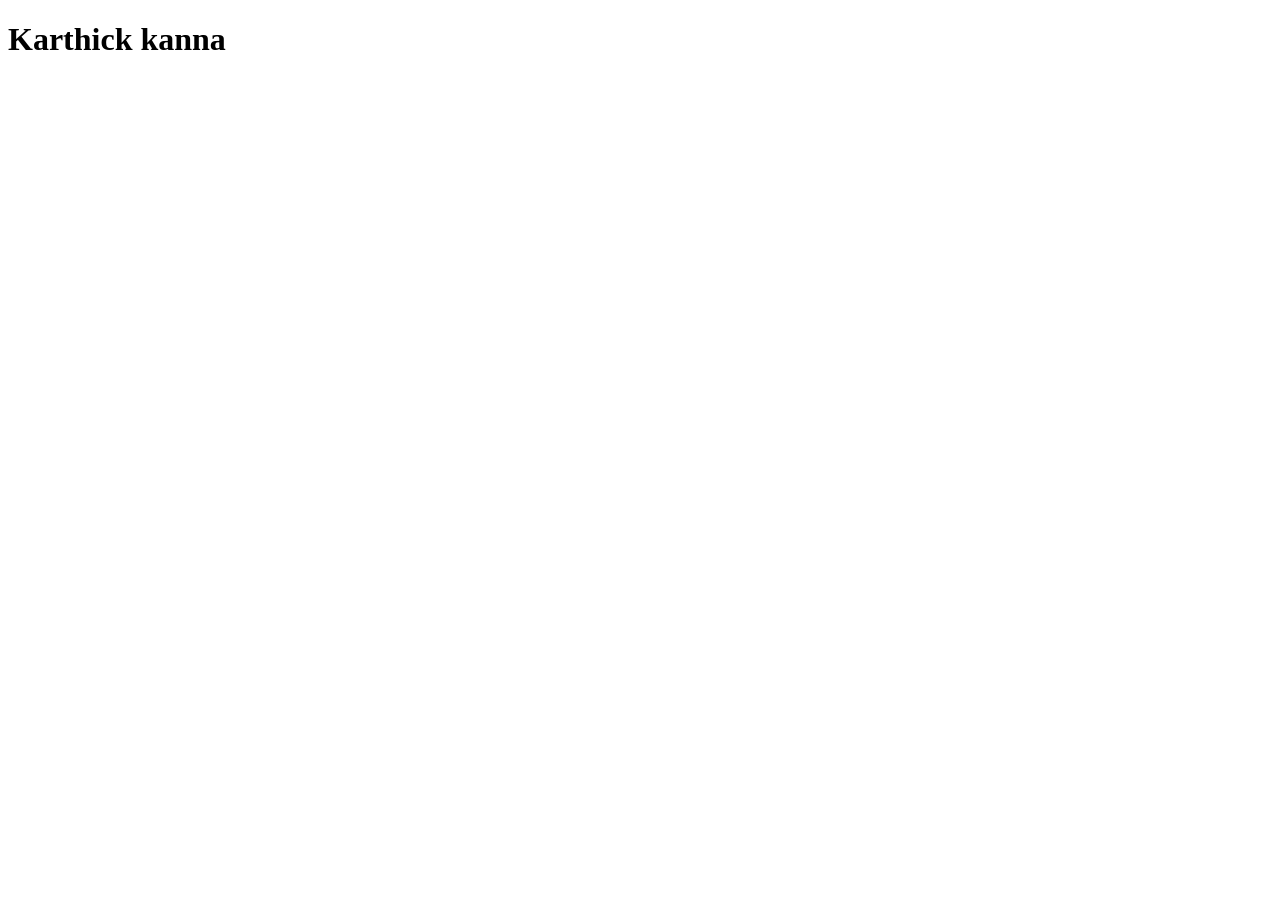
==== index.html @ 0079df0c "feat:I have created a draft for my portfolio" ====
<!DOCTYPE html>
<html lang="en">
<head>
    <meta charset="UTF-8">
    <meta name="viewport" content="width=device-width, initial-scale=1.0">
    <title>karthi portfolio</title>
</head>
<body>
    <h1>Karthick kanna</h1>
</body>
</html>
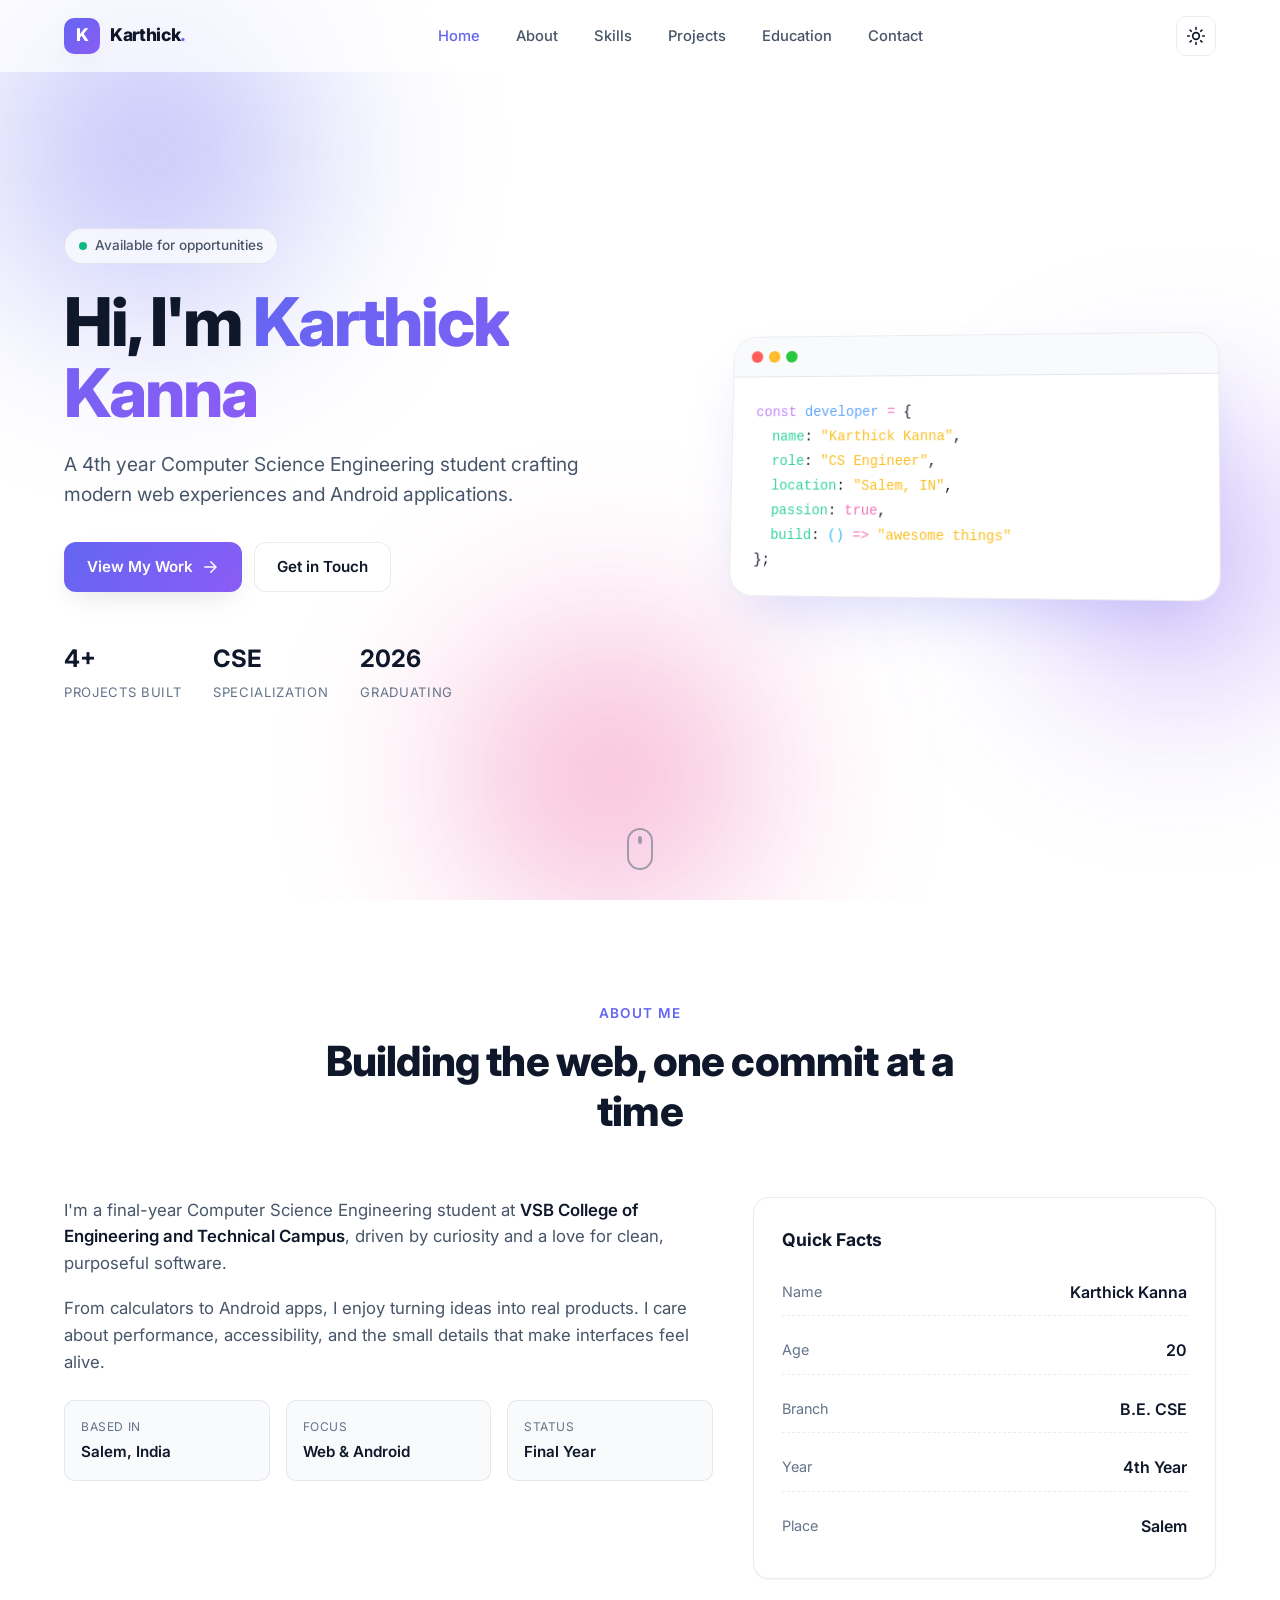
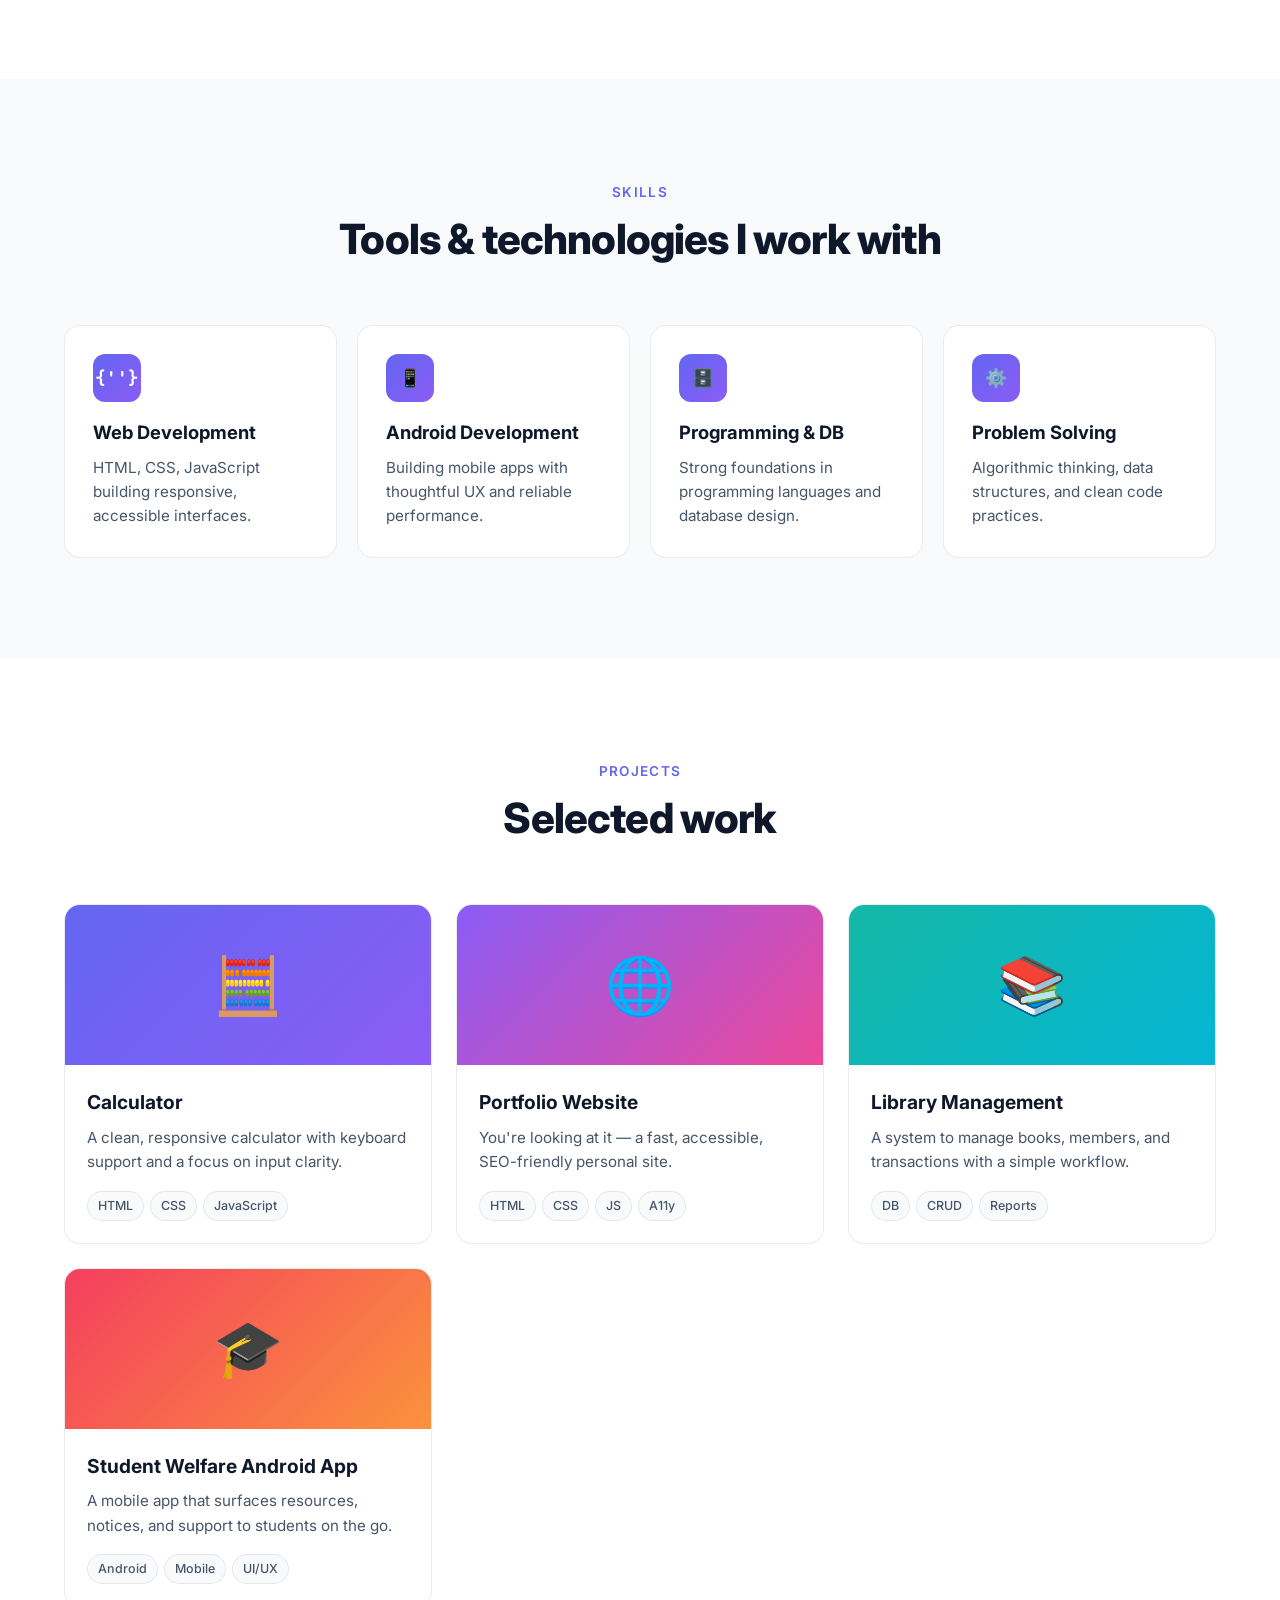
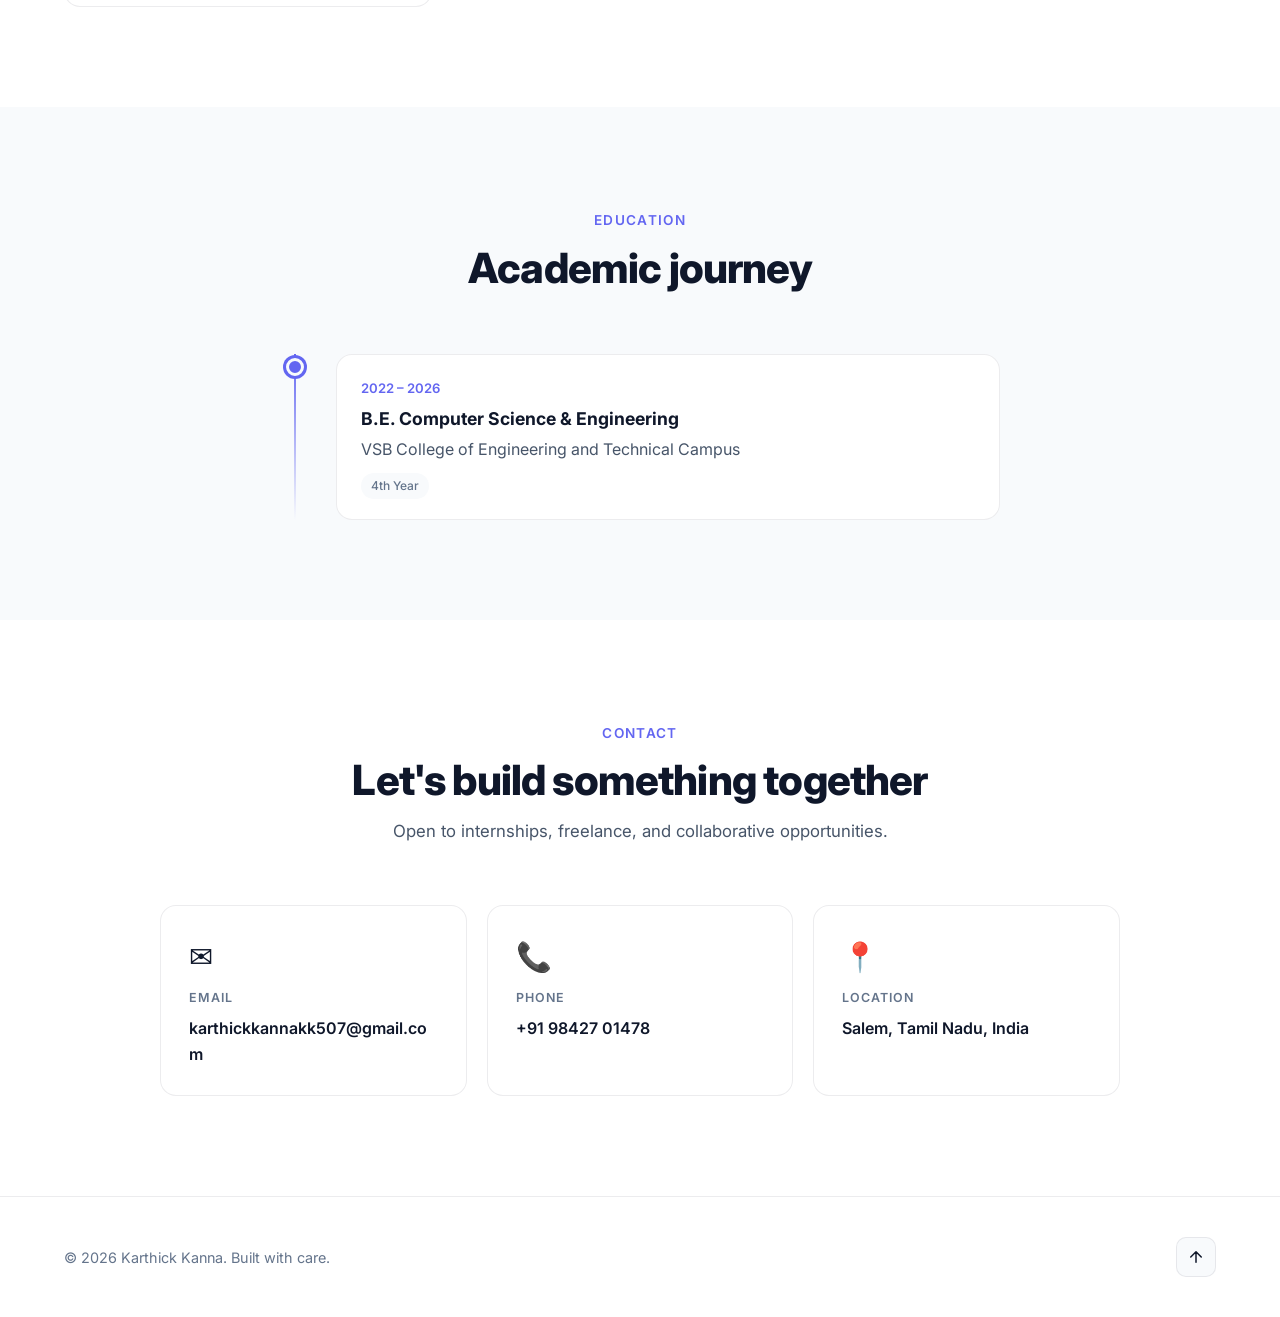
==== commit 7c9c7e68: "Add initial project files including styles, scripts, sitemap, and robots.txt - Create robots.txt to " ====
--- a/index.html
+++ b/index.html
@@ -2,10 +2,326 @@
 <html lang="en">
 <head>
     <meta charset="UTF-8">
-    <meta name="viewport" content="width=device-width, initial-scale=1.0">
-    <title>karthi portfolio</title>
+    <meta name="viewport" content="width=device-width, initial-scale=1.0, viewport-fit=cover">
+    <meta name="theme-color" content="#0f172a" media="(prefers-color-scheme: dark)">
+    <meta name="theme-color" content="#ffffff" media="(prefers-color-scheme: light)">
+    <meta http-equiv="X-Content-Type-Options" content="nosniff">
+    <meta http-equiv="Referrer-Policy" content="strict-origin-when-cross-origin">
+    <meta http-equiv="Permissions-Policy" content="geolocation=(), microphone=(), camera=()">
+
+    <title>Karthick Kanna | Computer Science Engineer Portfolio</title>
+    <meta name="description" content="Portfolio of Karthick Kanna, a 4th year Computer Science Engineering student at VSB College. Showcasing projects in web development and Android app development.">
+    <meta name="keywords" content="Karthick Kanna, portfolio, computer science, software engineer, web developer, Android developer, VSB College, Salem">
+    <meta name="author" content="Karthick Kanna">
+    <meta name="robots" content="index, follow">
+    <link rel="canonical" href="/">
+
+    <meta property="og:type" content="website">
+    <meta property="og:title" content="Karthick Kanna | CS Engineer Portfolio">
+    <meta property="og:description" content="Computer Science Engineering student passionate about building web and mobile experiences.">
+    <meta property="og:url" content="/">
+    <meta property="og:site_name" content="Karthick Kanna Portfolio">
+    <meta property="og:locale" content="en_US">
+
+    <meta name="twitter:card" content="summary_large_image">
+    <meta name="twitter:title" content="Karthick Kanna | CS Engineer Portfolio">
+    <meta name="twitter:description" content="Computer Science Engineering student passionate about building web and mobile experiences.">
+
+    <link rel="icon" type="image/svg+xml" href="data:image/svg+xml,%3Csvg xmlns='http://www.w3.org/2000/svg' viewBox='0 0 100 100'%3E%3Ctext y='.9em' font-size='90'%3E%E2%9A%A1%3C/text%3E%3C/svg%3E">
+    <link rel="preconnect" href="https://fonts.googleapis.com">
+    <link rel="preconnect" href="https://fonts.gstatic.com" crossorigin>
+    <link rel="preload" as="style" href="https://fonts.googleapis.com/css2?family=Inter:wght@400;500;600;700;800&family=JetBrains+Mono:wght@400;500&display=swap">
+    <link rel="stylesheet" href="https://fonts.googleapis.com/css2?family=Inter:wght@400;500;600;700;800&family=JetBrains+Mono:wght@400;500&display=swap" media="print" onload="this.media='all'">
+    <noscript><link rel="stylesheet" href="https://fonts.googleapis.com/css2?family=Inter:wght@400;500;600;700;800&family=JetBrains+Mono:wght@400;500&display=swap"></noscript>
+
+    <link rel="stylesheet" href="styles.css">
+
+    <script type="application/ld+json">
+    {
+        "@context": "https://schema.org",
+        "@type": "Person",
+        "name": "Karthick Kanna",
+        "jobTitle": "Computer Science Engineering Student",
+        "url": "/",
+        "email": "mailto:karthickkannakk507@gmail.com",
+        "telephone": "+91-9842701478",
+        "address": {
+            "@type": "PostalAddress",
+            "addressLocality": "Salem",
+            "addressCountry": "IN"
+        },
+        "alumniOf": {
+            "@type": "CollegeOrUniversity",
+            "name": "VSB College of Engineering and Technical Campus"
+        }
+    }
+    </script>
 </head>
 <body>
-    <h1>Karthick kanna</h1>
+    <a href="#main" class="skip-link">Skip to main content</a>
+
+    <div class="bg-gradient" aria-hidden="true">
+        <div class="orb orb-1"></div>
+        <div class="orb orb-2"></div>
+        <div class="orb orb-3"></div>
+    </div>
+
+    <header class="header" id="header">
+        <nav class="nav container" aria-label="Primary">
+            <a href="#home" class="logo" aria-label="Karthick Kanna - Home">
+                <span class="logo-mark">K</span>
+                <span class="logo-text">Karthick<span class="logo-dot">.</span></span>
+            </a>
+            <ul class="nav-list" id="nav-list">
+                <li><a href="#home" class="nav-link active">Home</a></li>
+                <li><a href="#about" class="nav-link">About</a></li>
+                <li><a href="#skills" class="nav-link">Skills</a></li>
+                <li><a href="#projects" class="nav-link">Projects</a></li>
+                <li><a href="#education" class="nav-link">Education</a></li>
+                <li><a href="#contact" class="nav-link">Contact</a></li>
+            </ul>
+            <div class="nav-actions">
+                <button id="theme-toggle" class="icon-btn" aria-label="Toggle color theme" type="button">
+                    <svg class="icon-sun" width="20" height="20" viewBox="0 0 24 24" fill="none" stroke="currentColor" stroke-width="2" stroke-linecap="round" stroke-linejoin="round" aria-hidden="true"><circle cx="12" cy="12" r="4"/><path d="M12 2v2M12 20v2M4.93 4.93l1.41 1.41M17.66 17.66l1.41 1.41M2 12h2M20 12h2M4.93 19.07l1.41-1.41M17.66 6.34l1.41-1.41"/></svg>
+                    <svg class="icon-moon" width="20" height="20" viewBox="0 0 24 24" fill="none" stroke="currentColor" stroke-width="2" stroke-linecap="round" stroke-linejoin="round" aria-hidden="true"><path d="M21 12.79A9 9 0 1 1 11.21 3 7 7 0 0 0 21 12.79z"/></svg>
+                </button>
+                <button id="menu-toggle" class="icon-btn menu-toggle" aria-label="Toggle navigation menu" aria-expanded="false" aria-controls="nav-list" type="button">
+                    <span></span><span></span><span></span>
+                </button>
+            </div>
+        </nav>
+    </header>
+
+    <main id="main">
+        <section id="home" class="hero">
+            <div class="container hero-inner">
+                <div class="hero-content reveal">
+                    <span class="badge">
+                        <span class="status-dot" aria-hidden="true"></span>
+                        Available for opportunities
+                    </span>
+                    <h1 class="hero-title">
+                        Hi, I'm <span class="gradient-text">Karthick Kanna</span>
+                    </h1>
+                    <p class="hero-subtitle">
+                        A 4th year Computer Science Engineering student crafting modern web experiences and Android applications.
+                    </p>
+                    <div class="hero-cta">
+                        <a href="#projects" class="btn btn-primary">
+                            View My Work
+                            <svg width="18" height="18" viewBox="0 0 24 24" fill="none" stroke="currentColor" stroke-width="2" stroke-linecap="round" stroke-linejoin="round" aria-hidden="true"><path d="M5 12h14M13 5l7 7-7 7"/></svg>
+                        </a>
+                        <a href="#contact" class="btn btn-ghost">Get in Touch</a>
+                    </div>
+                    <div class="hero-stats">
+                        <div class="stat"><strong>4+</strong><span>Projects Built</span></div>
+                        <div class="stat"><strong>CSE</strong><span>Specialization</span></div>
+                        <div class="stat"><strong>2026</strong><span>Graduating</span></div>
+                    </div>
+                </div>
+                <div class="hero-visual reveal" aria-hidden="true">
+                    <div class="code-card">
+                        <div class="code-dots"><span></span><span></span><span></span></div>
+                        <pre class="code-body"><code><span class="c-kw">const</span> <span class="c-var">developer</span> <span class="c-op">=</span> {
+  <span class="c-prop">name</span>: <span class="c-str">"Karthick Kanna"</span>,
+  <span class="c-prop">role</span>: <span class="c-str">"CS Engineer"</span>,
+  <span class="c-prop">location</span>: <span class="c-str">"Salem, IN"</span>,
+  <span class="c-prop">passion</span>: <span class="c-bool">true</span>,
+  <span class="c-prop">build</span>: <span class="c-fn">()</span> <span class="c-op">=&gt;</span> <span class="c-str">"awesome things"</span>
+};</code></pre>
+                    </div>
+                </div>
+            </div>
+            <a href="#about" class="scroll-hint" aria-label="Scroll to about section">
+                <span></span>
+            </a>
+        </section>
+
+        <section id="about" class="section">
+            <div class="container">
+                <header class="section-head reveal">
+                    <span class="eyebrow">About Me</span>
+                    <h2 class="section-title">Building the web, one commit at a time</h2>
+                </header>
+                <div class="about-grid">
+                    <div class="about-text reveal">
+                        <p>
+                            I'm a final-year Computer Science Engineering student at
+                            <strong>VSB College of Engineering and Technical Campus</strong>,
+                            driven by curiosity and a love for clean, purposeful software.
+                        </p>
+                        <p>
+                            From calculators to Android apps, I enjoy turning ideas into
+                            real products. I care about performance, accessibility, and
+                            the small details that make interfaces feel alive.
+                        </p>
+                        <ul class="about-meta">
+                            <li><span>Based in</span><strong>Salem, India</strong></li>
+                            <li><span>Focus</span><strong>Web & Android</strong></li>
+                            <li><span>Status</span><strong>Final Year</strong></li>
+                        </ul>
+                    </div>
+                    <aside class="about-card reveal" aria-label="Quick facts">
+                        <h3>Quick Facts</h3>
+                        <dl>
+                            <div><dt>Name</dt><dd>Karthick Kanna</dd></div>
+                            <div><dt>Age</dt><dd>20</dd></div>
+                            <div><dt>Branch</dt><dd>B.E. CSE</dd></div>
+                            <div><dt>Year</dt><dd>4th Year</dd></div>
+                            <div><dt>Place</dt><dd>Salem</dd></div>
+                        </dl>
+                    </aside>
+                </div>
+            </div>
+        </section>
+
+        <section id="skills" class="section section-alt">
+            <div class="container">
+                <header class="section-head reveal">
+                    <span class="eyebrow">Skills</span>
+                    <h2 class="section-title">Tools & technologies I work with</h2>
+                </header>
+                <div class="skills-grid">
+                    <article class="skill-card reveal">
+                        <div class="skill-icon" aria-hidden="true">{'</>'}</div>
+                        <h3>Web Development</h3>
+                        <p>HTML, CSS, JavaScript building responsive, accessible interfaces.</p>
+                    </article>
+                    <article class="skill-card reveal">
+                        <div class="skill-icon" aria-hidden="true">📱</div>
+                        <h3>Android Development</h3>
+                        <p>Building mobile apps with thoughtful UX and reliable performance.</p>
+                    </article>
+                    <article class="skill-card reveal">
+                        <div class="skill-icon" aria-hidden="true">🗄️</div>
+                        <h3>Programming & DB</h3>
+                        <p>Strong foundations in programming languages and database design.</p>
+                    </article>
+                    <article class="skill-card reveal">
+                        <div class="skill-icon" aria-hidden="true">⚙️</div>
+                        <h3>Problem Solving</h3>
+                        <p>Algorithmic thinking, data structures, and clean code practices.</p>
+                    </article>
+                </div>
+            </div>
+        </section>
+
+        <section id="projects" class="section">
+            <div class="container">
+                <header class="section-head reveal">
+                    <span class="eyebrow">Projects</span>
+                    <h2 class="section-title">Selected work</h2>
+                </header>
+                <div class="projects-grid">
+                    <article class="project-card reveal">
+                        <div class="project-thumb" data-color="indigo" aria-hidden="true">
+                            <span>🧮</span>
+                        </div>
+                        <div class="project-body">
+                            <h3>Calculator</h3>
+                            <p>A clean, responsive calculator with keyboard support and a focus on input clarity.</p>
+                            <ul class="tags" aria-label="Tags">
+                                <li>HTML</li><li>CSS</li><li>JavaScript</li>
+                            </ul>
+                        </div>
+                    </article>
+                    <article class="project-card reveal">
+                        <div class="project-thumb" data-color="violet" aria-hidden="true">
+                            <span>🌐</span>
+                        </div>
+                        <div class="project-body">
+                            <h3>Portfolio Website</h3>
+                            <p>You're looking at it — a fast, accessible, SEO-friendly personal site.</p>
+                            <ul class="tags" aria-label="Tags">
+                                <li>HTML</li><li>CSS</li><li>JS</li><li>A11y</li>
+                            </ul>
+                        </div>
+                    </article>
+                    <article class="project-card reveal">
+                        <div class="project-thumb" data-color="teal" aria-hidden="true">
+                            <span>📚</span>
+                        </div>
+                        <div class="project-body">
+                            <h3>Library Management</h3>
+                            <p>A system to manage books, members, and transactions with a simple workflow.</p>
+                            <ul class="tags" aria-label="Tags">
+                                <li>DB</li><li>CRUD</li><li>Reports</li>
+                            </ul>
+                        </div>
+                    </article>
+                    <article class="project-card reveal">
+                        <div class="project-thumb" data-color="rose" aria-hidden="true">
+                            <span>🎓</span>
+                        </div>
+                        <div class="project-body">
+                            <h3>Student Welfare Android App</h3>
+                            <p>A mobile app that surfaces resources, notices, and support to students on the go.</p>
+                            <ul class="tags" aria-label="Tags">
+                                <li>Android</li><li>Mobile</li><li>UI/UX</li>
+                            </ul>
+                        </div>
+                    </article>
+                </div>
+            </div>
+        </section>
+
+        <section id="education" class="section section-alt">
+            <div class="container">
+                <header class="section-head reveal">
+                    <span class="eyebrow">Education</span>
+                    <h2 class="section-title">Academic journey</h2>
+                </header>
+                <ol class="timeline">
+                    <li class="timeline-item reveal">
+                        <div class="timeline-dot" aria-hidden="true"></div>
+                        <div class="timeline-content">
+                            <span class="timeline-year">2022 – 2026</span>
+                            <h3>B.E. Computer Science & Engineering</h3>
+                            <p>VSB College of Engineering and Technical Campus</p>
+                            <span class="timeline-tag">4th Year</span>
+                        </div>
+                    </li>
+                </ol>
+            </div>
+        </section>
+
+        <section id="contact" class="section">
+            <div class="container">
+                <header class="section-head reveal">
+                    <span class="eyebrow">Contact</span>
+                    <h2 class="section-title">Let's build something together</h2>
+                    <p class="section-sub">Open to internships, freelance, and collaborative opportunities.</p>
+                </header>
+                <div class="contact-grid">
+                    <a class="contact-card reveal" href="mailto:karthickkannakk507@gmail.com">
+                        <span class="contact-icon" aria-hidden="true">✉️</span>
+                        <span class="contact-label">Email</span>
+                        <span class="contact-value">karthickkannakk507@gmail.com</span>
+                    </a>
+                    <a class="contact-card reveal" href="tel:+919842701478">
+                        <span class="contact-icon" aria-hidden="true">📞</span>
+                        <span class="contact-label">Phone</span>
+                        <span class="contact-value">+91 98427 01478</span>
+                    </a>
+                    <div class="contact-card reveal" aria-label="Location">
+                        <span class="contact-icon" aria-hidden="true">📍</span>
+                        <span class="contact-label">Location</span>
+                        <span class="contact-value">Salem, Tamil Nadu, India</span>
+                    </div>
+                </div>
+            </div>
+        </section>
+    </main>
+
+    <footer class="footer">
+        <div class="container footer-inner">
+            <p>&copy; <span id="year"></span> Karthick Kanna. Built with care.</p>
+            <a href="#home" class="back-to-top" aria-label="Back to top">
+                <svg width="18" height="18" viewBox="0 0 24 24" fill="none" stroke="currentColor" stroke-width="2" stroke-linecap="round" stroke-linejoin="round" aria-hidden="true"><path d="M12 19V5M5 12l7-7 7 7"/></svg>
+            </a>
+        </div>
+    </footer>
+
+    <script src="script.js" defer></script>
 </body>
-</html>+</html>
--- a/styles.css
+++ b/styles.css
@@ -0,0 +1,832 @@
+/* ============================================
+   Karthick Kanna — Portfolio
+   Modern, accessible, performance-first CSS
+   ============================================ */
+
+:root {
+    --bg: #ffffff;
+    --bg-alt: #f8fafc;
+    --surface: rgba(255, 255, 255, 0.7);
+    --surface-strong: #ffffff;
+    --border: rgba(15, 23, 42, 0.08);
+    --text: #0f172a;
+    --text-muted: #475569;
+    --text-soft: #64748b;
+    --accent: #6366f1;
+    --accent-2: #8b5cf6;
+    --accent-3: #ec4899;
+    --success: #10b981;
+    --shadow-sm: 0 1px 2px rgba(15, 23, 42, 0.05);
+    --shadow-md: 0 10px 30px -10px rgba(15, 23, 42, 0.15);
+    --shadow-lg: 0 30px 60px -20px rgba(99, 102, 241, 0.25);
+    --radius: 16px;
+    --radius-sm: 10px;
+    --radius-lg: 24px;
+    --max-w: 1200px;
+    --font-sans: 'Inter', system-ui, -apple-system, 'Segoe UI', Roboto, sans-serif;
+    --font-mono: 'JetBrains Mono', ui-monospace, 'SF Mono', Menlo, monospace;
+    --ease: cubic-bezier(0.22, 1, 0.36, 1);
+    --header-h: 72px;
+}
+
+[data-theme="dark"] {
+    --bg: #0b1020;
+    --bg-alt: #0f172a;
+    --surface: rgba(15, 23, 42, 0.6);
+    --surface-strong: #131a2e;
+    --border: rgba(148, 163, 184, 0.12);
+    --text: #e2e8f0;
+    --text-muted: #cbd5e1;
+    --text-soft: #94a3b8;
+    --shadow-md: 0 10px 30px -10px rgba(0, 0, 0, 0.5);
+    --shadow-lg: 0 30px 60px -20px rgba(99, 102, 241, 0.35);
+}
+
+* { box-sizing: border-box; }
+
+*::selection {
+    background: var(--accent);
+    color: #fff;
+}
+
+html {
+    scroll-behavior: smooth;
+    -webkit-text-size-adjust: 100%;
+    scroll-padding-top: var(--header-h);
+}
+
+@media (prefers-reduced-motion: reduce) {
+    html { scroll-behavior: auto; }
+    *, *::before, *::after {
+        animation-duration: 0.01ms !important;
+        transition-duration: 0.01ms !important;
+    }
+}
+
+body {
+    margin: 0;
+    font-family: var(--font-sans);
+    background: var(--bg);
+    color: var(--text);
+    line-height: 1.6;
+    -webkit-font-smoothing: antialiased;
+    -moz-osx-font-smoothing: grayscale;
+    overflow-x: hidden;
+    min-height: 100vh;
+}
+
+img, svg { display: block; max-width: 100%; }
+
+a { color: inherit; text-decoration: none; }
+
+button { font-family: inherit; cursor: pointer; }
+
+.container {
+    width: 100%;
+    max-width: var(--max-w);
+    margin: 0 auto;
+    padding: 0 24px;
+}
+
+.skip-link {
+    position: absolute;
+    top: -100px;
+    left: 16px;
+    background: var(--accent);
+    color: #fff;
+    padding: 10px 16px;
+    border-radius: var(--radius-sm);
+    z-index: 1000;
+    font-weight: 600;
+    transition: top 0.2s var(--ease);
+}
+.skip-link:focus { top: 16px; }
+
+/* Background gradient orbs */
+.bg-gradient {
+    position: fixed;
+    inset: 0;
+    z-index: -1;
+    overflow: hidden;
+    pointer-events: none;
+}
+.orb {
+    position: absolute;
+    border-radius: 50%;
+    filter: blur(80px);
+    opacity: 0.5;
+    will-change: transform;
+}
+.orb-1 {
+    width: 500px; height: 500px;
+    background: radial-gradient(circle, var(--accent), transparent 70%);
+    top: -100px; left: -100px;
+    animation: float 20s ease-in-out infinite;
+}
+.orb-2 {
+    width: 400px; height: 400px;
+    background: radial-gradient(circle, var(--accent-2), transparent 70%);
+    top: 40%; right: -100px;
+    animation: float 25s ease-in-out infinite reverse;
+}
+.orb-3 {
+    width: 450px; height: 450px;
+    background: radial-gradient(circle, var(--accent-3), transparent 70%);
+    bottom: -100px; left: 30%;
+    animation: float 30s ease-in-out infinite;
+}
+@keyframes float {
+    0%, 100% { transform: translate(0, 0) scale(1); }
+    33% { transform: translate(40px, -40px) scale(1.05); }
+    66% { transform: translate(-30px, 30px) scale(0.95); }
+}
+
+/* Header */
+.header {
+    position: fixed;
+    top: 0;
+    left: 0;
+    right: 0;
+    z-index: 100;
+    height: var(--header-h);
+    background: var(--surface);
+    backdrop-filter: saturate(180%) blur(20px);
+    -webkit-backdrop-filter: saturate(180%) blur(20px);
+    border-bottom: 1px solid transparent;
+    transition: border-color 0.3s var(--ease), background 0.3s var(--ease);
+}
+.header.scrolled {
+    border-bottom-color: var(--border);
+    background: var(--surface-strong);
+}
+
+.nav {
+    display: flex;
+    align-items: center;
+    justify-content: space-between;
+    height: 100%;
+}
+
+.logo {
+    display: flex;
+    align-items: center;
+    gap: 10px;
+    font-weight: 800;
+    font-size: 1.1rem;
+    letter-spacing: -0.02em;
+}
+.logo-mark {
+    width: 36px; height: 36px;
+    display: grid;
+    place-items: center;
+    border-radius: 10px;
+    background: linear-gradient(135deg, var(--accent), var(--accent-2));
+    color: #fff;
+    font-weight: 800;
+    box-shadow: var(--shadow-md);
+}
+.logo-dot { color: var(--accent); }
+
+.nav-list {
+    list-style: none;
+    margin: 0;
+    padding: 0;
+    display: flex;
+    gap: 8px;
+}
+.nav-link {
+    padding: 8px 14px;
+    border-radius: 8px;
+    font-size: 0.92rem;
+    font-weight: 500;
+    color: var(--text-muted);
+    transition: color 0.2s, background 0.2s;
+    position: relative;
+}
+.nav-link:hover { color: var(--text); }
+.nav-link.active { color: var(--accent); }
+
+.nav-actions {
+    display: flex;
+    align-items: center;
+    gap: 8px;
+}
+
+.icon-btn {
+    width: 40px; height: 40px;
+    display: grid;
+    place-items: center;
+    background: transparent;
+    border: 1px solid var(--border);
+    border-radius: 10px;
+    color: var(--text);
+    transition: background 0.2s, transform 0.2s, border-color 0.2s;
+}
+.icon-btn:hover {
+    background: var(--bg-alt);
+    transform: translateY(-1px);
+}
+.icon-btn:focus-visible {
+    outline: 2px solid var(--accent);
+    outline-offset: 2px;
+}
+
+#theme-toggle .icon-moon { display: none; }
+[data-theme="dark"] #theme-toggle .icon-sun { display: none; }
+[data-theme="dark"] #theme-toggle .icon-moon { display: block; }
+
+.menu-toggle {
+    display: none;
+    flex-direction: column;
+    gap: 4px;
+}
+.menu-toggle span {
+    width: 18px;
+    height: 2px;
+    background: var(--text);
+    border-radius: 2px;
+    transition: transform 0.3s var(--ease), opacity 0.2s;
+}
+.menu-toggle[aria-expanded="true"] span:nth-child(1) {
+    transform: translateY(6px) rotate(45deg);
+}
+.menu-toggle[aria-expanded="true"] span:nth-child(2) { opacity: 0; }
+.menu-toggle[aria-expanded="true"] span:nth-child(3) {
+    transform: translateY(-6px) rotate(-45deg);
+}
+
+/* Hero */
+.hero {
+    min-height: 100vh;
+    padding: calc(var(--header-h) + 40px) 0 80px;
+    display: flex;
+    align-items: center;
+    position: relative;
+}
+.hero-inner {
+    display: grid;
+    grid-template-columns: 1.1fr 0.9fr;
+    gap: 60px;
+    align-items: center;
+}
+
+.badge {
+    display: inline-flex;
+    align-items: center;
+    gap: 8px;
+    padding: 6px 14px;
+    background: var(--surface);
+    border: 1px solid var(--border);
+    border-radius: 999px;
+    font-size: 0.85rem;
+    font-weight: 500;
+    color: var(--text-muted);
+    backdrop-filter: blur(10px);
+    margin-bottom: 24px;
+}
+.status-dot {
+    width: 8px; height: 8px;
+    border-radius: 50%;
+    background: var(--success);
+    box-shadow: 0 0 0 0 rgba(16, 185, 129, 0.7);
+    animation: pulse 2s ease-out infinite;
+}
+@keyframes pulse {
+    0% { box-shadow: 0 0 0 0 rgba(16, 185, 129, 0.7); }
+    70% { box-shadow: 0 0 0 10px rgba(16, 185, 129, 0); }
+    100% { box-shadow: 0 0 0 0 rgba(16, 185, 129, 0); }
+}
+
+.hero-title {
+    font-size: clamp(2.4rem, 5.5vw, 4.2rem);
+    line-height: 1.05;
+    letter-spacing: -0.03em;
+    font-weight: 800;
+    margin: 0 0 20px;
+}
+.gradient-text {
+    background: linear-gradient(135deg, var(--accent), var(--accent-2) 50%, var(--accent-3));
+    -webkit-background-clip: text;
+    background-clip: text;
+    -webkit-text-fill-color: transparent;
+    background-size: 200% 200%;
+    animation: gradient-shift 8s ease-in-out infinite;
+}
+@keyframes gradient-shift {
+    0%, 100% { background-position: 0% 50%; }
+    50% { background-position: 100% 50%; }
+}
+
+.hero-subtitle {
+    font-size: clamp(1rem, 1.6vw, 1.2rem);
+    color: var(--text-muted);
+    max-width: 540px;
+    margin: 0 0 32px;
+}
+
+.hero-cta {
+    display: flex;
+    gap: 12px;
+    flex-wrap: wrap;
+    margin-bottom: 48px;
+}
+
+.btn {
+    display: inline-flex;
+    align-items: center;
+    gap: 8px;
+    padding: 12px 22px;
+    border-radius: 12px;
+    font-weight: 600;
+    font-size: 0.95rem;
+    border: 1px solid transparent;
+    transition: transform 0.2s var(--ease), box-shadow 0.2s, background 0.2s;
+    will-change: transform;
+}
+.btn:hover { transform: translateY(-2px); }
+.btn:focus-visible {
+    outline: 2px solid var(--accent);
+    outline-offset: 3px;
+}
+.btn-primary {
+    background: linear-gradient(135deg, var(--accent), var(--accent-2));
+    color: #fff;
+    box-shadow: var(--shadow-md);
+}
+.btn-primary:hover { box-shadow: var(--shadow-lg); }
+.btn-ghost {
+    background: var(--surface);
+    border-color: var(--border);
+    color: var(--text);
+}
+.btn-ghost:hover { background: var(--bg-alt); }
+
+.hero-stats {
+    display: flex;
+    gap: 32px;
+    flex-wrap: wrap;
+}
+.stat strong {
+    display: block;
+    font-size: 1.5rem;
+    font-weight: 700;
+    color: var(--text);
+}
+.stat span {
+    font-size: 0.82rem;
+    color: var(--text-soft);
+    text-transform: uppercase;
+    letter-spacing: 0.05em;
+}
+
+/* Code card visual */
+.code-card {
+    background: var(--surface-strong);
+    border: 1px solid var(--border);
+    border-radius: var(--radius-lg);
+    overflow: hidden;
+    box-shadow: var(--shadow-lg);
+    transform: perspective(1200px) rotateY(-6deg) rotateX(4deg);
+    transition: transform 0.5s var(--ease);
+}
+.code-card:hover { transform: perspective(1200px) rotateY(0) rotateX(0); }
+.code-dots {
+    display: flex;
+    gap: 6px;
+    padding: 14px 18px;
+    border-bottom: 1px solid var(--border);
+    background: var(--bg-alt);
+}
+.code-dots span {
+    width: 12px; height: 12px;
+    border-radius: 50%;
+    background: var(--border);
+}
+.code-dots span:nth-child(1) { background: #ff5f57; }
+.code-dots span:nth-child(2) { background: #febc2e; }
+.code-dots span:nth-child(3) { background: #28c840; }
+
+.code-body {
+    margin: 0;
+    padding: 24px;
+    font-family: var(--font-mono);
+    font-size: 0.88rem;
+    line-height: 1.7;
+    overflow-x: auto;
+}
+.c-kw { color: #c084fc; }
+.c-var { color: #60a5fa; }
+.c-op { color: #f472b6; }
+.c-prop { color: #34d399; }
+.c-str { color: #fbbf24; }
+.c-bool { color: #f472b6; }
+.c-fn { color: #38bdf8; }
+
+.scroll-hint {
+    position: absolute;
+    bottom: 30px;
+    left: 50%;
+    transform: translateX(-50%);
+    width: 26px;
+    height: 42px;
+    border: 2px solid var(--text-soft);
+    border-radius: 14px;
+    display: grid;
+    place-items: start center;
+    padding-top: 6px;
+    opacity: 0.6;
+}
+.scroll-hint span {
+    width: 4px;
+    height: 8px;
+    background: var(--text-soft);
+    border-radius: 2px;
+    animation: scroll-down 1.6s ease-in-out infinite;
+}
+@keyframes scroll-down {
+    0% { transform: translateY(0); opacity: 1; }
+    100% { transform: translateY(14px); opacity: 0; }
+}
+
+/* Sections */
+.section {
+    padding: 100px 0;
+    position: relative;
+}
+.section-alt { background: var(--bg-alt); }
+
+.section-head {
+    text-align: center;
+    max-width: 720px;
+    margin: 0 auto 60px;
+}
+.eyebrow {
+    display: inline-block;
+    font-size: 0.85rem;
+    font-weight: 600;
+    text-transform: uppercase;
+    letter-spacing: 0.1em;
+    color: var(--accent);
+    margin-bottom: 12px;
+}
+.section-title {
+    font-size: clamp(1.8rem, 3.5vw, 2.6rem);
+    font-weight: 800;
+    letter-spacing: -0.02em;
+    line-height: 1.2;
+    margin: 0 0 12px;
+}
+.section-sub {
+    font-size: 1.05rem;
+    color: var(--text-muted);
+    margin: 0;
+}
+
+/* About */
+.about-grid {
+    display: grid;
+    grid-template-columns: 1.4fr 1fr;
+    gap: 40px;
+    align-items: start;
+}
+.about-text p {
+    color: var(--text-muted);
+    font-size: 1.05rem;
+    margin: 0 0 18px;
+}
+.about-text strong { color: var(--text); font-weight: 600; }
+.about-meta {
+    list-style: none;
+    padding: 0;
+    margin: 24px 0 0;
+    display: grid;
+    grid-template-columns: repeat(3, 1fr);
+    gap: 16px;
+}
+.about-meta li {
+    display: flex;
+    flex-direction: column;
+    gap: 4px;
+    padding: 16px;
+    background: var(--bg-alt);
+    border: 1px solid var(--border);
+    border-radius: var(--radius-sm);
+}
+.about-meta span {
+    font-size: 0.75rem;
+    color: var(--text-soft);
+    text-transform: uppercase;
+    letter-spacing: 0.05em;
+}
+.about-meta strong { font-size: 0.95rem; color: var(--text); }
+
+.about-card {
+    background: var(--surface-strong);
+    border: 1px solid var(--border);
+    border-radius: var(--radius);
+    padding: 28px;
+    box-shadow: var(--shadow-sm);
+}
+.about-card h3 {
+    margin: 0 0 16px;
+    font-size: 1.1rem;
+    color: var(--text);
+}
+.about-card dl {
+    margin: 0;
+    display: grid;
+    gap: 12px;
+}
+.about-card div {
+    display: flex;
+    justify-content: space-between;
+    padding: 10px 0;
+    border-bottom: 1px dashed var(--border);
+}
+.about-card div:last-child { border-bottom: 0; }
+.about-card dt { color: var(--text-soft); font-size: 0.9rem; }
+.about-card dd { margin: 0; font-weight: 600; }
+
+/* Skills */
+.skills-grid {
+    display: grid;
+    grid-template-columns: repeat(auto-fit, minmax(240px, 1fr));
+    gap: 20px;
+}
+.skill-card {
+    padding: 28px;
+    background: var(--surface-strong);
+    border: 1px solid var(--border);
+    border-radius: var(--radius);
+    transition: transform 0.3s var(--ease), box-shadow 0.3s, border-color 0.3s;
+}
+.skill-card:hover {
+    transform: translateY(-6px);
+    box-shadow: var(--shadow-md);
+    border-color: var(--accent);
+}
+.skill-icon {
+    width: 48px; height: 48px;
+    display: grid;
+    place-items: center;
+    background: linear-gradient(135deg, var(--accent), var(--accent-2));
+    color: #fff;
+    border-radius: 12px;
+    font-family: var(--font-mono);
+    font-weight: 700;
+    font-size: 1.1rem;
+    margin-bottom: 16px;
+}
+.skill-card h3 {
+    margin: 0 0 8px;
+    font-size: 1.15rem;
+}
+.skill-card p {
+    margin: 0;
+    color: var(--text-muted);
+    font-size: 0.95rem;
+}
+
+/* Projects */
+.projects-grid {
+    display: grid;
+    grid-template-columns: repeat(auto-fit, minmax(280px, 1fr));
+    gap: 24px;
+}
+.project-card {
+    background: var(--surface-strong);
+    border: 1px solid var(--border);
+    border-radius: var(--radius);
+    overflow: hidden;
+    transition: transform 0.3s var(--ease), box-shadow 0.3s;
+}
+.project-card:hover {
+    transform: translateY(-6px);
+    box-shadow: var(--shadow-md);
+}
+.project-thumb {
+    height: 160px;
+    display: grid;
+    place-items: center;
+    font-size: 3.5rem;
+    color: #fff;
+    position: relative;
+    overflow: hidden;
+}
+.project-thumb::before {
+    content: '';
+    position: absolute;
+    inset: 0;
+    background: linear-gradient(135deg, var(--from), var(--to));
+}
+.project-thumb span { position: relative; z-index: 1; }
+.project-thumb[data-color="indigo"] { --from: #6366f1; --to: #8b5cf6; }
+.project-thumb[data-color="violet"] { --from: #8b5cf6; --to: #ec4899; }
+.project-thumb[data-color="teal"] { --from: #14b8a6; --to: #06b6d4; }
+.project-thumb[data-color="rose"] { --from: #f43f5e; --to: #fb923c; }
+
+.project-body { padding: 22px; }
+.project-body h3 { margin: 0 0 8px; font-size: 1.2rem; }
+.project-body p { margin: 0 0 16px; color: var(--text-muted); font-size: 0.95rem; }
+.tags {
+    list-style: none;
+    padding: 0;
+    margin: 0;
+    display: flex;
+    flex-wrap: wrap;
+    gap: 6px;
+}
+.tags li {
+    font-size: 0.78rem;
+    padding: 4px 10px;
+    background: var(--bg-alt);
+    border: 1px solid var(--border);
+    border-radius: 999px;
+    color: var(--text-muted);
+    font-weight: 500;
+}
+
+/* Timeline */
+.timeline {
+    list-style: none;
+    padding: 0;
+    margin: 0;
+    max-width: 720px;
+    margin-inline: auto;
+    position: relative;
+}
+.timeline::before {
+    content: '';
+    position: absolute;
+    left: 14px;
+    top: 0;
+    bottom: 0;
+    width: 2px;
+    background: linear-gradient(to bottom, var(--accent), transparent);
+}
+.timeline-item {
+    position: relative;
+    padding: 0 0 32px 56px;
+}
+.timeline-item:last-child { padding-bottom: 0; }
+.timeline-dot {
+    position: absolute;
+    left: 6px;
+    top: 4px;
+    width: 18px;
+    height: 18px;
+    border-radius: 50%;
+    background: var(--accent);
+    border: 3px solid var(--bg-alt);
+    box-shadow: 0 0 0 3px var(--accent);
+}
+.timeline-content {
+    background: var(--surface-strong);
+    border: 1px solid var(--border);
+    border-radius: var(--radius);
+    padding: 20px 24px;
+}
+.timeline-year {
+    display: inline-block;
+    font-size: 0.82rem;
+    color: var(--accent);
+    font-weight: 600;
+    margin-bottom: 6px;
+}
+.timeline-content h3 { margin: 0 0 4px; font-size: 1.1rem; }
+.timeline-content p { margin: 0 0 10px; color: var(--text-muted); }
+.timeline-tag {
+    display: inline-block;
+    font-size: 0.75rem;
+    padding: 3px 10px;
+    background: var(--bg-alt);
+    border-radius: 999px;
+    color: var(--text-soft);
+    font-weight: 500;
+}
+
+/* Contact */
+.contact-grid {
+    display: grid;
+    grid-template-columns: repeat(auto-fit, minmax(260px, 1fr));
+    gap: 20px;
+    max-width: 960px;
+    margin: 0 auto;
+}
+.contact-card {
+    display: flex;
+    flex-direction: column;
+    gap: 8px;
+    padding: 28px;
+    background: var(--surface-strong);
+    border: 1px solid var(--border);
+    border-radius: var(--radius);
+    transition: transform 0.3s var(--ease), border-color 0.3s, box-shadow 0.3s;
+}
+a.contact-card:hover {
+    transform: translateY(-4px);
+    border-color: var(--accent);
+    box-shadow: var(--shadow-md);
+}
+.contact-icon { font-size: 1.8rem; }
+.contact-label {
+    font-size: 0.78rem;
+    text-transform: uppercase;
+    letter-spacing: 0.08em;
+    color: var(--text-soft);
+    font-weight: 600;
+}
+.contact-value {
+    font-weight: 600;
+    color: var(--text);
+    word-break: break-word;
+}
+
+/* Footer */
+.footer {
+    padding: 40px 0;
+    border-top: 1px solid var(--border);
+    background: var(--bg);
+}
+.footer-inner {
+    display: flex;
+    justify-content: space-between;
+    align-items: center;
+    gap: 16px;
+    flex-wrap: wrap;
+}
+.footer p { margin: 0; color: var(--text-soft); font-size: 0.9rem; }
+.back-to-top {
+    width: 40px; height: 40px;
+    display: grid;
+    place-items: center;
+    background: var(--bg-alt);
+    border: 1px solid var(--border);
+    border-radius: 10px;
+    color: var(--text);
+    transition: background 0.2s, transform 0.2s;
+}
+.back-to-top:hover {
+    background: var(--accent);
+    color: #fff;
+    transform: translateY(-2px);
+}
+
+/* Reveal animation */
+.reveal {
+    opacity: 0;
+    transform: translateY(24px);
+    transition: opacity 0.7s var(--ease), transform 0.7s var(--ease);
+}
+.reveal.visible {
+    opacity: 1;
+    transform: translateY(0);
+}
+
+/* Responsive */
+@media (max-width: 900px) {
+    .hero-inner { grid-template-columns: 1fr; gap: 40px; }
+    .hero-visual { order: -1; max-width: 480px; margin-inline: auto; }
+    .code-card { transform: none; }
+    .about-grid { grid-template-columns: 1fr; }
+    .scroll-hint { display: none; }
+}
+
+@media (max-width: 720px) {
+    .menu-toggle { display: flex; }
+    .nav-list {
+        position: fixed;
+        top: var(--header-h);
+        right: 16px;
+        left: 16px;
+        flex-direction: column;
+        background: var(--surface-strong);
+        backdrop-filter: blur(20px);
+        border: 1px solid var(--border);
+        border-radius: var(--radius);
+        padding: 16px;
+        gap: 4px;
+        box-shadow: var(--shadow-md);
+        transform: translateY(-12px);
+        opacity: 0;
+        pointer-events: none;
+        transition: transform 0.3s var(--ease), opacity 0.2s;
+    }
+    .nav-list.open {
+        transform: translateY(0);
+        opacity: 1;
+        pointer-events: auto;
+    }
+    .nav-link { padding: 12px 16px; }
+    .section { padding: 72px 0; }
+    .about-meta { grid-template-columns: 1fr; }
+    .hero { padding-top: calc(var(--header-h) + 24px); }
+    .hero-stats { gap: 20px; }
+    .stat strong { font-size: 1.3rem; }
+}
+
+@media (max-width: 480px) {
+    .container { padding: 0 18px; }
+    .hero-cta { flex-direction: column; align-items: stretch; }
+    .btn { justify-content: center; }
+}
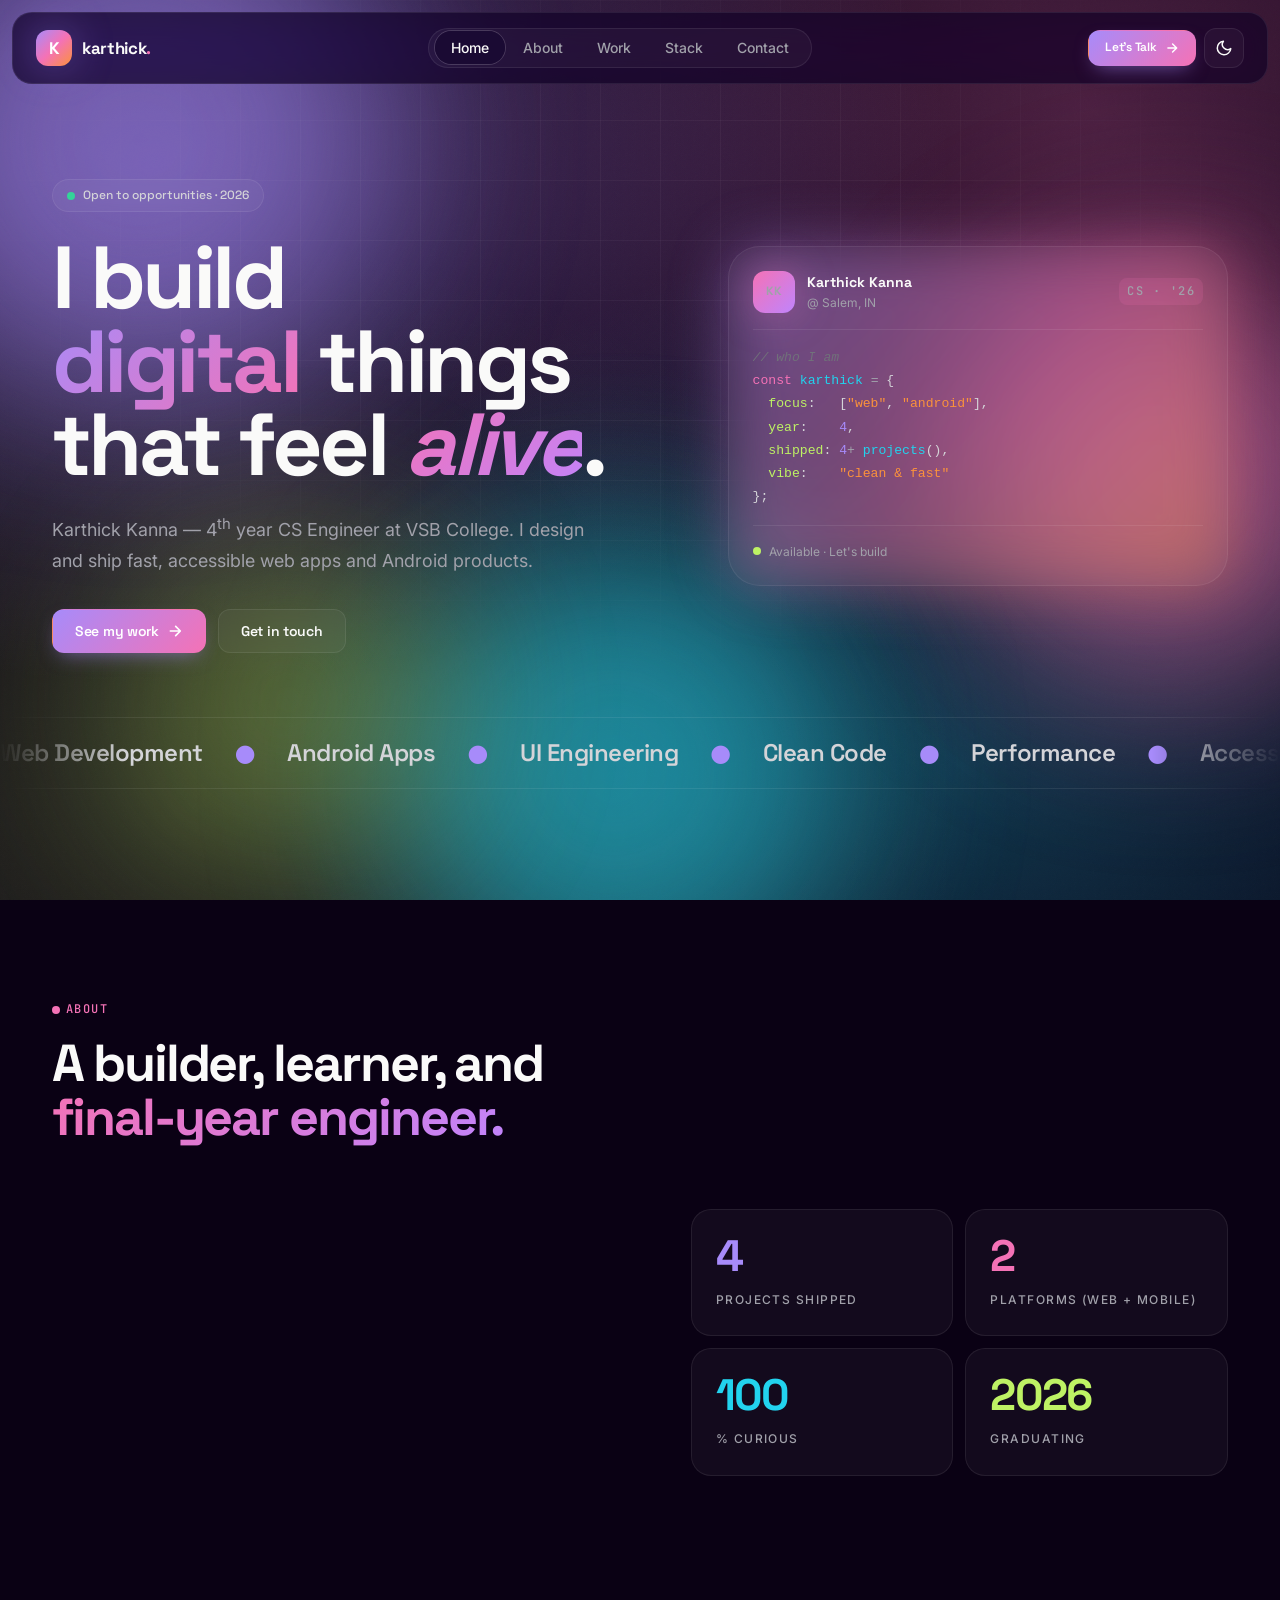
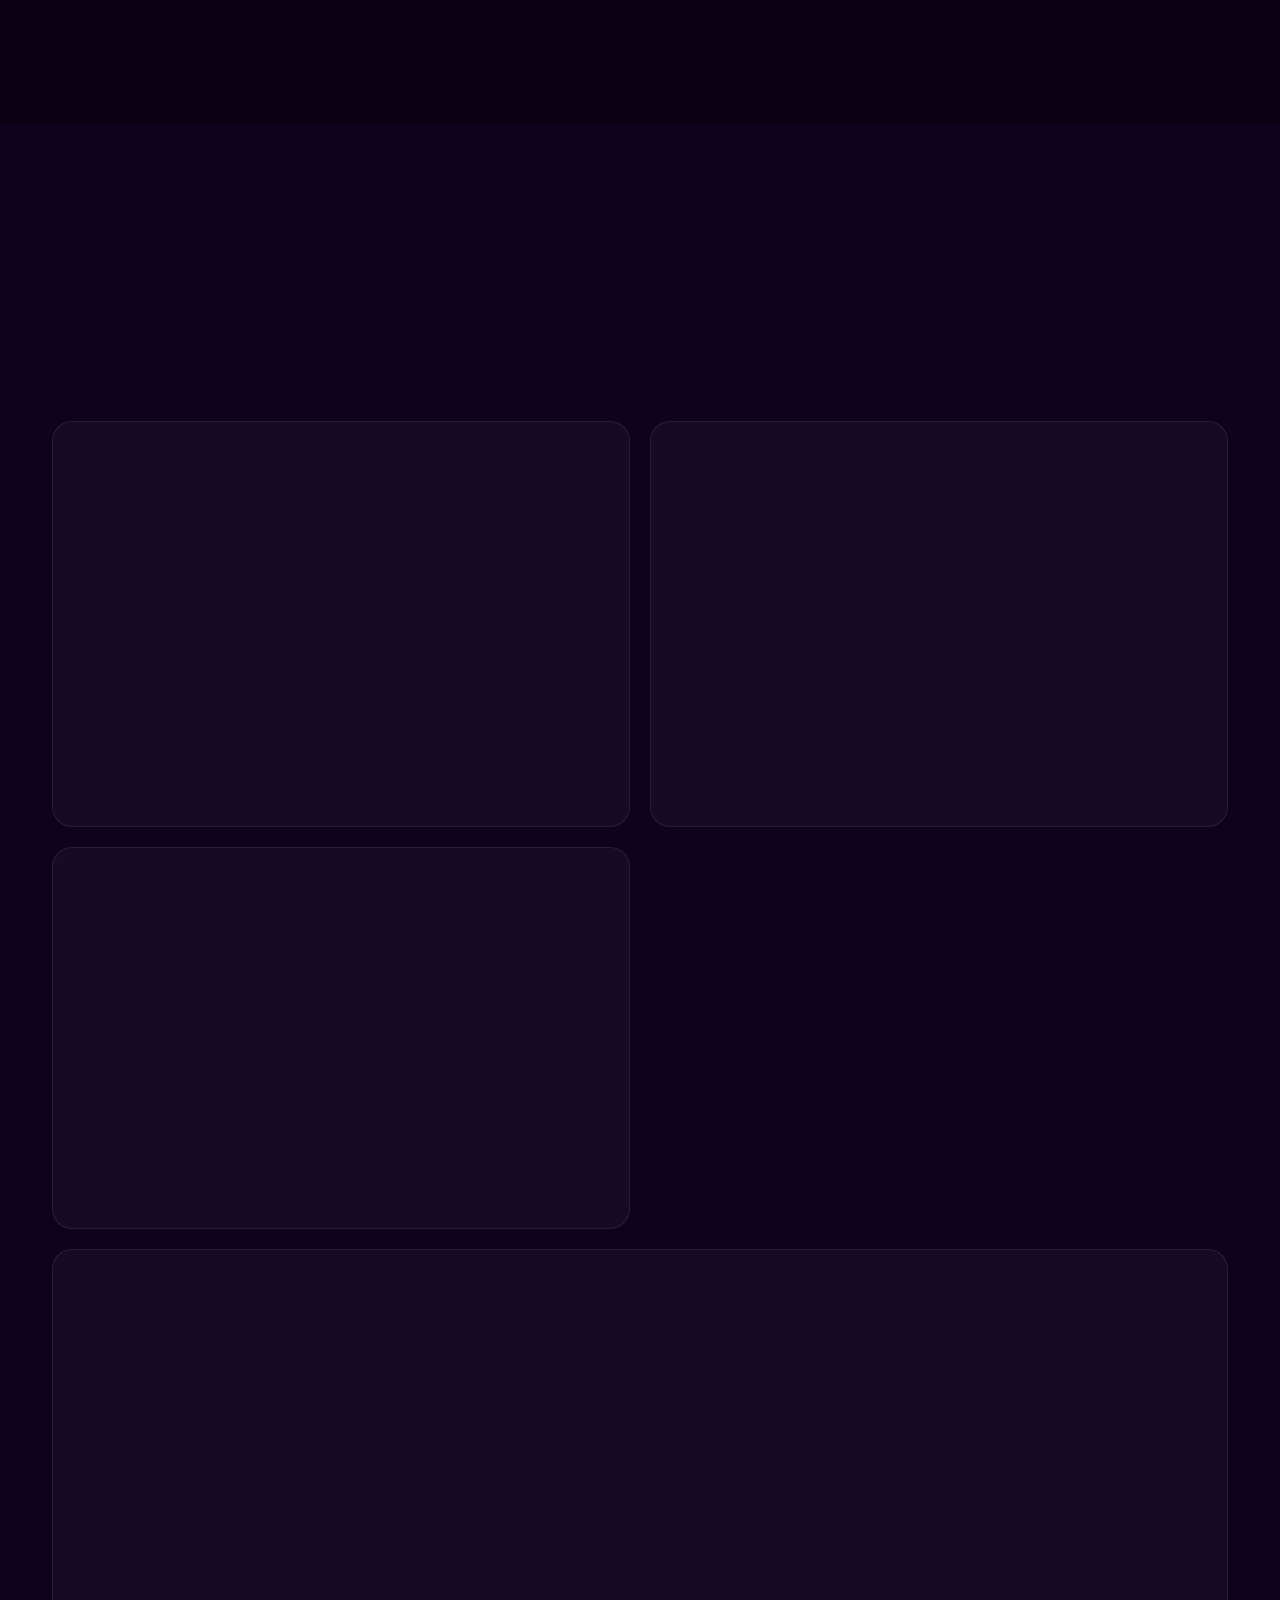
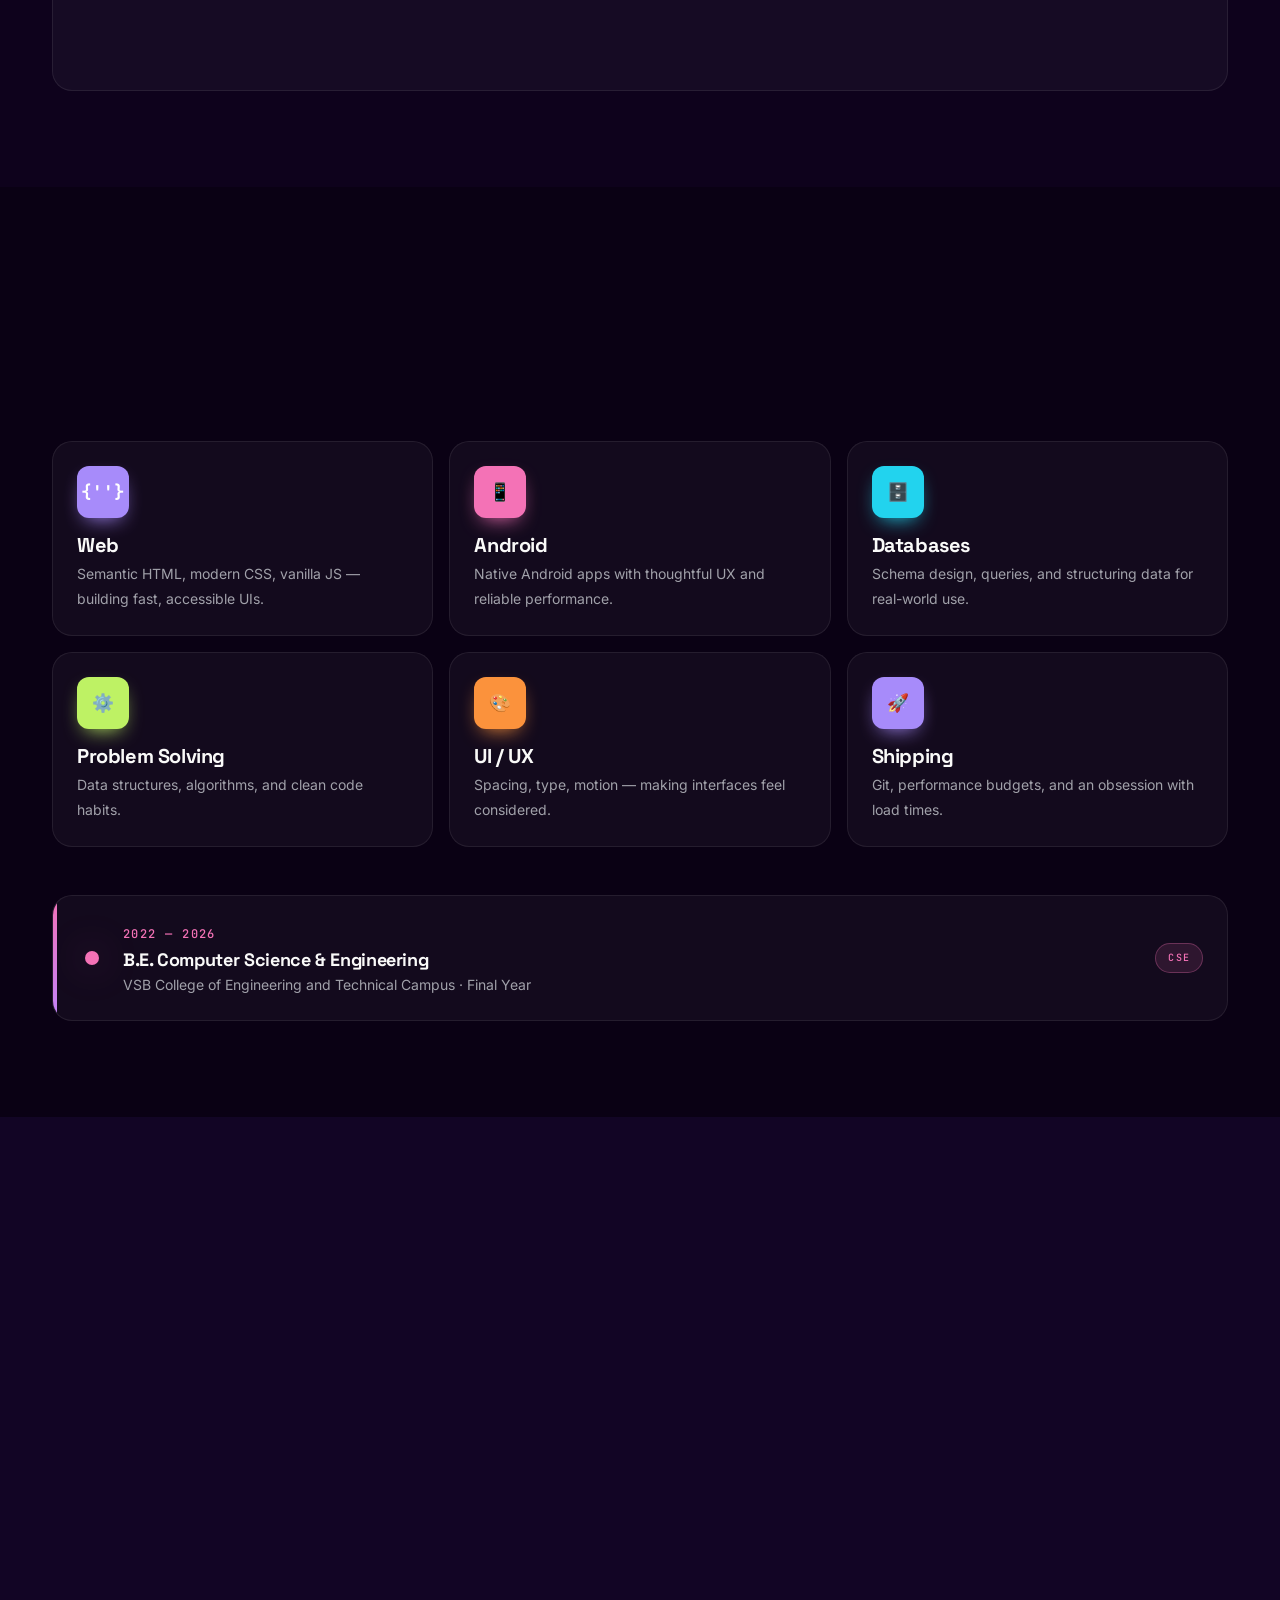
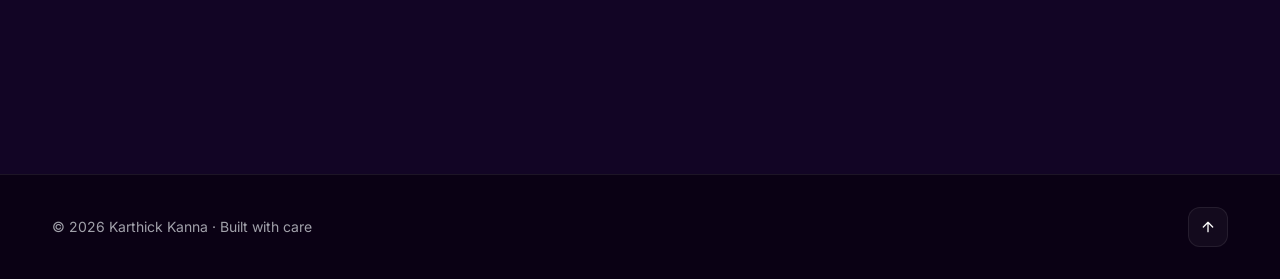
==== commit 4168a05b: "refactor:Implement structural updates and optimizations across multiple modules" ====
--- a/index.html
+++ b/index.html
@@ -1,10 +1,10 @@
 <!DOCTYPE html>
-<html lang="en">
+<html lang="en" data-theme="dark">
 <head>
     <meta charset="UTF-8">
     <meta name="viewport" content="width=device-width, initial-scale=1.0, viewport-fit=cover">
-    <meta name="theme-color" content="#0f172a" media="(prefers-color-scheme: dark)">
-    <meta name="theme-color" content="#ffffff" media="(prefers-color-scheme: light)">
+    <meta name="theme-color" content="#0A0114" media="(prefers-color-scheme: dark)">
+    <meta name="theme-color" content="#FAFAF9" media="(prefers-color-scheme: light)">
     <meta http-equiv="X-Content-Type-Options" content="nosniff">
     <meta http-equiv="Referrer-Policy" content="strict-origin-when-cross-origin">
     <meta http-equiv="Permissions-Policy" content="geolocation=(), microphone=(), camera=()">
@@ -27,12 +27,12 @@
     <meta name="twitter:title" content="Karthick Kanna | CS Engineer Portfolio">
     <meta name="twitter:description" content="Computer Science Engineering student passionate about building web and mobile experiences.">
 
-    <link rel="icon" type="image/svg+xml" href="data:image/svg+xml,%3Csvg xmlns='http://www.w3.org/2000/svg' viewBox='0 0 100 100'%3E%3Ctext y='.9em' font-size='90'%3E%E2%9A%A1%3C/text%3E%3C/svg%3E">
+    <link rel="icon" type="image/svg+xml" href="data:image/svg+xml,%3Csvg xmlns='http://www.w3.org/2000/svg' viewBox='0 0 100 100'%3E%3Cdefs%3E%3ClinearGradient id='g' x1='0' y1='0' x2='1' y2='1'%3E%3Cstop offset='0' stop-color='%23A78BFA'/%3E%3Cstop offset='1' stop-color='%23F472B6'/%3E%3C/linearGradient%3E%3C/defs%3E%3Crect width='100' height='100' rx='22' fill='url(%23g)'/%3E%3Ctext x='50' y='68' text-anchor='middle' font-family='system-ui' font-size='58' font-weight='800' fill='white'%3EK%3C/text%3E%3C/svg%3E">
     <link rel="preconnect" href="https://fonts.googleapis.com">
     <link rel="preconnect" href="https://fonts.gstatic.com" crossorigin>
-    <link rel="preload" as="style" href="https://fonts.googleapis.com/css2?family=Inter:wght@400;500;600;700;800&family=JetBrains+Mono:wght@400;500&display=swap">
-    <link rel="stylesheet" href="https://fonts.googleapis.com/css2?family=Inter:wght@400;500;600;700;800&family=JetBrains+Mono:wght@400;500&display=swap" media="print" onload="this.media='all'">
-    <noscript><link rel="stylesheet" href="https://fonts.googleapis.com/css2?family=Inter:wght@400;500;600;700;800&family=JetBrains+Mono:wght@400;500&display=swap"></noscript>
+    <link rel="preload" as="style" href="https://fonts.googleapis.com/css2?family=Space+Grotesk:wght@400;500;600;700&family=Inter:wght@400;500;600;700&family=JetBrains+Mono:wght@400;500&display=swap">
+    <link rel="stylesheet" href="https://fonts.googleapis.com/css2?family=Space+Grotesk:wght@400;500;600;700&family=Inter:wght@400;500;600;700&family=JetBrains+Mono:wght@400;500&display=swap" media="print" onload="this.media='all'">
+    <noscript><link rel="stylesheet" href="https://fonts.googleapis.com/css2?family=Space+Grotesk:wght@400;500;600;700&family=Inter:wght@400;500;600;700&family=JetBrains+Mono:wght@400;500&display=swap"></noscript>
 
     <link rel="stylesheet" href="styles.css">
 
@@ -45,45 +45,48 @@
         "url": "/",
         "email": "mailto:karthickkannakk507@gmail.com",
         "telephone": "+91-9842701478",
-        "address": {
-            "@type": "PostalAddress",
-            "addressLocality": "Salem",
-            "addressCountry": "IN"
-        },
-        "alumniOf": {
-            "@type": "CollegeOrUniversity",
-            "name": "VSB College of Engineering and Technical Campus"
-        }
+        "address": { "@type": "PostalAddress", "addressLocality": "Salem", "addressCountry": "IN" },
+        "alumniOf": { "@type": "CollegeOrUniversity", "name": "VSB College of Engineering and Technical Campus" }
     }
     </script>
 </head>
 <body>
     <a href="#main" class="skip-link">Skip to main content</a>
 
-    <div class="bg-gradient" aria-hidden="true">
+    <div class="scroll-progress" aria-hidden="true">
+        <div class="scroll-progress-bar" id="scrollProgress"></div>
+    </div>
+
+    <div class="bg-mesh" aria-hidden="true">
         <div class="orb orb-1"></div>
         <div class="orb orb-2"></div>
         <div class="orb orb-3"></div>
+        <div class="orb orb-4"></div>
+        <div class="grid-overlay"></div>
+        <div class="noise"></div>
     </div>
 
     <header class="header" id="header">
         <nav class="nav container" aria-label="Primary">
             <a href="#home" class="logo" aria-label="Karthick Kanna - Home">
-                <span class="logo-mark">K</span>
-                <span class="logo-text">Karthick<span class="logo-dot">.</span></span>
+                <span class="logo-mark" aria-hidden="true">K</span>
+                <span class="logo-text">karthick<span class="logo-dot">.</span></span>
             </a>
             <ul class="nav-list" id="nav-list">
                 <li><a href="#home" class="nav-link active">Home</a></li>
                 <li><a href="#about" class="nav-link">About</a></li>
-                <li><a href="#skills" class="nav-link">Skills</a></li>
-                <li><a href="#projects" class="nav-link">Projects</a></li>
-                <li><a href="#education" class="nav-link">Education</a></li>
+                <li><a href="#work" class="nav-link">Work</a></li>
+                <li><a href="#stack" class="nav-link">Stack</a></li>
                 <li><a href="#contact" class="nav-link">Contact</a></li>
             </ul>
             <div class="nav-actions">
+                <a href="#contact" class="btn btn-primary btn-sm magnetic">
+                    Let's Talk
+                    <svg width="14" height="14" viewBox="0 0 24 24" fill="none" stroke="currentColor" stroke-width="2.5" stroke-linecap="round" stroke-linejoin="round" aria-hidden="true"><path d="M5 12h14M13 5l7 7-7 7"/></svg>
+                </a>
                 <button id="theme-toggle" class="icon-btn" aria-label="Toggle color theme" type="button">
-                    <svg class="icon-sun" width="20" height="20" viewBox="0 0 24 24" fill="none" stroke="currentColor" stroke-width="2" stroke-linecap="round" stroke-linejoin="round" aria-hidden="true"><circle cx="12" cy="12" r="4"/><path d="M12 2v2M12 20v2M4.93 4.93l1.41 1.41M17.66 17.66l1.41 1.41M2 12h2M20 12h2M4.93 19.07l1.41-1.41M17.66 6.34l1.41-1.41"/></svg>
-                    <svg class="icon-moon" width="20" height="20" viewBox="0 0 24 24" fill="none" stroke="currentColor" stroke-width="2" stroke-linecap="round" stroke-linejoin="round" aria-hidden="true"><path d="M21 12.79A9 9 0 1 1 11.21 3 7 7 0 0 0 21 12.79z"/></svg>
+                    <svg class="icon-sun" width="18" height="18" viewBox="0 0 24 24" fill="none" stroke="currentColor" stroke-width="2" stroke-linecap="round" stroke-linejoin="round" aria-hidden="true"><circle cx="12" cy="12" r="4"/><path d="M12 2v2M12 20v2M4.93 4.93l1.41 1.41M17.66 17.66l1.41 1.41M2 12h2M20 12h2M4.93 19.07l1.41-1.41M17.66 6.34l1.41-1.41"/></svg>
+                    <svg class="icon-moon" width="18" height="18" viewBox="0 0 24 24" fill="none" stroke="currentColor" stroke-width="2" stroke-linecap="round" stroke-linejoin="round" aria-hidden="true"><path d="M21 12.79A9 9 0 1 1 11.21 3 7 7 0 0 0 21 12.79z"/></svg>
                 </button>
                 <button id="menu-toggle" class="icon-btn menu-toggle" aria-label="Toggle navigation menu" aria-expanded="false" aria-controls="nav-list" type="button">
                     <span></span><span></span><span></span>
@@ -93,220 +96,293 @@
     </header>
 
     <main id="main">
+        <!-- HERO -->
         <section id="home" class="hero">
             <div class="container hero-inner">
-                <div class="hero-content reveal">
-                    <span class="badge">
+                <div class="hero-content">
+                    <span class="chip reveal">
                         <span class="status-dot" aria-hidden="true"></span>
-                        Available for opportunities
+                        Open to opportunities · 2026
                     </span>
-                    <h1 class="hero-title">
-                        Hi, I'm <span class="gradient-text">Karthick Kanna</span>
+                    <h1 class="hero-title reveal">
+                        <span class="line">I build</span>
+                        <span class="line"><span class="gradient-text">digital</span> things</span>
+                        <span class="line">that feel <em>alive</em>.</span>
                     </h1>
-                    <p class="hero-subtitle">
-                        A 4th year Computer Science Engineering student crafting modern web experiences and Android applications.
+                    <p class="hero-subtitle reveal">
+                        Karthick Kanna — 4<sup>th</sup> year CS Engineer at VSB College.
+                        I design and ship fast, accessible web apps and Android products.
                     </p>
-                    <div class="hero-cta">
-                        <a href="#projects" class="btn btn-primary">
-                            View My Work
-                            <svg width="18" height="18" viewBox="0 0 24 24" fill="none" stroke="currentColor" stroke-width="2" stroke-linecap="round" stroke-linejoin="round" aria-hidden="true"><path d="M5 12h14M13 5l7 7-7 7"/></svg>
+                    <div class="hero-cta reveal">
+                        <a href="#work" class="btn btn-primary magnetic">
+                            See my work
+                            <svg width="16" height="16" viewBox="0 0 24 24" fill="none" stroke="currentColor" stroke-width="2.5" stroke-linecap="round" stroke-linejoin="round" aria-hidden="true"><path d="M5 12h14M13 5l7 7-7 7"/></svg>
                         </a>
-                        <a href="#contact" class="btn btn-ghost">Get in Touch</a>
+                        <a href="#contact" class="btn btn-ghost magnetic">Get in touch</a>
                     </div>
-                    <div class="hero-stats">
-                        <div class="stat"><strong>4+</strong><span>Projects Built</span></div>
-                        <div class="stat"><strong>CSE</strong><span>Specialization</span></div>
-                        <div class="stat"><strong>2026</strong><span>Graduating</span></div>
-                    </div>
-                </div>
-                <div class="hero-visual reveal" aria-hidden="true">
-                    <div class="code-card">
-                        <div class="code-dots"><span></span><span></span><span></span></div>
-                        <pre class="code-body"><code><span class="c-kw">const</span> <span class="c-var">developer</span> <span class="c-op">=</span> {
-  <span class="c-prop">name</span>: <span class="c-str">"Karthick Kanna"</span>,
-  <span class="c-prop">role</span>: <span class="c-str">"CS Engineer"</span>,
-  <span class="c-prop">location</span>: <span class="c-str">"Salem, IN"</span>,
-  <span class="c-prop">passion</span>: <span class="c-bool">true</span>,
-  <span class="c-prop">build</span>: <span class="c-fn">()</span> <span class="c-op">=&gt;</span> <span class="c-str">"awesome things"</span>
+                </div>
+
+                <aside class="hero-card reveal" aria-label="Developer card">
+                    <div class="card-glow" aria-hidden="true"></div>
+                    <header class="hero-card-head">
+                        <span class="avatar" aria-hidden="true">KK</span>
+                        <div>
+                            <strong>Karthick Kanna</strong>
+                            <span>@ Salem, IN</span>
+                        </div>
+                        <span class="badge-pill badge-pill-pink">CS · '26</span>
+                    </header>
+                    <pre class="code-body"><code><span class="c-c">// who I am</span>
+<span class="c-kw">const</span> <span class="c-var">karthick</span> <span class="c-op">=</span> {
+  <span class="c-prop">focus</span>:   [<span class="c-str">"web"</span>, <span class="c-str">"android"</span>],
+  <span class="c-prop">year</span>:    <span class="c-num">4</span>,
+  <span class="c-prop">shipped</span>: <span class="c-num">4</span><span class="c-op">+</span> <span class="c-fn">projects</span>(),
+  <span class="c-prop">vibe</span>:    <span class="c-str">"clean & fast"</span>
 };</code></pre>
-                    </div>
-                </div>
-            </div>
-            <a href="#about" class="scroll-hint" aria-label="Scroll to about section">
-                <span></span>
-            </a>
+                    <footer class="hero-card-foot">
+                        <span class="badge-dot badge-dot-lime"></span>
+                        <span>Available · Let's build</span>
+                    </footer>
+                </aside>
+            </div>
+
+            <!-- Marquee strip -->
+            <div class="marquee reveal" aria-hidden="true">
+                <div class="marquee-track">
+                    <span>Web Development</span><span class="dot">●</span>
+                    <span>Android Apps</span><span class="dot">●</span>
+                    <span>UI Engineering</span><span class="dot">●</span>
+                    <span>Clean Code</span><span class="dot">●</span>
+                    <span>Performance</span><span class="dot">●</span>
+                    <span>Accessibility</span><span class="dot">●</span>
+                    <span>Web Development</span><span class="dot">●</span>
+                    <span>Android Apps</span><span class="dot">●</span>
+                    <span>UI Engineering</span><span class="dot">●</span>
+                    <span>Clean Code</span><span class="dot">●</span>
+                    <span>Performance</span><span class="dot">●</span>
+                    <span>Accessibility</span><span class="dot">●</span>
+                </div>
+            </div>
         </section>
 
+        <!-- ABOUT -->
         <section id="about" class="section">
             <div class="container">
-                <header class="section-head reveal">
-                    <span class="eyebrow">About Me</span>
-                    <h2 class="section-title">Building the web, one commit at a time</h2>
+                <header class="section-head section-head-left reveal">
+                    <span class="eyebrow eyebrow-pink">About</span>
+                    <h2 class="section-title">
+                        A builder, learner, and<br>
+                        <span class="gradient-text gradient-pink">final-year engineer.</span>
+                    </h2>
                 </header>
+
                 <div class="about-grid">
                     <div class="about-text reveal">
                         <p>
-                            I'm a final-year Computer Science Engineering student at
-                            <strong>VSB College of Engineering and Technical Campus</strong>,
-                            driven by curiosity and a love for clean, purposeful software.
+                            I'm a 4<sup>th</sup> year Computer Science student at
+                            <strong>VSB College of Engineering and Technical Campus</strong>.
+                            I love the small details — the micro-interactions, the load times,
+                            the way a layout breathes on a real device.
                         </p>
                         <p>
-                            From calculators to Android apps, I enjoy turning ideas into
-                            real products. I care about performance, accessibility, and
-                            the small details that make interfaces feel alive.
+                            From calculators to Android apps, I focus on shipping things that
+                            feel polished. My toolkit is web-first, with a soft spot for
+                            performance budgets and accessibility.
                         </p>
+
                         <ul class="about-meta">
                             <li><span>Based in</span><strong>Salem, India</strong></li>
                             <li><span>Focus</span><strong>Web & Android</strong></li>
                             <li><span>Status</span><strong>Final Year</strong></li>
+                            <li><span>Approach</span><strong>Ship & learn</strong></li>
                         </ul>
                     </div>
-                    <aside class="about-card reveal" aria-label="Quick facts">
-                        <h3>Quick Facts</h3>
-                        <dl>
-                            <div><dt>Name</dt><dd>Karthick Kanna</dd></div>
-                            <div><dt>Age</dt><dd>20</dd></div>
-                            <div><dt>Branch</dt><dd>B.E. CSE</dd></div>
-                            <div><dt>Year</dt><dd>4th Year</dd></div>
-                            <div><dt>Place</dt><dd>Salem</dd></div>
-                        </dl>
+
+                    <aside class="stat-grid reveal" aria-label="Quick stats">
+                        <div class="stat-card stat-card-violet">
+                            <span class="stat-num" data-count="4">0</span>
+                            <span class="stat-label">Projects shipped</span>
+                        </div>
+                        <div class="stat-card stat-card-pink">
+                            <span class="stat-num" data-count="2">0</span>
+                            <span class="stat-label">Platforms (web + mobile)</span>
+                        </div>
+                        <div class="stat-card stat-card-cyan">
+                            <span class="stat-num" data-count="100">0</span>
+                            <span class="stat-label">% curious</span>
+                        </div>
+                        <div class="stat-card stat-card-lime">
+                            <span class="stat-num" data-count="2026">2026</span>
+                            <span class="stat-label">Graduating</span>
+                        </div>
                     </aside>
                 </div>
             </div>
         </section>
 
-        <section id="skills" class="section section-alt">
+        <!-- WORK / PROJECTS -->
+        <section id="work" class="section section-alt">
             <div class="container">
                 <header class="section-head reveal">
-                    <span class="eyebrow">Skills</span>
-                    <h2 class="section-title">Tools & technologies I work with</h2>
+                    <span class="eyebrow eyebrow-cyan">Selected Work</span>
+                    <h2 class="section-title">Things I've built</h2>
+                    <p class="section-sub">A small collection of projects from class, side-quests, and curiosity.</p>
                 </header>
-                <div class="skills-grid">
-                    <article class="skill-card reveal">
-                        <div class="skill-icon" aria-hidden="true">{'</>'}</div>
-                        <h3>Web Development</h3>
-                        <p>HTML, CSS, JavaScript building responsive, accessible interfaces.</p>
-                    </article>
-                    <article class="skill-card reveal">
-                        <div class="skill-icon" aria-hidden="true">📱</div>
-                        <h3>Android Development</h3>
-                        <p>Building mobile apps with thoughtful UX and reliable performance.</p>
-                    </article>
-                    <article class="skill-card reveal">
-                        <div class="skill-icon" aria-hidden="true">🗄️</div>
-                        <h3>Programming & DB</h3>
-                        <p>Strong foundations in programming languages and database design.</p>
-                    </article>
-                    <article class="skill-card reveal">
-                        <div class="skill-icon" aria-hidden="true">⚙️</div>
-                        <h3>Problem Solving</h3>
-                        <p>Algorithmic thinking, data structures, and clean code practices.</p>
+
+                <div class="work-grid">
+                    <article class="work-card work-card-large reveal" data-accent="violet">
+                        <div class="work-thumb" aria-hidden="true">
+                            <span class="work-emoji">🧮</span>
+                            <div class="work-pattern"></div>
+                        </div>
+                        <div class="work-body">
+                            <span class="work-tag">01 · Web</span>
+                            <h3>Calculator</h3>
+                            <p>A crisp, responsive calculator with full keyboard support and careful input handling.</p>
+                            <ul class="tags" aria-label="Tech stack">
+                                <li>HTML</li><li>CSS</li><li>JavaScript</li>
+                            </ul>
+                        </div>
+                    </article>
+
+                    <article class="work-card reveal" data-accent="pink">
+                        <div class="work-thumb" aria-hidden="true">
+                            <span class="work-emoji">🌐</span>
+                            <div class="work-pattern"></div>
+                        </div>
+                        <div class="work-body">
+                            <span class="work-tag">02 · Web</span>
+                            <h3>Portfolio Website</h3>
+                            <p>You're looking at it — fast, accessible, and SEO-friendly.</p>
+                            <ul class="tags" aria-label="Tech stack">
+                                <li>HTML</li><li>CSS</li><li>JS</li><li>A11y</li>
+                            </ul>
+                        </div>
+                    </article>
+
+                    <article class="work-card reveal" data-accent="cyan">
+                        <div class="work-thumb" aria-hidden="true">
+                            <span class="work-emoji">📚</span>
+                            <div class="work-pattern"></div>
+                        </div>
+                        <div class="work-body">
+                            <span class="work-tag">03 · System</span>
+                            <h3>Library Management</h3>
+                            <p>Manage books, members, and transactions with a clean, fast workflow.</p>
+                            <ul class="tags" aria-label="Tech stack">
+                                <li>DB</li><li>CRUD</li><li>Reports</li>
+                            </ul>
+                        </div>
+                    </article>
+
+                    <article class="work-card work-card-wide reveal" data-accent="lime">
+                        <div class="work-thumb" aria-hidden="true">
+                            <span class="work-emoji">🎓</span>
+                            <div class="work-pattern"></div>
+                        </div>
+                        <div class="work-body">
+                            <span class="work-tag">04 · Mobile</span>
+                            <h3>Student Welfare Android App</h3>
+                            <p>A mobile app surfacing resources, notices, and student support — fast and offline-friendly.</p>
+                            <ul class="tags" aria-label="Tech stack">
+                                <li>Android</li><li>Mobile UI</li><li>Offline-first</li>
+                            </ul>
+                        </div>
                     </article>
                 </div>
             </div>
         </section>
 
-        <section id="projects" class="section">
+        <!-- STACK / SKILLS -->
+        <section id="stack" class="section">
             <div class="container">
                 <header class="section-head reveal">
-                    <span class="eyebrow">Projects</span>
-                    <h2 class="section-title">Selected work</h2>
+                    <span class="eyebrow eyebrow-lime">Stack</span>
+                    <h2 class="section-title">Tools I reach for</h2>
                 </header>
-                <div class="projects-grid">
-                    <article class="project-card reveal">
-                        <div class="project-thumb" data-color="indigo" aria-hidden="true">
-                            <span>🧮</span>
-                        </div>
-                        <div class="project-body">
-                            <h3>Calculator</h3>
-                            <p>A clean, responsive calculator with keyboard support and a focus on input clarity.</p>
-                            <ul class="tags" aria-label="Tags">
-                                <li>HTML</li><li>CSS</li><li>JavaScript</li>
-                            </ul>
-                        </div>
-                    </article>
-                    <article class="project-card reveal">
-                        <div class="project-thumb" data-color="violet" aria-hidden="true">
-                            <span>🌐</span>
-                        </div>
-                        <div class="project-body">
-                            <h3>Portfolio Website</h3>
-                            <p>You're looking at it — a fast, accessible, SEO-friendly personal site.</p>
-                            <ul class="tags" aria-label="Tags">
-                                <li>HTML</li><li>CSS</li><li>JS</li><li>A11y</li>
-                            </ul>
-                        </div>
-                    </article>
-                    <article class="project-card reveal">
-                        <div class="project-thumb" data-color="teal" aria-hidden="true">
-                            <span>📚</span>
-                        </div>
-                        <div class="project-body">
-                            <h3>Library Management</h3>
-                            <p>A system to manage books, members, and transactions with a simple workflow.</p>
-                            <ul class="tags" aria-label="Tags">
-                                <li>DB</li><li>CRUD</li><li>Reports</li>
-                            </ul>
-                        </div>
-                    </article>
-                    <article class="project-card reveal">
-                        <div class="project-thumb" data-color="rose" aria-hidden="true">
-                            <span>🎓</span>
-                        </div>
-                        <div class="project-body">
-                            <h3>Student Welfare Android App</h3>
-                            <p>A mobile app that surfaces resources, notices, and support to students on the go.</p>
-                            <ul class="tags" aria-label="Tags">
-                                <li>Android</li><li>Mobile</li><li>UI/UX</li>
-                            </ul>
-                        </div>
-                    </article>
-                </div>
+
+                <div class="stack-grid">
+                    <article class="stack-card reveal" data-accent="violet">
+                        <span class="stack-icon" aria-hidden="true">{'</>'}</span>
+                        <h3>Web</h3>
+                        <p>Semantic HTML, modern CSS, vanilla JS — building fast, accessible UIs.</p>
+                    </article>
+                    <article class="stack-card reveal" data-accent="pink">
+                        <span class="stack-icon" aria-hidden="true">📱</span>
+                        <h3>Android</h3>
+                        <p>Native Android apps with thoughtful UX and reliable performance.</p>
+                    </article>
+                    <article class="stack-card reveal" data-accent="cyan">
+                        <span class="stack-icon" aria-hidden="true">🗄️</span>
+                        <h3>Databases</h3>
+                        <p>Schema design, queries, and structuring data for real-world use.</p>
+                    </article>
+                    <article class="stack-card reveal" data-accent="lime">
+                        <span class="stack-icon" aria-hidden="true">⚙️</span>
+                        <h3>Problem Solving</h3>
+                        <p>Data structures, algorithms, and clean code habits.</p>
+                    </article>
+                    <article class="stack-card reveal" data-accent="orange">
+                        <span class="stack-icon" aria-hidden="true">🎨</span>
+                        <h3>UI / UX</h3>
+                        <p>Spacing, type, motion — making interfaces feel considered.</p>
+                    </article>
+                    <article class="stack-card reveal" data-accent="violet">
+                        <span class="stack-icon" aria-hidden="true">🚀</span>
+                        <h3>Shipping</h3>
+                        <p>Git, performance budgets, and an obsession with load times.</p>
+                    </article>
+                </div>
+
+                <!-- Education strip -->
+                <aside class="edu-strip reveal" aria-label="Education">
+                    <div class="edu-dot" aria-hidden="true"></div>
+                    <div class="edu-text">
+                        <span class="edu-year">2022 — 2026</span>
+                        <h3>B.E. Computer Science &amp; Engineering</h3>
+                        <p>VSB College of Engineering and Technical Campus · Final Year</p>
+                    </div>
+                    <span class="edu-pill">CSE</span>
+                </aside>
             </div>
         </section>
 
-        <section id="education" class="section section-alt">
+        <!-- CONTACT -->
+        <section id="contact" class="section section-dark">
             <div class="container">
-                <header class="section-head reveal">
-                    <span class="eyebrow">Education</span>
-                    <h2 class="section-title">Academic journey</h2>
-                </header>
-                <ol class="timeline">
-                    <li class="timeline-item reveal">
-                        <div class="timeline-dot" aria-hidden="true"></div>
-                        <div class="timeline-content">
-                            <span class="timeline-year">2022 – 2026</span>
-                            <h3>B.E. Computer Science & Engineering</h3>
-                            <p>VSB College of Engineering and Technical Campus</p>
-                            <span class="timeline-tag">4th Year</span>
-                        </div>
-                    </li>
-                </ol>
-            </div>
-        </section>
-
-        <section id="contact" class="section">
-            <div class="container">
-                <header class="section-head reveal">
-                    <span class="eyebrow">Contact</span>
-                    <h2 class="section-title">Let's build something together</h2>
-                    <p class="section-sub">Open to internships, freelance, and collaborative opportunities.</p>
-                </header>
-                <div class="contact-grid">
-                    <a class="contact-card reveal" href="mailto:karthickkannakk507@gmail.com">
-                        <span class="contact-icon" aria-hidden="true">✉️</span>
-                        <span class="contact-label">Email</span>
-                        <span class="contact-value">karthickkannakk507@gmail.com</span>
-                    </a>
-                    <a class="contact-card reveal" href="tel:+919842701478">
-                        <span class="contact-icon" aria-hidden="true">📞</span>
-                        <span class="contact-label">Phone</span>
-                        <span class="contact-value">+91 98427 01478</span>
-                    </a>
-                    <div class="contact-card reveal" aria-label="Location">
-                        <span class="contact-icon" aria-hidden="true">📍</span>
-                        <span class="contact-label">Location</span>
-                        <span class="contact-value">Salem, Tamil Nadu, India</span>
+                <div class="contact-wrap">
+                    <header class="section-head section-head-left reveal">
+                        <span class="eyebrow eyebrow-pink">Contact</span>
+                        <h2 class="section-title">
+                            Got an idea?<br>
+                            <span class="gradient-text gradient-pink">Let's build it.</span>
+                        </h2>
+                        <p class="section-sub">
+                            Open to internships, freelance projects, and good conversations.
+                        </p>
+                    </header>
+
+                    <div class="contact-grid">
+                        <a class="contact-card reveal magnetic" href="mailto:karthickkannakk507@gmail.com">
+                            <span class="contact-label">Email</span>
+                            <span class="contact-value">karthickkannakk507@gmail.com</span>
+                            <span class="contact-arrow" aria-hidden="true">→</span>
+                        </a>
+                        <button class="contact-card contact-card-btn reveal magnetic" type="button" data-copy="karthickkannakk507@gmail.com" id="copyEmail">
+                            <span class="contact-label">Quick copy</span>
+                            <span class="contact-value">Click to copy email</span>
+                            <span class="contact-arrow" aria-hidden="true">⧉</span>
+                        </button>
+                        <a class="contact-card reveal magnetic" href="tel:+919842701478">
+                            <span class="contact-label">Phone</span>
+                            <span class="contact-value">+91 98427 01478</span>
+                            <span class="contact-arrow" aria-hidden="true">→</span>
+                        </a>
+                        <div class="contact-card contact-card-static reveal">
+                            <span class="contact-label">Location</span>
+                            <span class="contact-value">Salem, Tamil Nadu, India</span>
+                            <span class="contact-arrow" aria-hidden="true">📍</span>
+                        </div>
                     </div>
                 </div>
             </div>
@@ -315,13 +391,15 @@
 
     <footer class="footer">
         <div class="container footer-inner">
-            <p>&copy; <span id="year"></span> Karthick Kanna. Built with care.</p>
-            <a href="#home" class="back-to-top" aria-label="Back to top">
-                <svg width="18" height="18" viewBox="0 0 24 24" fill="none" stroke="currentColor" stroke-width="2" stroke-linecap="round" stroke-linejoin="round" aria-hidden="true"><path d="M12 19V5M5 12l7-7 7 7"/></svg>
+            <p>&copy; <span id="year"></span> Karthick Kanna · Built with care</p>
+            <a href="#home" class="back-to-top magnetic" aria-label="Back to top">
+                <svg width="16" height="16" viewBox="0 0 24 24" fill="none" stroke="currentColor" stroke-width="2" stroke-linecap="round" stroke-linejoin="round" aria-hidden="true"><path d="M12 19V5M5 12l7-7 7 7"/></svg>
             </a>
         </div>
     </footer>
 
+    <div class="toast" id="toast" role="status" aria-live="polite"></div>
+
     <script src="script.js" defer></script>
 </body>
 </html>
--- a/styles.css
+++ b/styles.css
@@ -1,52 +1,186 @@
-/* ============================================
-   Karthick Kanna — Portfolio
-   Modern, accessible, performance-first CSS
-   ============================================ */
-
+/* ============================================================
+   DESIGN SYSTEM — "AURORA"
+   Bold, dark-first palette with vibrant gradient accents.
+   Token-based, theme-able, accessible.
+   ============================================================ */
+
+/* ---------- 1. COLOR TOKENS ---------- */
 :root {
-    --bg: #ffffff;
-    --bg-alt: #f8fafc;
-    --surface: rgba(255, 255, 255, 0.7);
-    --surface-strong: #ffffff;
-    --border: rgba(15, 23, 42, 0.08);
-    --text: #0f172a;
-    --text-muted: #475569;
-    --text-soft: #64748b;
-    --accent: #6366f1;
-    --accent-2: #8b5cf6;
-    --accent-3: #ec4899;
-    --success: #10b981;
-    --shadow-sm: 0 1px 2px rgba(15, 23, 42, 0.05);
-    --shadow-md: 0 10px 30px -10px rgba(15, 23, 42, 0.15);
-    --shadow-lg: 0 30px 60px -20px rgba(99, 102, 241, 0.25);
-    --radius: 16px;
-    --radius-sm: 10px;
-    --radius-lg: 24px;
-    --max-w: 1200px;
-    --font-sans: 'Inter', system-ui, -apple-system, 'Segoe UI', Roboto, sans-serif;
+    /* Surfaces (dark default) */
+    --color-bg-base: #0A0114;
+    --color-bg-elevated: #120525;
+    --color-bg-card: rgba(255, 255, 255, 0.04);
+    --color-bg-card-strong: #1A0A33;
+    --color-bg-inverse: #FAFAF9;
+
+    /* Text */
+    --color-text-primary: #FAFAF9;
+    --color-text-secondary: #D4D4D8;
+    --color-text-muted: #A1A1AA;
+    --color-text-soft: #71717A;
+    --color-text-inverse: #18181B;
+
+    /* Brand & accents */
+    --color-primary: #A78BFA;          /* violet 400 */
+    --color-primary-strong: #8B5CF6;
+    --color-accent-pink: #F472B6;
+    --color-accent-cyan: #22D3EE;
+    --color-accent-lime: #BEF264;
+    --color-accent-orange: #FB923C;
+
+    /* Status */
+    --color-success: #34D399;
+    --color-warning: #FBBF24;
+    --color-error: #F87171;
+
+    /* Borders */
+    --color-border: rgba(255, 255, 255, 0.08);
+    --color-border-strong: rgba(255, 255, 255, 0.16);
+
+    /* Gradient pairs */
+    --gradient-primary: linear-gradient(135deg, #A78BFA 0%, #F472B6 50%, #FB923C 100%);
+    --gradient-pink: linear-gradient(135deg, #F472B6 0%, #C084FC 100%);
+    --gradient-cyan: linear-gradient(135deg, #22D3EE 0%, #818CF8 100%);
+    --gradient-lime: linear-gradient(135deg, #BEF264 0%, #34D399 100%);
+    --gradient-mesh:
+        radial-gradient(at 12% 18%, rgba(167, 139, 250, 0.35) 0px, transparent 50%),
+        radial-gradient(at 85% 12%, rgba(244, 114, 182, 0.28) 0px, transparent 50%),
+        radial-gradient(at 75% 85%, rgba(34, 211, 238, 0.25) 0px, transparent 50%),
+        radial-gradient(at 15% 90%, rgba(190, 242, 100, 0.18) 0px, transparent 50%);
+}
+
+/* Light theme overrides */
+[data-theme="light"] {
+    --color-bg-base: #FAFAF9;
+    --color-bg-elevated: #FFFFFF;
+    --color-bg-card: rgba(0, 0, 0, 0.03);
+    --color-bg-card-strong: #FFFFFF;
+    --color-bg-inverse: #0A0114;
+
+    --color-text-primary: #18181B;
+    --color-text-secondary: #27272A;
+    --color-text-muted: #52525B;
+    --color-text-soft: #71717A;
+    --color-text-inverse: #FAFAF9;
+
+    --color-primary: #7C3AED;
+    --color-primary-strong: #6D28D9;
+
+    --color-border: rgba(0, 0, 0, 0.08);
+    --color-border-strong: rgba(0, 0, 0, 0.14);
+
+    --gradient-mesh:
+        radial-gradient(at 12% 18%, rgba(124, 58, 237, 0.10) 0px, transparent 50%),
+        radial-gradient(at 85% 12%, rgba(219, 39, 119, 0.08) 0px, transparent 50%),
+        radial-gradient(at 75% 85%, rgba(8, 145, 178, 0.08) 0px, transparent 50%),
+        radial-gradient(at 15% 90%, rgba(101, 163, 13, 0.06) 0px, transparent 50%);
+}
+
+/* ---------- 2. TYPOGRAPHY ---------- */
+:root {
+    --font-display: 'Space Grotesk', system-ui, -apple-system, 'Segoe UI', sans-serif;
+    --font-body: 'Inter', system-ui, -apple-system, 'Segoe UI', sans-serif;
     --font-mono: 'JetBrains Mono', ui-monospace, 'SF Mono', Menlo, monospace;
-    --ease: cubic-bezier(0.22, 1, 0.36, 1);
+
+    --text-xs: 0.75rem;     /* 12 */
+    --text-sm: 0.875rem;    /* 14 */
+    --text-base: 1rem;      /* 16 */
+    --text-lg: 1.125rem;    /* 18 */
+    --text-xl: 1.25rem;     /* 20 */
+    --text-2xl: 1.5rem;     /* 24 */
+    --text-3xl: 1.875rem;   /* 30 */
+    --text-4xl: 2.25rem;    /* 36 */
+    --text-5xl: 3rem;       /* 48 */
+    --text-6xl: 3.75rem;    /* 60 */
+    --text-7xl: 4.5rem;     /* 72 */
+    --text-8xl: 6rem;       /* 96 */
+    --text-9xl: 8rem;       /* 128 */
+
+    --leading-none: 1;
+    --leading-tight: 1.1;
+    --leading-snug: 1.3;
+    --leading-normal: 1.6;
+    --leading-relaxed: 1.75;
+
+    --tracking-tighter: -0.04em;
+    --tracking-tight: -0.02em;
+    --tracking-normal: 0;
+    --tracking-wide: 0.04em;
+    --tracking-widest: 0.12em;
+}
+
+/* ---------- 3. SPACING ---------- */
+:root {
+    --space-px: 1px;
+    --space-0: 0;
+    --space-1: 0.25rem;
+    --space-2: 0.5rem;
+    --space-3: 0.75rem;
+    --space-4: 1rem;
+    --space-5: 1.25rem;
+    --space-6: 1.5rem;
+    --space-8: 2rem;
+    --space-10: 2.5rem;
+    --space-12: 3rem;
+    --space-16: 4rem;
+    --space-20: 5rem;
+    --space-24: 6rem;
+    --space-32: 8rem;
+    --space-40: 10rem;
+
+    --gutter: clamp(1rem, 4vw, 2rem);
+}
+
+/* ---------- 4. RADIUS ---------- */
+:root {
+    --radius-none: 0;
+    --radius-sm: 8px;
+    --radius-md: 12px;
+    --radius-lg: 20px;
+    --radius-xl: 32px;
+    --radius-2xl: 48px;
+    --radius-full: 9999px;
+}
+
+/* ---------- 5. ELEVATION & GLOW ---------- */
+:root {
+    --shadow-sm: 0 1px 2px rgba(0, 0, 0, 0.2);
+    --shadow-md: 0 10px 30px -10px rgba(0, 0, 0, 0.4);
+    --shadow-lg: 0 30px 60px -20px rgba(0, 0, 0, 0.5);
+    --shadow-xl: 0 50px 100px -20px rgba(0, 0, 0, 0.6);
+
+    --glow-primary: 0 0 40px rgba(167, 139, 250, 0.4);
+    --glow-pink: 0 0 40px rgba(244, 114, 182, 0.4);
+    --glow-cyan: 0 0 40px rgba(34, 211, 238, 0.4);
+    --glow-lime: 0 0 40px rgba(190, 242, 100, 0.4);
+}
+
+/* ---------- 6. MOTION ---------- */
+:root {
+    --ease-out: cubic-bezier(0.22, 1, 0.36, 1);
+    --ease-in-out: cubic-bezier(0.65, 0, 0.35, 1);
+    --ease-spring: cubic-bezier(0.34, 1.56, 0.64, 1);
+
+    --duration-fast: 150ms;
+    --duration-base: 300ms;
+    --duration-slow: 500ms;
+    --duration-slower: 800ms;
+}
+
+/* ---------- 7. LAYOUT ---------- */
+:root {
+    --max-w: 1240px;
     --header-h: 72px;
 }
 
-[data-theme="dark"] {
-    --bg: #0b1020;
-    --bg-alt: #0f172a;
-    --surface: rgba(15, 23, 42, 0.6);
-    --surface-strong: #131a2e;
-    --border: rgba(148, 163, 184, 0.12);
-    --text: #e2e8f0;
-    --text-muted: #cbd5e1;
-    --text-soft: #94a3b8;
-    --shadow-md: 0 10px 30px -10px rgba(0, 0, 0, 0.5);
-    --shadow-lg: 0 30px 60px -20px rgba(99, 102, 241, 0.35);
-}
-
+/* ============================================================
+   BASE
+   ============================================================ */
 * { box-sizing: border-box; }
 
 *::selection {
-    background: var(--accent);
-    color: #fff;
+    background: var(--color-primary);
+    color: var(--color-bg-inverse);
 }
 
 html {
@@ -59,105 +193,159 @@
     html { scroll-behavior: auto; }
     *, *::before, *::after {
         animation-duration: 0.01ms !important;
+        animation-iteration-count: 1 !important;
         transition-duration: 0.01ms !important;
     }
 }
 
 body {
     margin: 0;
-    font-family: var(--font-sans);
-    background: var(--bg);
-    color: var(--text);
-    line-height: 1.6;
+    font-family: var(--font-body);
+    font-size: var(--text-base);
+    line-height: var(--leading-normal);
+    background: var(--color-bg-base);
+    color: var(--color-text-primary);
     -webkit-font-smoothing: antialiased;
     -moz-osx-font-smoothing: grayscale;
     overflow-x: hidden;
     min-height: 100vh;
+    transition: background 0.4s var(--ease-out), color 0.4s var(--ease-out);
 }
 
 img, svg { display: block; max-width: 100%; }
-
 a { color: inherit; text-decoration: none; }
-
 button { font-family: inherit; cursor: pointer; }
+
+h1, h2, h3, h4 {
+    font-family: var(--font-display);
+    font-weight: 700;
+    line-height: var(--leading-tight);
+    letter-spacing: var(--tracking-tight);
+    margin: 0;
+}
+
+p { margin: 0; }
 
 .container {
     width: 100%;
     max-width: var(--max-w);
     margin: 0 auto;
-    padding: 0 24px;
+    padding: 0 var(--gutter);
 }
 
 .skip-link {
     position: absolute;
     top: -100px;
     left: 16px;
-    background: var(--accent);
-    color: #fff;
+    background: var(--color-primary);
+    color: var(--color-bg-inverse);
     padding: 10px 16px;
     border-radius: var(--radius-sm);
     z-index: 1000;
     font-weight: 600;
-    transition: top 0.2s var(--ease);
+    transition: top 0.2s var(--ease-out);
 }
 .skip-link:focus { top: 16px; }
 
-/* Background gradient orbs */
-.bg-gradient {
+:focus-visible {
+    outline: 2px solid var(--color-primary);
+    outline-offset: 3px;
+    border-radius: 4px;
+}
+
+/* ============================================================
+   BACKGROUND — mesh, orbs, grid, noise
+   ============================================================ */
+.bg-mesh {
     position: fixed;
     inset: 0;
     z-index: -1;
     overflow: hidden;
     pointer-events: none;
-}
+    background: var(--gradient-mesh);
+}
+
 .orb {
     position: absolute;
     border-radius: 50%;
-    filter: blur(80px);
+    filter: blur(90px);
+    opacity: 0.55;
+    will-change: transform;
+}
+.orb-1 { width: 520px; height: 520px; background: var(--color-primary);          top: -120px; left: -120px; animation: float1 22s ease-in-out infinite; }
+.orb-2 { width: 420px; height: 420px; background: var(--color-accent-pink);      top: 30%;    right: -100px; animation: float2 26s ease-in-out infinite; }
+.orb-3 { width: 460px; height: 460px; background: var(--color-accent-cyan);      bottom: -100px; left: 30%; animation: float3 30s ease-in-out infinite; }
+.orb-4 { width: 320px; height: 320px; background: var(--color-accent-lime);      top: 60%;    left: 10%;   animation: float1 28s ease-in-out infinite reverse; opacity: 0.35; }
+
+@keyframes float1 { 0%,100% { transform: translate(0,0) scale(1); } 50% { transform: translate(60px, 40px) scale(1.08); } }
+@keyframes float2 { 0%,100% { transform: translate(0,0) scale(1); } 50% { transform: translate(-50px, 30px) scale(0.92); } }
+@keyframes float3 { 0%,100% { transform: translate(0,0) scale(1); } 50% { transform: translate(30px, -50px) scale(1.05); } }
+
+.grid-overlay {
+    position: absolute;
+    inset: 0;
+    background-image:
+        linear-gradient(var(--color-border) 1px, transparent 1px),
+        linear-gradient(90deg, var(--color-border) 1px, transparent 1px);
+    background-size: 60px 60px;
+    mask-image: radial-gradient(ellipse 70% 60% at 50% 30%, black 30%, transparent 80%);
+    -webkit-mask-image: radial-gradient(ellipse 70% 60% at 50% 30%, black 30%, transparent 80%);
     opacity: 0.5;
-    will-change: transform;
-}
-.orb-1 {
-    width: 500px; height: 500px;
-    background: radial-gradient(circle, var(--accent), transparent 70%);
-    top: -100px; left: -100px;
-    animation: float 20s ease-in-out infinite;
-}
-.orb-2 {
-    width: 400px; height: 400px;
-    background: radial-gradient(circle, var(--accent-2), transparent 70%);
-    top: 40%; right: -100px;
-    animation: float 25s ease-in-out infinite reverse;
-}
-.orb-3 {
-    width: 450px; height: 450px;
-    background: radial-gradient(circle, var(--accent-3), transparent 70%);
-    bottom: -100px; left: 30%;
-    animation: float 30s ease-in-out infinite;
-}
-@keyframes float {
-    0%, 100% { transform: translate(0, 0) scale(1); }
-    33% { transform: translate(40px, -40px) scale(1.05); }
-    66% { transform: translate(-30px, 30px) scale(0.95); }
-}
-
-/* Header */
-.header {
+}
+
+.noise {
+    position: absolute;
+    inset: 0;
+    opacity: 0.04;
+    mix-blend-mode: overlay;
+    background-image: url("data:image/svg+xml,%3Csvg xmlns='http://www.w3.org/2000/svg' width='200' height='200'%3E%3Cfilter id='n'%3E%3CfeTurbulence baseFrequency='0.9' /%3E%3C/filter%3E%3Crect width='200' height='200' filter='url(%23n)' opacity='0.7'/%3E%3C/svg%3E");
+}
+
+[data-theme="light"] .orb { opacity: 0.35; }
+[data-theme="light"] .grid-overlay { opacity: 0.3; }
+[data-theme="light"] .noise { opacity: 0.03; }
+
+/* ============================================================
+   SCROLL PROGRESS
+   ============================================================ */
+.scroll-progress {
     position: fixed;
     top: 0;
     left: 0;
     right: 0;
+    height: 3px;
+    z-index: 200;
+    background: transparent;
+}
+.scroll-progress-bar {
+    height: 100%;
+    width: 0%;
+    background: var(--gradient-primary);
+    transition: width 0.1s linear;
+    box-shadow: var(--glow-primary);
+}
+
+/* ============================================================
+   HEADER / NAV
+   ============================================================ */
+.header {
+    position: fixed;
+    top: 12px;
+    left: 12px;
+    right: 12px;
     z-index: 100;
     height: var(--header-h);
-    background: var(--surface);
+    background: color-mix(in srgb, var(--color-bg-elevated) 75%, transparent);
     backdrop-filter: saturate(180%) blur(20px);
     -webkit-backdrop-filter: saturate(180%) blur(20px);
-    border-bottom: 1px solid transparent;
-    transition: border-color 0.3s var(--ease), background 0.3s var(--ease);
+    border: 1px solid var(--color-border);
+    border-radius: var(--radius-lg);
+    transition: all 0.3s var(--ease-out);
 }
 .header.scrolled {
-    border-bottom-color: var(--border);
-    background: var(--surface-strong);
+    top: 8px;
+    background: color-mix(in srgb, var(--color-bg-elevated) 92%, transparent);
+    border-color: var(--color-border-strong);
 }
 
 .nav {
@@ -165,46 +353,56 @@
     align-items: center;
     justify-content: space-between;
     height: 100%;
+    padding: 0 var(--space-4);
+    max-width: var(--max-w);
+    margin: 0 auto;
 }
 
 .logo {
     display: flex;
     align-items: center;
     gap: 10px;
-    font-weight: 800;
-    font-size: 1.1rem;
-    letter-spacing: -0.02em;
+    font-family: var(--font-display);
+    font-weight: 700;
+    font-size: 1.05rem;
+    letter-spacing: var(--tracking-tight);
 }
 .logo-mark {
     width: 36px; height: 36px;
     display: grid;
     place-items: center;
-    border-radius: 10px;
-    background: linear-gradient(135deg, var(--accent), var(--accent-2));
+    border-radius: var(--radius-md);
+    background: var(--gradient-primary);
     color: #fff;
     font-weight: 800;
-    box-shadow: var(--shadow-md);
-}
-.logo-dot { color: var(--accent); }
+    box-shadow: var(--glow-primary);
+}
+.logo-dot { color: var(--color-accent-pink); }
 
 .nav-list {
     list-style: none;
     margin: 0;
-    padding: 0;
-    display: flex;
-    gap: 8px;
+    padding: 6px;
+    display: flex;
+    gap: 2px;
+    background: var(--color-bg-card);
+    border: 1px solid var(--color-border);
+    border-radius: var(--radius-full);
 }
 .nav-link {
-    padding: 8px 14px;
-    border-radius: 8px;
-    font-size: 0.92rem;
+    padding: 8px 16px;
+    border-radius: var(--radius-full);
+    font-size: var(--text-sm);
     font-weight: 500;
-    color: var(--text-muted);
+    color: var(--color-text-muted);
     transition: color 0.2s, background 0.2s;
-    position: relative;
-}
-.nav-link:hover { color: var(--text); }
-.nav-link.active { color: var(--accent); }
+}
+.nav-link:hover { color: var(--color-text-primary); }
+.nav-link.active {
+    color: var(--color-text-primary);
+    background: var(--color-bg-card-strong);
+    box-shadow: 0 0 0 1px var(--color-border-strong);
+}
 
 .nav-actions {
     display: flex;
@@ -216,418 +414,543 @@
     width: 40px; height: 40px;
     display: grid;
     place-items: center;
-    background: transparent;
-    border: 1px solid var(--border);
-    border-radius: 10px;
-    color: var(--text);
-    transition: background 0.2s, transform 0.2s, border-color 0.2s;
+    background: var(--color-bg-card);
+    border: 1px solid var(--color-border);
+    border-radius: var(--radius-md);
+    color: var(--color-text-primary);
+    transition: all 0.2s var(--ease-out);
 }
 .icon-btn:hover {
-    background: var(--bg-alt);
+    background: var(--color-bg-card-strong);
     transform: translateY(-1px);
-}
-.icon-btn:focus-visible {
-    outline: 2px solid var(--accent);
-    outline-offset: 2px;
+    border-color: var(--color-border-strong);
 }
 
 #theme-toggle .icon-moon { display: none; }
 [data-theme="dark"] #theme-toggle .icon-sun { display: none; }
 [data-theme="dark"] #theme-toggle .icon-moon { display: block; }
 
-.menu-toggle {
-    display: none;
-    flex-direction: column;
-    gap: 4px;
-}
+.menu-toggle { display: none; flex-direction: column; gap: 4px; }
 .menu-toggle span {
     width: 18px;
     height: 2px;
-    background: var(--text);
+    background: var(--color-text-primary);
     border-radius: 2px;
-    transition: transform 0.3s var(--ease), opacity 0.2s;
-}
-.menu-toggle[aria-expanded="true"] span:nth-child(1) {
-    transform: translateY(6px) rotate(45deg);
-}
+    transition: transform 0.3s var(--ease-out), opacity 0.2s;
+}
+.menu-toggle[aria-expanded="true"] span:nth-child(1) { transform: translateY(6px) rotate(45deg); }
 .menu-toggle[aria-expanded="true"] span:nth-child(2) { opacity: 0; }
-.menu-toggle[aria-expanded="true"] span:nth-child(3) {
-    transform: translateY(-6px) rotate(-45deg);
-}
-
-/* Hero */
+.menu-toggle[aria-expanded="true"] span:nth-child(3) { transform: translateY(-6px) rotate(-45deg); }
+
+/* ============================================================
+   BUTTONS
+   ============================================================ */
+.btn {
+    --btn-h: 44px;
+    display: inline-flex;
+    align-items: center;
+    gap: 8px;
+    padding: 0 22px;
+    height: var(--btn-h);
+    border-radius: var(--radius-md);
+    font-family: var(--font-display);
+    font-weight: 600;
+    font-size: var(--text-sm);
+    letter-spacing: var(--tracking-tight);
+    border: 1px solid transparent;
+    transition: transform 0.2s var(--ease-out), box-shadow 0.3s, background 0.2s;
+    will-change: transform;
+    position: relative;
+    overflow: hidden;
+}
+.btn-sm { --btn-h: 36px; padding: 0 16px; font-size: var(--text-xs); }
+
+.btn:hover { transform: translateY(-2px); }
+.btn:active { transform: translateY(0); }
+
+.btn-primary {
+    background: var(--gradient-primary);
+    background-size: 200% 200%;
+    color: #fff;
+    box-shadow: 0 8px 20px -8px rgba(167, 139, 250, 0.6);
+    animation: gradient-pan 6s ease-in-out infinite;
+}
+.btn-primary:hover { box-shadow: var(--glow-primary); }
+
+@keyframes gradient-pan {
+    0%,100% { background-position: 0% 50%; }
+    50% { background-position: 100% 50%; }
+}
+
+.btn-ghost {
+    background: var(--color-bg-card);
+    border-color: var(--color-border);
+    color: var(--color-text-primary);
+    backdrop-filter: blur(10px);
+}
+.btn-ghost:hover { background: var(--color-bg-card-strong); border-color: var(--color-border-strong); }
+
+/* ============================================================
+   HERO
+   ============================================================ */
 .hero {
     min-height: 100vh;
-    padding: calc(var(--header-h) + 40px) 0 80px;
-    display: flex;
-    align-items: center;
+    padding: calc(var(--header-h) + 60px) 0 var(--space-16);
+    display: flex;
+    flex-direction: column;
+    justify-content: center;
     position: relative;
 }
+
 .hero-inner {
     display: grid;
     grid-template-columns: 1.1fr 0.9fr;
-    gap: 60px;
+    gap: var(--space-16);
     align-items: center;
 }
 
-.badge {
+.chip {
     display: inline-flex;
     align-items: center;
     gap: 8px;
     padding: 6px 14px;
-    background: var(--surface);
-    border: 1px solid var(--border);
-    border-radius: 999px;
-    font-size: 0.85rem;
+    background: var(--color-bg-card);
+    border: 1px solid var(--color-border);
+    border-radius: var(--radius-full);
+    font-size: var(--text-xs);
     font-weight: 500;
-    color: var(--text-muted);
+    color: var(--color-text-secondary);
     backdrop-filter: blur(10px);
-    margin-bottom: 24px;
+    margin-bottom: var(--space-6);
+    font-family: var(--font-display);
 }
 .status-dot {
     width: 8px; height: 8px;
     border-radius: 50%;
-    background: var(--success);
-    box-shadow: 0 0 0 0 rgba(16, 185, 129, 0.7);
+    background: var(--color-success);
+    box-shadow: 0 0 0 0 rgba(52, 211, 153, 0.6);
     animation: pulse 2s ease-out infinite;
 }
 @keyframes pulse {
-    0% { box-shadow: 0 0 0 0 rgba(16, 185, 129, 0.7); }
-    70% { box-shadow: 0 0 0 10px rgba(16, 185, 129, 0); }
-    100% { box-shadow: 0 0 0 0 rgba(16, 185, 129, 0); }
+    0% { box-shadow: 0 0 0 0 rgba(52, 211, 153, 0.6); }
+    70% { box-shadow: 0 0 0 10px rgba(52, 211, 153, 0); }
+    100% { box-shadow: 0 0 0 0 rgba(52, 211, 153, 0); }
 }
 
 .hero-title {
-    font-size: clamp(2.4rem, 5.5vw, 4.2rem);
-    line-height: 1.05;
-    letter-spacing: -0.03em;
-    font-weight: 800;
-    margin: 0 0 20px;
-}
-.gradient-text {
-    background: linear-gradient(135deg, var(--accent), var(--accent-2) 50%, var(--accent-3));
+    font-size: clamp(2.5rem, 7vw, 5.5rem);
+    line-height: 0.95;
+    letter-spacing: var(--tracking-tighter);
+    font-weight: 700;
+    margin: 0 0 var(--space-6);
+}
+.hero-title .line { display: block; }
+.hero-title em {
+    font-style: italic;
+    font-family: var(--font-display);
+    background: var(--gradient-pink);
     -webkit-background-clip: text;
     background-clip: text;
     -webkit-text-fill-color: transparent;
+}
+
+.gradient-text {
+    background: var(--gradient-primary);
     background-size: 200% 200%;
-    animation: gradient-shift 8s ease-in-out infinite;
-}
-@keyframes gradient-shift {
-    0%, 100% { background-position: 0% 50%; }
-    50% { background-position: 100% 50%; }
-}
+    -webkit-background-clip: text;
+    background-clip: text;
+    -webkit-text-fill-color: transparent;
+    animation: gradient-pan 8s ease-in-out infinite;
+}
+.gradient-pink { background: var(--gradient-pink); -webkit-background-clip: text; background-clip: text; -webkit-text-fill-color: transparent; }
+.gradient-cyan { background: var(--gradient-cyan); -webkit-background-clip: text; background-clip: text; -webkit-text-fill-color: transparent; }
+.gradient-lime { background: var(--gradient-lime); -webkit-background-clip: text; background-clip: text; -webkit-text-fill-color: transparent; }
 
 .hero-subtitle {
-    font-size: clamp(1rem, 1.6vw, 1.2rem);
-    color: var(--text-muted);
+    font-size: clamp(1rem, 1.4vw, 1.15rem);
+    color: var(--color-text-muted);
     max-width: 540px;
-    margin: 0 0 32px;
+    margin: 0 0 var(--space-8);
+    line-height: var(--leading-relaxed);
 }
 
 .hero-cta {
     display: flex;
     gap: 12px;
     flex-wrap: wrap;
-    margin-bottom: 48px;
-}
-
-.btn {
-    display: inline-flex;
+}
+
+/* Hero card */
+.hero-card {
+    position: relative;
+    padding: var(--space-6);
+    background: var(--color-bg-card);
+    border: 1px solid var(--color-border);
+    border-radius: var(--radius-xl);
+    backdrop-filter: blur(20px);
+    transform: perspective(1200px) rotateY(-5deg) rotateX(3deg);
+    transition: transform 0.6s var(--ease-out);
+}
+.hero-card:hover { transform: perspective(1200px) rotateY(0) rotateX(0); }
+
+.card-glow {
+    position: absolute;
+    inset: -2px;
+    border-radius: inherit;
+    background: var(--gradient-primary);
+    z-index: -1;
+    opacity: 0.4;
+    filter: blur(30px);
+    transition: opacity 0.4s;
+}
+.hero-card:hover .card-glow { opacity: 0.7; }
+
+.hero-card-head {
+    display: flex;
+    align-items: center;
+    gap: 12px;
+    padding-bottom: var(--space-4);
+    border-bottom: 1px solid var(--color-border);
+    margin-bottom: var(--space-4);
+}
+.hero-card-head > div { flex: 1; display: flex; flex-direction: column; }
+.hero-card-head strong { font-family: var(--font-display); font-size: var(--text-sm); }
+.hero-card-head span { font-size: var(--text-xs); color: var(--color-text-muted); }
+
+.avatar {
+    width: 42px; height: 42px;
+    display: grid;
+    place-items: center;
+    border-radius: var(--radius-md);
+    background: var(--gradient-pink);
+    color: #fff;
+    font-family: var(--font-display);
+    font-weight: 700;
+    font-size: var(--text-sm);
+    box-shadow: var(--glow-pink);
+}
+
+.badge-pill {
+    font-family: var(--font-mono);
+    font-size: 10px;
+    font-weight: 500;
+    padding: 4px 8px;
+    border-radius: var(--radius-sm);
+    background: var(--color-bg-card-strong);
+    color: var(--color-text-secondary);
+    text-transform: uppercase;
+    letter-spacing: var(--tracking-widest);
+}
+.badge-pill-pink { background: rgba(244, 114, 182, 0.15); color: var(--color-accent-pink); }
+
+.code-body {
+    margin: 0;
+    font-family: var(--font-mono);
+    font-size: 0.82rem;
+    line-height: 1.7;
+    overflow-x: auto;
+    color: var(--color-text-secondary);
+}
+.c-c { color: var(--color-text-soft); font-style: italic; }
+.c-kw { color: var(--color-accent-pink); }
+.c-var { color: var(--color-accent-cyan); }
+.c-op { color: var(--color-text-muted); }
+.c-prop { color: var(--color-accent-lime); }
+.c-str { color: var(--color-accent-orange); }
+.c-num { color: var(--color-primary); }
+.c-fn { color: var(--color-accent-cyan); }
+
+.hero-card-foot {
+    display: flex;
     align-items: center;
     gap: 8px;
-    padding: 12px 22px;
-    border-radius: 12px;
+    margin-top: var(--space-4);
+    padding-top: var(--space-4);
+    border-top: 1px solid var(--color-border);
+    font-size: var(--text-xs);
+    color: var(--color-text-muted);
+}
+.badge-dot {
+    width: 8px; height: 8px;
+    border-radius: 50%;
+    background: var(--color-accent-lime);
+    box-shadow: var(--glow-lime);
+    animation: pulse 2s ease-out infinite;
+}
+.badge-dot-lime { background: var(--color-accent-lime); }
+
+/* Marquee */
+.marquee {
+    margin-top: var(--space-16);
+    overflow: hidden;
+    border-top: 1px solid var(--color-border);
+    border-bottom: 1px solid var(--color-border);
+    padding: var(--space-4) 0;
+    mask-image: linear-gradient(90deg, transparent, black 10%, black 90%, transparent);
+    -webkit-mask-image: linear-gradient(90deg, transparent, black 10%, black 90%, transparent);
+}
+.marquee-track {
+    display: flex;
+    gap: var(--space-8);
+    width: max-content;
+    animation: marquee 30s linear infinite;
+    font-family: var(--font-display);
+    font-size: var(--text-2xl);
     font-weight: 600;
-    font-size: 0.95rem;
-    border: 1px solid transparent;
-    transition: transform 0.2s var(--ease), box-shadow 0.2s, background 0.2s;
-    will-change: transform;
-}
-.btn:hover { transform: translateY(-2px); }
-.btn:focus-visible {
-    outline: 2px solid var(--accent);
-    outline-offset: 3px;
-}
-.btn-primary {
-    background: linear-gradient(135deg, var(--accent), var(--accent-2));
-    color: #fff;
-    box-shadow: var(--shadow-md);
-}
-.btn-primary:hover { box-shadow: var(--shadow-lg); }
-.btn-ghost {
-    background: var(--surface);
-    border-color: var(--border);
-    color: var(--text);
-}
-.btn-ghost:hover { background: var(--bg-alt); }
-
-.hero-stats {
-    display: flex;
-    gap: 32px;
-    flex-wrap: wrap;
-}
-.stat strong {
-    display: block;
-    font-size: 1.5rem;
-    font-weight: 700;
-    color: var(--text);
-}
-.stat span {
-    font-size: 0.82rem;
-    color: var(--text-soft);
-    text-transform: uppercase;
-    letter-spacing: 0.05em;
-}
-
-/* Code card visual */
-.code-card {
-    background: var(--surface-strong);
-    border: 1px solid var(--border);
-    border-radius: var(--radius-lg);
-    overflow: hidden;
-    box-shadow: var(--shadow-lg);
-    transform: perspective(1200px) rotateY(-6deg) rotateX(4deg);
-    transition: transform 0.5s var(--ease);
-}
-.code-card:hover { transform: perspective(1200px) rotateY(0) rotateX(0); }
-.code-dots {
-    display: flex;
-    gap: 6px;
-    padding: 14px 18px;
-    border-bottom: 1px solid var(--border);
-    background: var(--bg-alt);
-}
-.code-dots span {
-    width: 12px; height: 12px;
-    border-radius: 50%;
-    background: var(--border);
-}
-.code-dots span:nth-child(1) { background: #ff5f57; }
-.code-dots span:nth-child(2) { background: #febc2e; }
-.code-dots span:nth-child(3) { background: #28c840; }
-
-.code-body {
-    margin: 0;
-    padding: 24px;
-    font-family: var(--font-mono);
-    font-size: 0.88rem;
-    line-height: 1.7;
-    overflow-x: auto;
-}
-.c-kw { color: #c084fc; }
-.c-var { color: #60a5fa; }
-.c-op { color: #f472b6; }
-.c-prop { color: #34d399; }
-.c-str { color: #fbbf24; }
-.c-bool { color: #f472b6; }
-.c-fn { color: #38bdf8; }
-
-.scroll-hint {
-    position: absolute;
-    bottom: 30px;
-    left: 50%;
-    transform: translateX(-50%);
-    width: 26px;
-    height: 42px;
-    border: 2px solid var(--text-soft);
-    border-radius: 14px;
-    display: grid;
-    place-items: start center;
-    padding-top: 6px;
-    opacity: 0.6;
-}
-.scroll-hint span {
-    width: 4px;
-    height: 8px;
-    background: var(--text-soft);
-    border-radius: 2px;
-    animation: scroll-down 1.6s ease-in-out infinite;
-}
-@keyframes scroll-down {
-    0% { transform: translateY(0); opacity: 1; }
-    100% { transform: translateY(14px); opacity: 0; }
-}
-
-/* Sections */
+    color: var(--color-text-secondary);
+    letter-spacing: var(--tracking-tight);
+}
+.marquee-track .dot { color: var(--color-primary); }
+@keyframes marquee {
+    from { transform: translateX(0); }
+    to { transform: translateX(-50%); }
+}
+
+/* ============================================================
+   SECTIONS
+   ============================================================ */
 .section {
-    padding: 100px 0;
+    padding: var(--space-24) 0;
     position: relative;
 }
-.section-alt { background: var(--bg-alt); }
+.section-alt { background: color-mix(in srgb, var(--color-bg-elevated) 50%, transparent); }
+.section-dark { background: var(--color-bg-elevated); }
 
 .section-head {
     text-align: center;
     max-width: 720px;
-    margin: 0 auto 60px;
-}
+    margin: 0 auto var(--space-16);
+}
+.section-head-left { text-align: left; margin-left: 0; }
+
 .eyebrow {
-    display: inline-block;
-    font-size: 0.85rem;
-    font-weight: 600;
+    display: inline-flex;
+    align-items: center;
+    gap: 6px;
+    font-family: var(--font-mono);
+    font-size: var(--text-xs);
+    font-weight: 500;
     text-transform: uppercase;
-    letter-spacing: 0.1em;
-    color: var(--accent);
-    margin-bottom: 12px;
-}
+    letter-spacing: var(--tracking-widest);
+    color: var(--color-primary);
+    margin-bottom: var(--space-4);
+}
+.eyebrow::before {
+    content: '';
+    width: 8px; height: 8px;
+    border-radius: 50%;
+    background: currentColor;
+}
+.eyebrow-pink { color: var(--color-accent-pink); }
+.eyebrow-cyan { color: var(--color-accent-cyan); }
+.eyebrow-lime { color: var(--color-accent-lime); }
+
 .section-title {
-    font-size: clamp(1.8rem, 3.5vw, 2.6rem);
-    font-weight: 800;
-    letter-spacing: -0.02em;
-    line-height: 1.2;
-    margin: 0 0 12px;
+    font-size: clamp(2rem, 4.5vw, 3.25rem);
+    font-weight: 700;
+    letter-spacing: var(--tracking-tighter);
+    line-height: 1.05;
+    margin: 0 0 var(--space-3);
 }
 .section-sub {
-    font-size: 1.05rem;
-    color: var(--text-muted);
+    font-size: var(--text-lg);
+    color: var(--color-text-muted);
     margin: 0;
-}
-
-/* About */
+    line-height: var(--leading-relaxed);
+}
+
+/* ============================================================
+   ABOUT
+   ============================================================ */
 .about-grid {
     display: grid;
-    grid-template-columns: 1.4fr 1fr;
-    gap: 40px;
+    grid-template-columns: 1.1fr 1fr;
+    gap: var(--space-12);
     align-items: start;
 }
 .about-text p {
-    color: var(--text-muted);
-    font-size: 1.05rem;
-    margin: 0 0 18px;
-}
-.about-text strong { color: var(--text); font-weight: 600; }
+    color: var(--color-text-secondary);
+    font-size: var(--text-lg);
+    margin: 0 0 var(--space-4);
+    line-height: var(--leading-relaxed);
+}
+.about-text strong { color: var(--color-text-primary); font-weight: 600; }
+
 .about-meta {
     list-style: none;
     padding: 0;
-    margin: 24px 0 0;
+    margin: var(--space-6) 0 0;
     display: grid;
-    grid-template-columns: repeat(3, 1fr);
-    gap: 16px;
+    grid-template-columns: repeat(2, 1fr);
+    gap: 10px;
 }
 .about-meta li {
     display: flex;
     flex-direction: column;
     gap: 4px;
-    padding: 16px;
-    background: var(--bg-alt);
-    border: 1px solid var(--border);
-    border-radius: var(--radius-sm);
+    padding: 14px 16px;
+    background: var(--color-bg-card);
+    border: 1px solid var(--color-border);
+    border-radius: var(--radius-md);
 }
 .about-meta span {
-    font-size: 0.75rem;
-    color: var(--text-soft);
+    font-family: var(--font-mono);
+    font-size: 10px;
+    color: var(--color-text-soft);
     text-transform: uppercase;
-    letter-spacing: 0.05em;
-}
-.about-meta strong { font-size: 0.95rem; color: var(--text); }
-
-.about-card {
-    background: var(--surface-strong);
-    border: 1px solid var(--border);
-    border-radius: var(--radius);
-    padding: 28px;
-    box-shadow: var(--shadow-sm);
-}
-.about-card h3 {
-    margin: 0 0 16px;
-    font-size: 1.1rem;
-    color: var(--text);
-}
-.about-card dl {
-    margin: 0;
+    letter-spacing: var(--tracking-widest);
+}
+.about-meta strong { font-size: var(--text-sm); color: var(--color-text-primary); }
+
+.stat-grid {
     display: grid;
+    grid-template-columns: 1fr 1fr;
     gap: 12px;
 }
-.about-card div {
-    display: flex;
-    justify-content: space-between;
-    padding: 10px 0;
-    border-bottom: 1px dashed var(--border);
-}
-.about-card div:last-child { border-bottom: 0; }
-.about-card dt { color: var(--text-soft); font-size: 0.9rem; }
-.about-card dd { margin: 0; font-weight: 600; }
-
-/* Skills */
-.skills-grid {
-    display: grid;
-    grid-template-columns: repeat(auto-fit, minmax(240px, 1fr));
-    gap: 20px;
-}
-.skill-card {
-    padding: 28px;
-    background: var(--surface-strong);
-    border: 1px solid var(--border);
-    border-radius: var(--radius);
-    transition: transform 0.3s var(--ease), box-shadow 0.3s, border-color 0.3s;
-}
-.skill-card:hover {
-    transform: translateY(-6px);
-    box-shadow: var(--shadow-md);
-    border-color: var(--accent);
-}
-.skill-icon {
-    width: 48px; height: 48px;
-    display: grid;
-    place-items: center;
-    background: linear-gradient(135deg, var(--accent), var(--accent-2));
-    color: #fff;
-    border-radius: 12px;
-    font-family: var(--font-mono);
-    font-weight: 700;
-    font-size: 1.1rem;
-    margin-bottom: 16px;
-}
-.skill-card h3 {
-    margin: 0 0 8px;
-    font-size: 1.15rem;
-}
-.skill-card p {
-    margin: 0;
-    color: var(--text-muted);
-    font-size: 0.95rem;
-}
-
-/* Projects */
-.projects-grid {
-    display: grid;
-    grid-template-columns: repeat(auto-fit, minmax(280px, 1fr));
-    gap: 24px;
-}
-.project-card {
-    background: var(--surface-strong);
-    border: 1px solid var(--border);
-    border-radius: var(--radius);
+.stat-card {
+    position: relative;
+    padding: var(--space-6);
+    background: var(--color-bg-card);
+    border: 1px solid var(--color-border);
+    border-radius: var(--radius-lg);
     overflow: hidden;
-    transition: transform 0.3s var(--ease), box-shadow 0.3s;
-}
-.project-card:hover {
-    transform: translateY(-6px);
-    box-shadow: var(--shadow-md);
-}
-.project-thumb {
-    height: 160px;
-    display: grid;
-    place-items: center;
-    font-size: 3.5rem;
-    color: #fff;
-    position: relative;
-    overflow: hidden;
-}
-.project-thumb::before {
+    transition: transform 0.3s var(--ease-out), border-color 0.3s;
+}
+.stat-card:hover { transform: translateY(-4px); }
+.stat-card::before {
     content: '';
     position: absolute;
     inset: 0;
-    background: linear-gradient(135deg, var(--from), var(--to));
-}
-.project-thumb span { position: relative; z-index: 1; }
-.project-thumb[data-color="indigo"] { --from: #6366f1; --to: #8b5cf6; }
-.project-thumb[data-color="violet"] { --from: #8b5cf6; --to: #ec4899; }
-.project-thumb[data-color="teal"] { --from: #14b8a6; --to: #06b6d4; }
-.project-thumb[data-color="rose"] { --from: #f43f5e; --to: #fb923c; }
-
-.project-body { padding: 22px; }
-.project-body h3 { margin: 0 0 8px; font-size: 1.2rem; }
-.project-body p { margin: 0 0 16px; color: var(--text-muted); font-size: 0.95rem; }
+    background: var(--accent, var(--color-primary));
+    opacity: 0;
+    transition: opacity 0.3s;
+    z-index: -1;
+}
+.stat-card:hover::before { opacity: 0.08; }
+
+.stat-card-violet { --accent: var(--color-primary); }
+.stat-card-pink   { --accent: var(--color-accent-pink); }
+.stat-card-cyan   { --accent: var(--color-accent-cyan); }
+.stat-card-lime   { --accent: var(--color-accent-lime); }
+
+.stat-num {
+    display: block;
+    font-family: var(--font-display);
+    font-size: clamp(2rem, 4vw, 2.75rem);
+    font-weight: 700;
+    line-height: 1;
+    letter-spacing: var(--tracking-tighter);
+    margin-bottom: 8px;
+    background: var(--accent, var(--color-primary));
+    -webkit-background-clip: text;
+    background-clip: text;
+    -webkit-text-fill-color: transparent;
+}
+.stat-label {
+    font-size: var(--text-xs);
+    color: var(--color-text-muted);
+    text-transform: uppercase;
+    letter-spacing: var(--tracking-widest);
+    font-weight: 500;
+}
+
+/* ============================================================
+   WORK / PROJECTS
+   ============================================================ */
+.work-grid {
+    display: grid;
+    grid-template-columns: repeat(6, 1fr);
+    gap: 20px;
+}
+.work-card {
+    position: relative;
+    grid-column: span 3;
+    background: var(--color-bg-card);
+    border: 1px solid var(--color-border);
+    border-radius: var(--radius-lg);
+    overflow: hidden;
+    transition: transform 0.4s var(--ease-out), border-color 0.3s, box-shadow 0.4s;
+    isolation: isolate;
+}
+.work-card::before {
+    content: '';
+    position: absolute;
+    inset: -1px;
+    border-radius: inherit;
+    padding: 1px;
+    background: var(--card-gradient, var(--gradient-primary));
+    -webkit-mask: linear-gradient(#000 0 0) content-box, linear-gradient(#000 0 0);
+    mask: linear-gradient(#000 0 0) content-box, linear-gradient(#000 0 0);
+    -webkit-mask-composite: xor;
+    mask-composite: exclude;
+    opacity: 0;
+    transition: opacity 0.4s;
+    z-index: 1;
+    pointer-events: none;
+}
+.work-card:hover { transform: translateY(-6px); border-color: transparent; }
+.work-card:hover::before { opacity: 1; }
+
+.work-card[data-accent="violet"] { --card-gradient: var(--gradient-primary); }
+.work-card[data-accent="pink"]   { --card-gradient: var(--gradient-pink); }
+.work-card[data-accent="cyan"]   { --card-gradient: var(--gradient-cyan); }
+.work-card[data-accent="lime"]   { --card-gradient: var(--gradient-lime); }
+
+.work-card-large { grid-column: span 3; }
+.work-card-wide  { grid-column: span 6; }
+
+.work-thumb {
+    height: 200px;
+    position: relative;
+    display: grid;
+    place-items: center;
+    background: var(--card-gradient, var(--gradient-primary));
+    background-size: 200% 200%;
+    animation: gradient-pan 8s ease-in-out infinite;
+    overflow: hidden;
+}
+.work-card-wide .work-thumb { height: 260px; }
+
+.work-emoji {
+    font-size: 4rem;
+    position: relative;
+    z-index: 2;
+    filter: drop-shadow(0 8px 20px rgba(0,0,0,0.3));
+    transition: transform 0.5s var(--ease-spring);
+}
+.work-card:hover .work-emoji { transform: scale(1.15) rotate(-6deg); }
+
+.work-pattern {
+    position: absolute;
+    inset: 0;
+    background-image:
+        radial-gradient(circle at 20% 20%, rgba(255,255,255,0.3) 0px, transparent 50%),
+        radial-gradient(circle at 80% 80%, rgba(0,0,0,0.2) 0px, transparent 50%);
+    z-index: 1;
+}
+
+.work-body { padding: var(--space-6); }
+.work-tag {
+    display: inline-block;
+    font-family: var(--font-mono);
+    font-size: 10px;
+    font-weight: 500;
+    color: var(--color-text-muted);
+    text-transform: uppercase;
+    letter-spacing: var(--tracking-widest);
+    margin-bottom: 8px;
+}
+.work-body h3 {
+    font-size: var(--text-2xl);
+    margin: 0 0 8px;
+}
+.work-body p {
+    color: var(--color-text-muted);
+    margin: 0 0 var(--space-4);
+    font-size: var(--text-sm);
+    line-height: var(--leading-relaxed);
+}
+
 .tags {
     list-style: none;
     padding: 0;
@@ -637,196 +960,317 @@
     gap: 6px;
 }
 .tags li {
-    font-size: 0.78rem;
+    font-family: var(--font-mono);
+    font-size: 10px;
+    font-weight: 500;
     padding: 4px 10px;
-    background: var(--bg-alt);
-    border: 1px solid var(--border);
-    border-radius: 999px;
-    color: var(--text-muted);
-    font-weight: 500;
-}
-
-/* Timeline */
-.timeline {
-    list-style: none;
-    padding: 0;
-    margin: 0;
-    max-width: 720px;
-    margin-inline: auto;
+    background: var(--color-bg-card-strong);
+    border: 1px solid var(--color-border);
+    border-radius: var(--radius-full);
+    color: var(--color-text-muted);
+    text-transform: uppercase;
+    letter-spacing: var(--tracking-widest);
+}
+
+/* ============================================================
+   STACK
+   ============================================================ */
+.stack-grid {
+    display: grid;
+    grid-template-columns: repeat(3, 1fr);
+    gap: 16px;
+    margin-bottom: var(--space-12);
+}
+.stack-card {
     position: relative;
-}
-.timeline::before {
+    padding: var(--space-6);
+    background: var(--color-bg-card);
+    border: 1px solid var(--color-border);
+    border-radius: var(--radius-lg);
+    transition: transform 0.3s var(--ease-out), border-color 0.3s;
+    overflow: hidden;
+}
+.stack-card::after {
     content: '';
     position: absolute;
-    left: 14px;
+    top: -50%;
+    right: -50%;
+    width: 200px;
+    height: 200px;
+    background: var(--accent, var(--color-primary));
+    filter: blur(60px);
+    opacity: 0;
+    transition: opacity 0.4s;
+    border-radius: 50%;
+}
+.stack-card:hover { transform: translateY(-4px); border-color: var(--color-border-strong); }
+.stack-card:hover::after { opacity: 0.25; }
+
+.stack-card[data-accent="violet"] { --accent: var(--color-primary); }
+.stack-card[data-accent="pink"]   { --accent: var(--color-accent-pink); }
+.stack-card[data-accent="cyan"]   { --accent: var(--color-accent-cyan); }
+.stack-card[data-accent="lime"]   { --accent: var(--color-accent-lime); }
+.stack-card[data-accent="orange"] { --accent: var(--color-accent-orange); }
+
+.stack-icon {
+    display: grid;
+    place-items: center;
+    width: 52px; height: 52px;
+    background: var(--accent, var(--color-primary));
+    color: var(--color-bg-inverse);
+    border-radius: var(--radius-md);
+    font-family: var(--font-mono);
+    font-weight: 700;
+    font-size: 1.1rem;
+    margin-bottom: var(--space-4);
+    box-shadow: 0 8px 20px -8px var(--accent, var(--color-primary));
+}
+.stack-card[data-accent="violet"] .stack-icon { color: #fff; }
+.stack-card h3 { font-size: var(--text-xl); margin: 0 0 6px; }
+.stack-card p { color: var(--color-text-muted); font-size: var(--text-sm); margin: 0; line-height: var(--leading-relaxed); }
+
+/* Education strip */
+.edu-strip {
+    display: flex;
+    align-items: center;
+    gap: var(--space-6);
+    padding: var(--space-6);
+    background: var(--color-bg-card);
+    border: 1px solid var(--color-border);
+    border-radius: var(--radius-lg);
+    position: relative;
+    overflow: hidden;
+}
+.edu-strip::before {
+    content: '';
+    position: absolute;
+    left: 0;
     top: 0;
     bottom: 0;
-    width: 2px;
-    background: linear-gradient(to bottom, var(--accent), transparent);
-}
-.timeline-item {
-    position: relative;
-    padding: 0 0 32px 56px;
-}
-.timeline-item:last-child { padding-bottom: 0; }
-.timeline-dot {
-    position: absolute;
-    left: 6px;
-    top: 4px;
-    width: 18px;
-    height: 18px;
+    width: 4px;
+    background: var(--gradient-pink);
+}
+.edu-dot {
+    width: 14px; height: 14px;
     border-radius: 50%;
-    background: var(--accent);
-    border: 3px solid var(--bg-alt);
-    box-shadow: 0 0 0 3px var(--accent);
-}
-.timeline-content {
-    background: var(--surface-strong);
-    border: 1px solid var(--border);
-    border-radius: var(--radius);
-    padding: 20px 24px;
-}
-.timeline-year {
-    display: inline-block;
-    font-size: 0.82rem;
-    color: var(--accent);
-    font-weight: 600;
-    margin-bottom: 6px;
-}
-.timeline-content h3 { margin: 0 0 4px; font-size: 1.1rem; }
-.timeline-content p { margin: 0 0 10px; color: var(--text-muted); }
-.timeline-tag {
-    display: inline-block;
-    font-size: 0.75rem;
-    padding: 3px 10px;
-    background: var(--bg-alt);
-    border-radius: 999px;
-    color: var(--text-soft);
+    background: var(--color-accent-pink);
+    box-shadow: var(--glow-pink);
+    flex-shrink: 0;
+    margin-left: 8px;
+}
+.edu-text { flex: 1; }
+.edu-year {
+    font-family: var(--font-mono);
+    font-size: var(--text-xs);
+    color: var(--color-accent-pink);
+    text-transform: uppercase;
+    letter-spacing: var(--tracking-widest);
     font-weight: 500;
 }
-
-/* Contact */
+.edu-text h3 { font-size: var(--text-lg); margin: 4px 0; }
+.edu-text p { color: var(--color-text-muted); font-size: var(--text-sm); margin: 0; }
+.edu-pill {
+    font-family: var(--font-mono);
+    font-size: 10px;
+    font-weight: 500;
+    padding: 6px 12px;
+    background: rgba(244, 114, 182, 0.12);
+    border: 1px solid rgba(244, 114, 182, 0.3);
+    border-radius: var(--radius-full);
+    color: var(--color-accent-pink);
+    text-transform: uppercase;
+    letter-spacing: var(--tracking-widest);
+}
+
+/* ============================================================
+   CONTACT
+   ============================================================ */
+.contact-wrap { max-width: 960px; margin: 0 auto; }
 .contact-grid {
     display: grid;
-    grid-template-columns: repeat(auto-fit, minmax(260px, 1fr));
-    gap: 20px;
-    max-width: 960px;
-    margin: 0 auto;
+    grid-template-columns: repeat(2, 1fr);
+    gap: 14px;
 }
 .contact-card {
+    position: relative;
     display: flex;
     flex-direction: column;
-    gap: 8px;
-    padding: 28px;
-    background: var(--surface-strong);
-    border: 1px solid var(--border);
-    border-radius: var(--radius);
-    transition: transform 0.3s var(--ease), border-color 0.3s, box-shadow 0.3s;
-}
-a.contact-card:hover {
-    transform: translateY(-4px);
-    border-color: var(--accent);
-    box-shadow: var(--shadow-md);
-}
-.contact-icon { font-size: 1.8rem; }
+    gap: 6px;
+    padding: var(--space-6);
+    background: var(--color-bg-card);
+    border: 1px solid var(--color-border);
+    border-radius: var(--radius-lg);
+    text-align: left;
+    cursor: pointer;
+    transition: all 0.3s var(--ease-out);
+    overflow: hidden;
+    color: var(--color-text-primary);
+    font-family: inherit;
+    width: 100%;
+}
+.contact-card::before {
+    content: '';
+    position: absolute;
+    inset: 0;
+    background: var(--gradient-primary);
+    opacity: 0;
+    transition: opacity 0.3s;
+    z-index: -1;
+}
+.contact-card:hover { border-color: var(--color-border-strong); transform: translateY(-4px); }
+.contact-card:hover::before { opacity: 0.08; }
+.contact-card-btn { cursor: pointer; }
 .contact-label {
-    font-size: 0.78rem;
+    font-family: var(--font-mono);
+    font-size: 10px;
     text-transform: uppercase;
-    letter-spacing: 0.08em;
-    color: var(--text-soft);
+    letter-spacing: var(--tracking-widest);
+    color: var(--color-text-muted);
+    font-weight: 500;
+}
+.contact-value {
+    font-family: var(--font-display);
     font-weight: 600;
-}
-.contact-value {
-    font-weight: 600;
-    color: var(--text);
+    font-size: var(--text-base);
+    color: var(--color-text-primary);
     word-break: break-word;
 }
-
-/* Footer */
+.contact-arrow {
+    position: absolute;
+    top: var(--space-6);
+    right: var(--space-6);
+    font-size: var(--text-xl);
+    color: var(--color-primary);
+    transition: transform 0.3s var(--ease-out);
+}
+.contact-card:hover .contact-arrow { transform: translate(4px, -4px); }
+
+/* ============================================================
+   FOOTER
+   ============================================================ */
 .footer {
-    padding: 40px 0;
-    border-top: 1px solid var(--border);
-    background: var(--bg);
+    padding: var(--space-8) 0;
+    border-top: 1px solid var(--color-border);
+    background: var(--color-bg-base);
 }
 .footer-inner {
     display: flex;
     justify-content: space-between;
     align-items: center;
-    gap: 16px;
+    gap: var(--space-4);
     flex-wrap: wrap;
 }
-.footer p { margin: 0; color: var(--text-soft); font-size: 0.9rem; }
+.footer p { color: var(--color-text-muted); font-size: var(--text-sm); margin: 0; }
 .back-to-top {
     width: 40px; height: 40px;
     display: grid;
     place-items: center;
-    background: var(--bg-alt);
-    border: 1px solid var(--border);
-    border-radius: 10px;
-    color: var(--text);
-    transition: background 0.2s, transform 0.2s;
+    background: var(--color-bg-card);
+    border: 1px solid var(--color-border);
+    border-radius: var(--radius-md);
+    color: var(--color-text-primary);
+    transition: all 0.2s var(--ease-out);
 }
 .back-to-top:hover {
-    background: var(--accent);
+    background: var(--color-primary);
     color: #fff;
     transform: translateY(-2px);
-}
-
-/* Reveal animation */
+    border-color: var(--color-primary);
+}
+
+/* ============================================================
+   TOAST
+   ============================================================ */
+.toast {
+    position: fixed;
+    bottom: 24px;
+    left: 50%;
+    transform: translateX(-50%) translateY(20px);
+    padding: 12px 20px;
+    background: var(--color-bg-card-strong);
+    border: 1px solid var(--color-border-strong);
+    border-radius: var(--radius-full);
+    color: var(--color-text-primary);
+    font-size: var(--text-sm);
+    font-weight: 500;
+    box-shadow: var(--shadow-lg);
+    opacity: 0;
+    pointer-events: none;
+    transition: all 0.3s var(--ease-out);
+    z-index: 300;
+    backdrop-filter: blur(20px);
+}
+.toast.show {
+    opacity: 1;
+    transform: translateX(-50%) translateY(0);
+}
+
+/* ============================================================
+   REVEAL
+   ============================================================ */
 .reveal {
     opacity: 0;
     transform: translateY(24px);
-    transition: opacity 0.7s var(--ease), transform 0.7s var(--ease);
-}
-.reveal.visible {
-    opacity: 1;
-    transform: translateY(0);
-}
-
-/* Responsive */
-@media (max-width: 900px) {
-    .hero-inner { grid-template-columns: 1fr; gap: 40px; }
-    .hero-visual { order: -1; max-width: 480px; margin-inline: auto; }
-    .code-card { transform: none; }
+    transition: opacity 0.7s var(--ease-out), transform 0.7s var(--ease-out);
+}
+.reveal.visible { opacity: 1; transform: translateY(0); }
+
+/* Stagger for grids */
+.stack-grid .reveal:nth-child(1) { transition-delay: 0.05s; }
+.stack-grid .reveal:nth-child(2) { transition-delay: 0.10s; }
+.stack-grid .reveal:nth-child(3) { transition-delay: 0.15s; }
+.stack-grid .reveal:nth-child(4) { transition-delay: 0.20s; }
+.stack-grid .reveal:nth-child(5) { transition-delay: 0.25s; }
+.stack-grid .reveal:nth-child(6) { transition-delay: 0.30s; }
+
+/* ============================================================
+   RESPONSIVE
+   ============================================================ */
+@media (max-width: 960px) {
+    .hero-inner { grid-template-columns: 1fr; gap: var(--space-12); }
+    .hero-card { transform: none; max-width: 520px; margin-inline: auto; width: 100%; }
     .about-grid { grid-template-columns: 1fr; }
-    .scroll-hint { display: none; }
+    .work-grid { grid-template-columns: repeat(2, 1fr); }
+    .work-card, .work-card-large, .work-card-wide { grid-column: span 2; }
+    .stack-grid { grid-template-columns: repeat(2, 1fr); }
 }
 
 @media (max-width: 720px) {
+    .nav-list { display: none; }
     .menu-toggle { display: flex; }
-    .nav-list {
+    .header { top: 8px; left: 8px; right: 8px; }
+
+    /* Mobile drawer */
+    .nav-list.open {
+        display: flex;
         position: fixed;
-        top: var(--header-h);
-        right: 16px;
-        left: 16px;
+        top: calc(var(--header-h) + 20px);
+        left: 8px; right: 8px;
         flex-direction: column;
-        background: var(--surface-strong);
+        background: var(--color-bg-elevated);
         backdrop-filter: blur(20px);
-        border: 1px solid var(--border);
-        border-radius: var(--radius);
-        padding: 16px;
-        gap: 4px;
-        box-shadow: var(--shadow-md);
-        transform: translateY(-12px);
-        opacity: 0;
-        pointer-events: none;
-        transition: transform 0.3s var(--ease), opacity 0.2s;
+        border: 1px solid var(--color-border-strong);
+        border-radius: var(--radius-lg);
+        padding: 12px;
+        z-index: 99;
     }
-    .nav-list.open {
-        transform: translateY(0);
-        opacity: 1;
-        pointer-events: auto;
-    }
-    .nav-link { padding: 12px 16px; }
-    .section { padding: 72px 0; }
-    .about-meta { grid-template-columns: 1fr; }
-    .hero { padding-top: calc(var(--header-h) + 24px); }
-    .hero-stats { gap: 20px; }
-    .stat strong { font-size: 1.3rem; }
+    .nav-list.open .nav-link { padding: 12px 16px; text-align: center; }
+
+    .section { padding: var(--space-20) 0; }
+    .section-head-left { text-align: center; margin-inline: auto; }
+    .stat-grid { grid-template-columns: 1fr 1fr; }
+    .contact-grid { grid-template-columns: 1fr; }
+    .edu-strip { flex-wrap: wrap; }
+    .edu-pill { order: -1; }
+    .hero { padding-top: calc(var(--header-h) + 32px); }
 }
 
 @media (max-width: 480px) {
-    .container { padding: 0 18px; }
     .hero-cta { flex-direction: column; align-items: stretch; }
     .btn { justify-content: center; }
-}
+    .stack-grid { grid-template-columns: 1fr; }
+    .work-grid { grid-template-columns: 1fr; }
+    .work-card, .work-card-large, .work-card-wide { grid-column: span 1; }
+    .about-meta { grid-template-columns: 1fr; }
+    .nav-actions .btn { display: none; }
+}
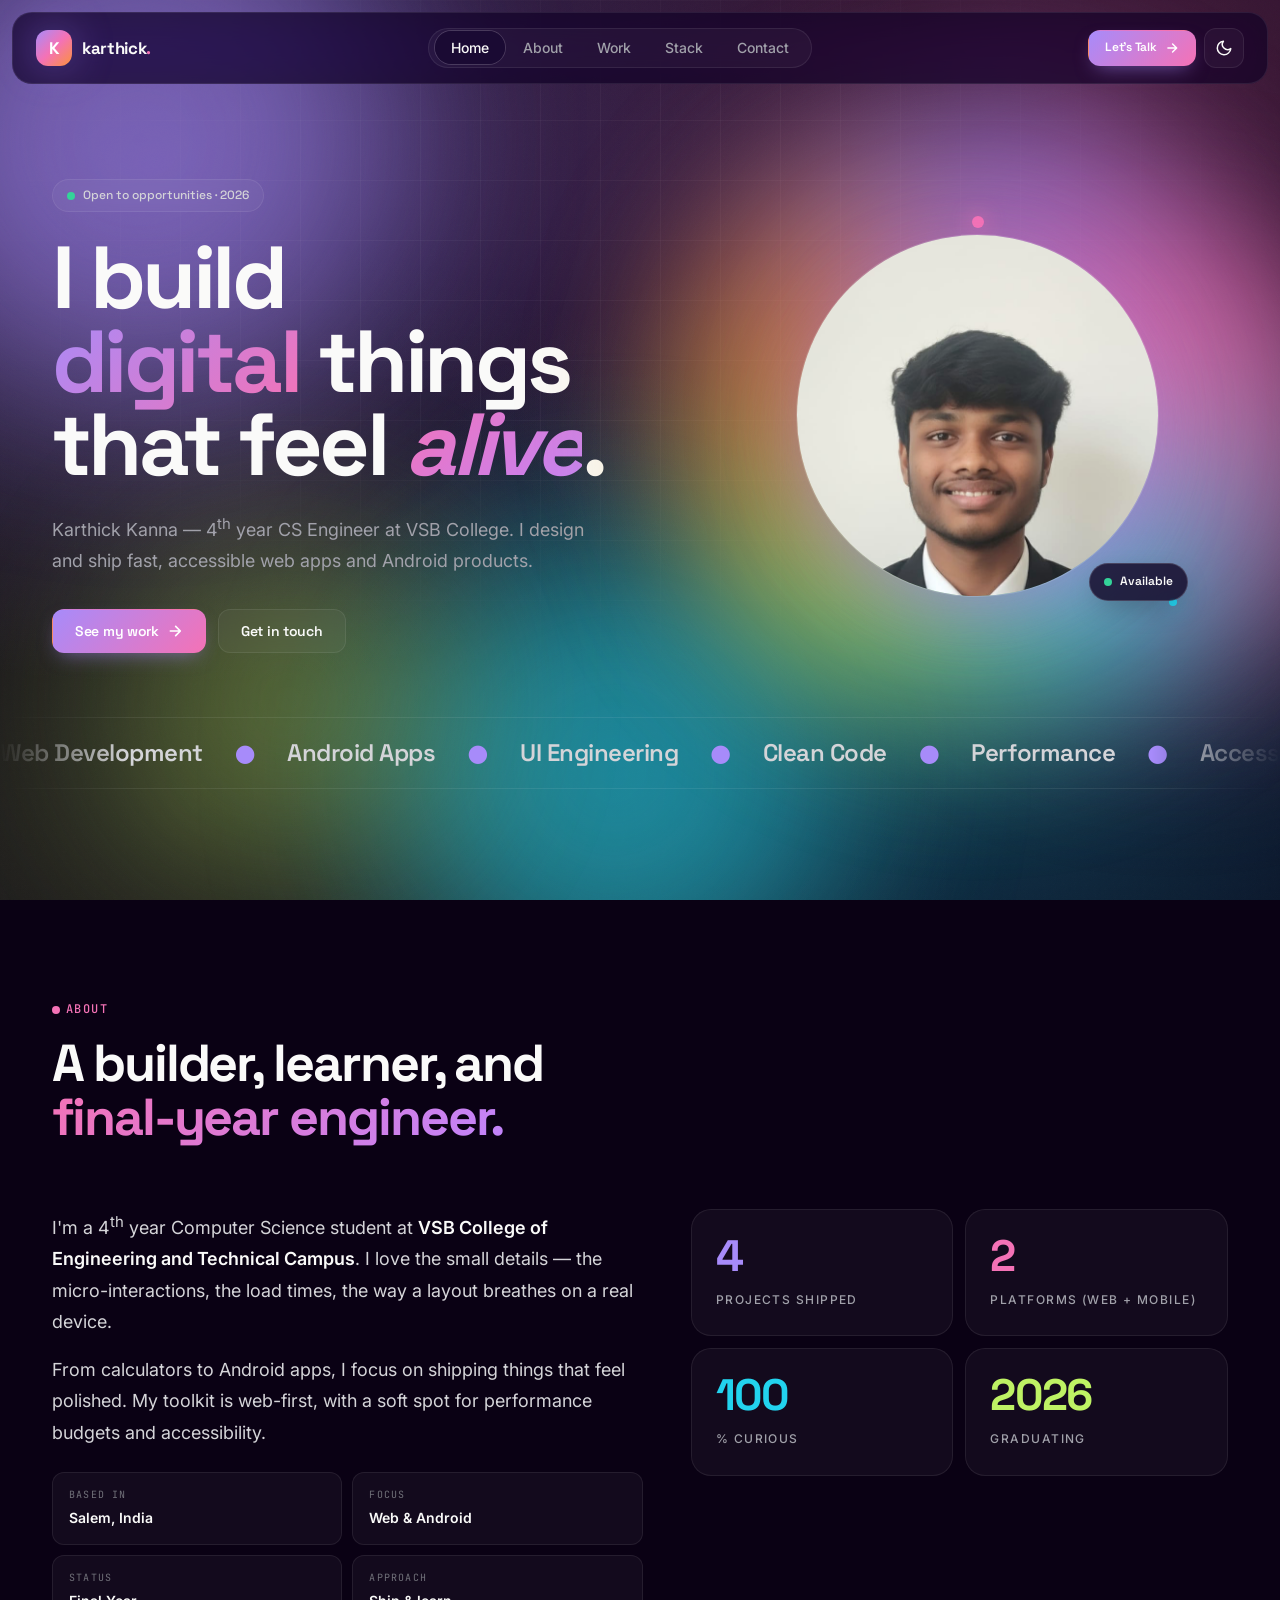
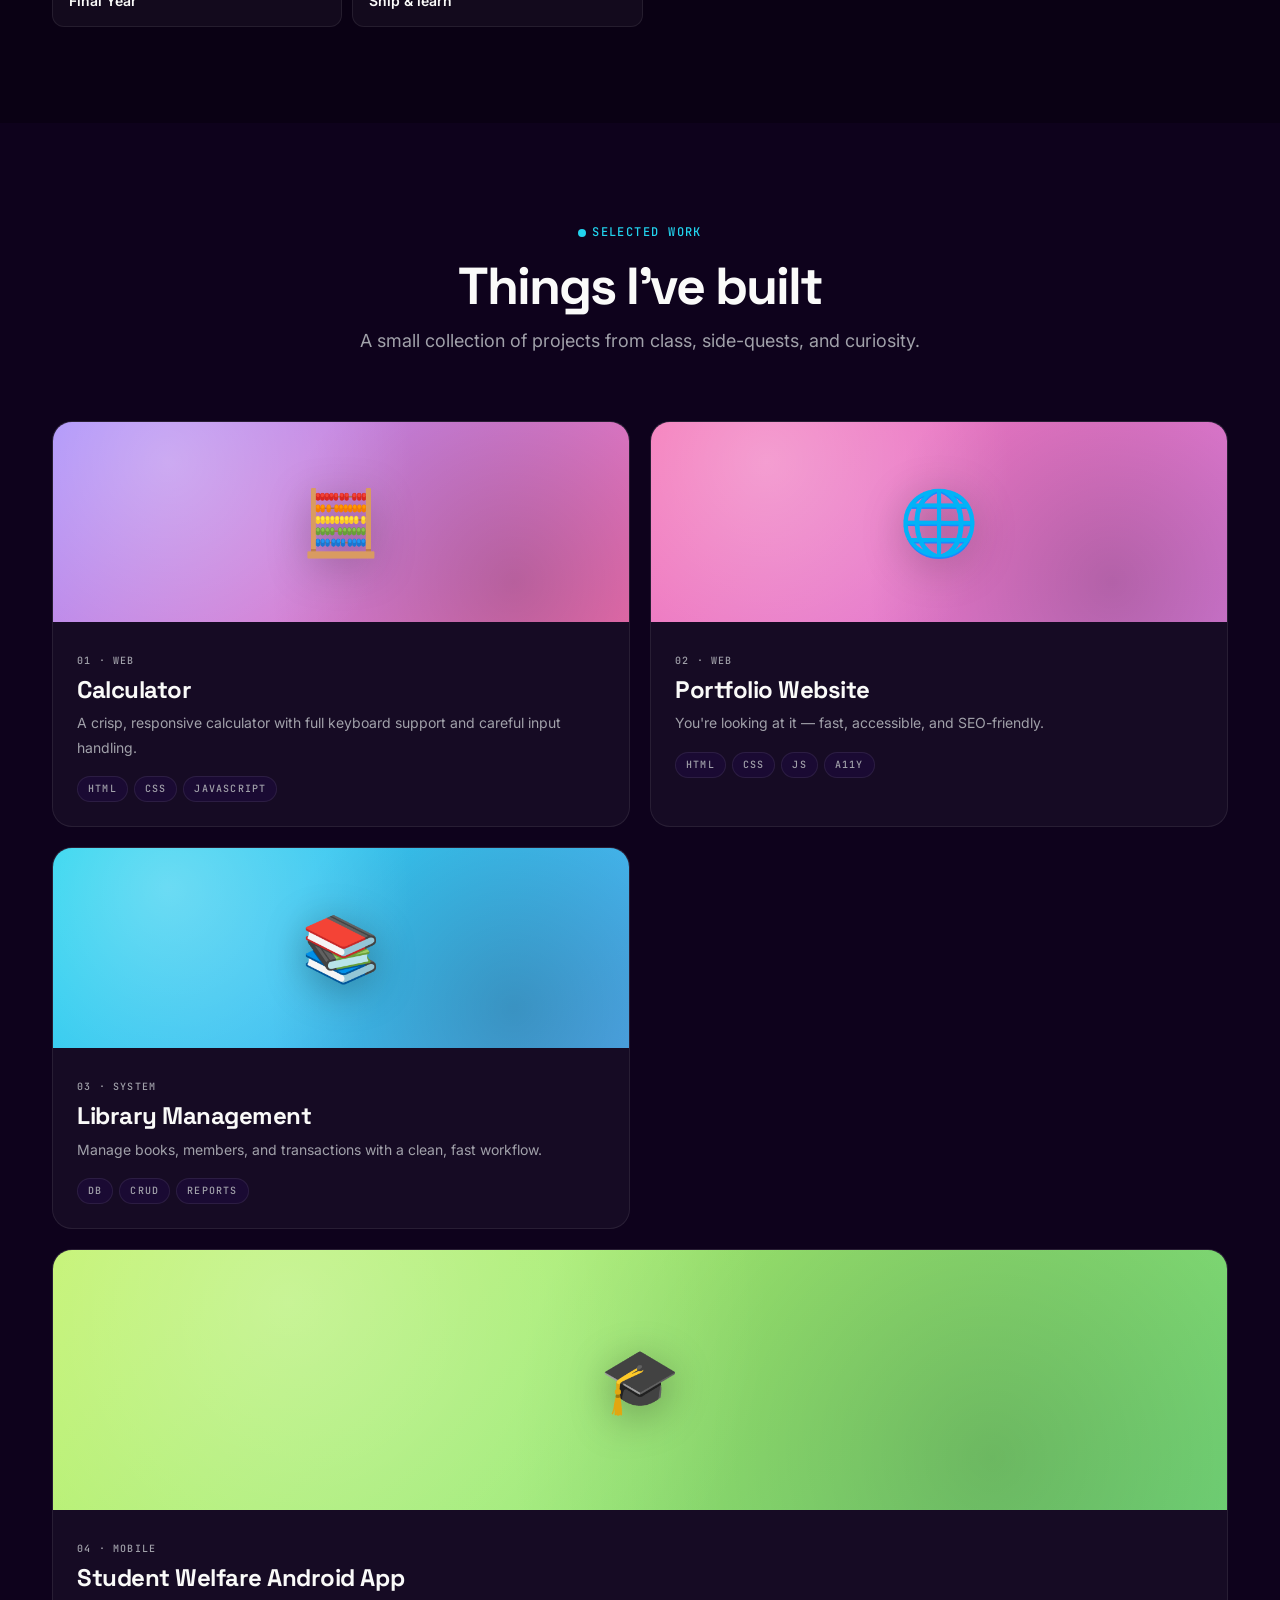
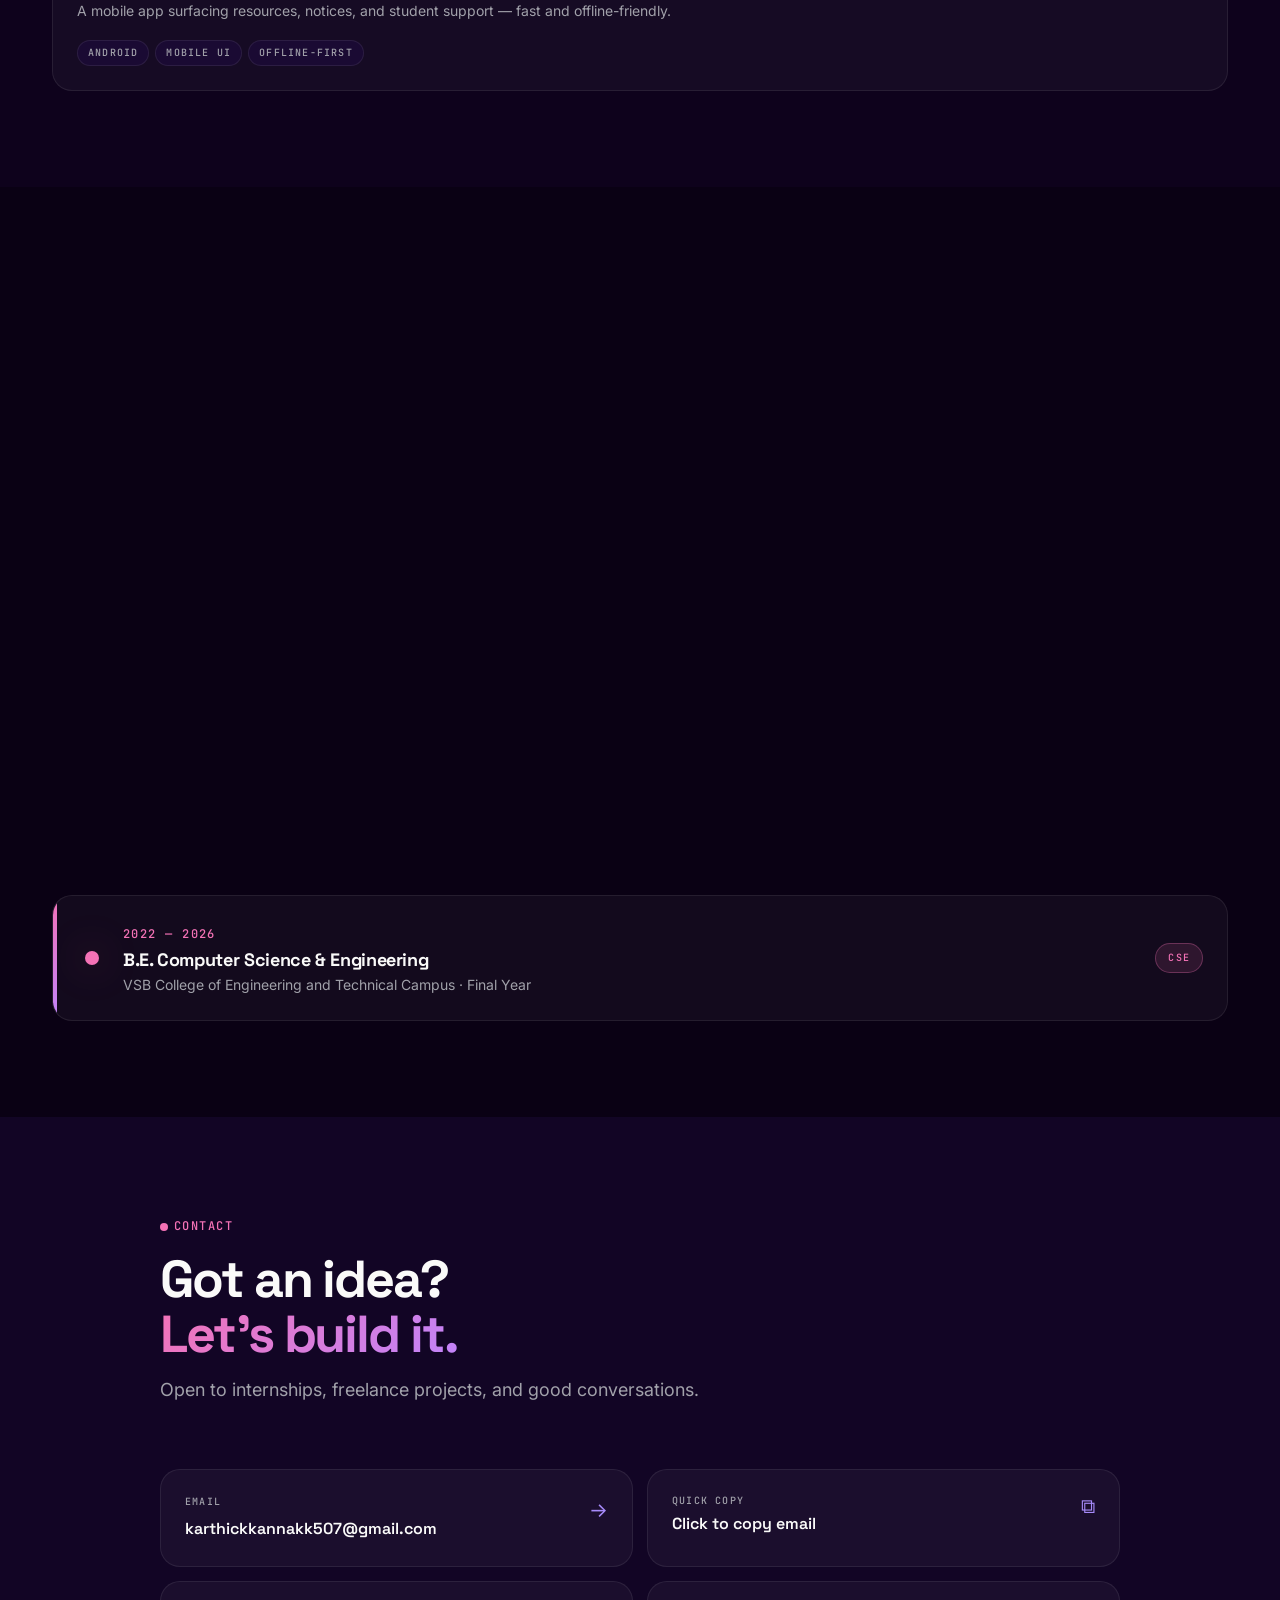
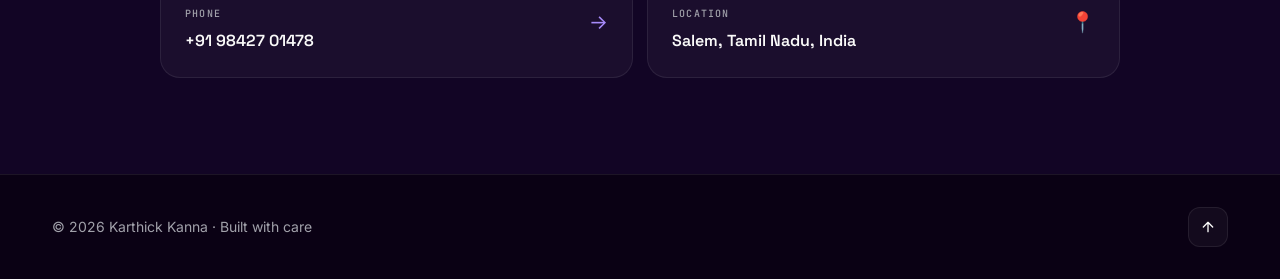
==== commit 97d9a1ba: "refactor: I improved the design of the portfolio" ====
--- a/index.html
+++ b/index.html
@@ -122,28 +122,21 @@
                     </div>
                 </div>
 
-                <aside class="hero-card reveal" aria-label="Developer card">
-                    <div class="card-glow" aria-hidden="true"></div>
-                    <header class="hero-card-head">
-                        <span class="avatar" aria-hidden="true">KK</span>
-                        <div>
-                            <strong>Karthick Kanna</strong>
-                            <span>@ Salem, IN</span>
-                        </div>
-                        <span class="badge-pill badge-pill-pink">CS · '26</span>
-                    </header>
-                    <pre class="code-body"><code><span class="c-c">// who I am</span>
-<span class="c-kw">const</span> <span class="c-var">karthick</span> <span class="c-op">=</span> {
-  <span class="c-prop">focus</span>:   [<span class="c-str">"web"</span>, <span class="c-str">"android"</span>],
-  <span class="c-prop">year</span>:    <span class="c-num">4</span>,
-  <span class="c-prop">shipped</span>: <span class="c-num">4</span><span class="c-op">+</span> <span class="c-fn">projects</span>(),
-  <span class="c-prop">vibe</span>:    <span class="c-str">"clean & fast"</span>
-};</code></pre>
-                    <footer class="hero-card-foot">
-                        <span class="badge-dot badge-dot-lime"></span>
-                        <span>Available · Let's build</span>
-                    </footer>
-                </aside>
+                <figure class="hero-portrait reveal" aria-label="Karthick Kanna portrait">
+                    <div class="portrait-glow" aria-hidden="true"></div>
+                    <div class="portrait-orbit" aria-hidden="true"></div>
+                    <div class="portrait-ring" aria-hidden="true"></div>
+                    <div class="portrait-img-wrap">
+                        <img src="kk.jpeg"
+                             alt="Karthick Kanna — Computer Science Engineering student"
+                             width="420" height="420"
+                             loading="eager" fetchpriority="high">
+                    </div>
+                    <span class="portrait-badge">
+                        <span class="portrait-badge-dot" aria-hidden="true"></span>
+                        Available
+                    </span>
+                </figure>
             </div>
 
             <!-- Marquee strip -->
--- a/styles.css
+++ b/styles.css
@@ -580,7 +580,165 @@
     flex-wrap: wrap;
 }
 
-/* Hero card */
+/* Hero portrait */
+.hero-portrait {
+    position: relative;
+    width: 100%;
+    max-width: 420px;
+    aspect-ratio: 1;
+    margin: 0 auto;
+    display: grid;
+    place-items: center;
+    animation: portrait-float 6s ease-in-out infinite;
+}
+
+@keyframes portrait-float {
+    0%, 100% { transform: translateY(0); }
+    50%      { transform: translateY(-10px); }
+}
+
+/* Layer 1: large soft glow */
+.portrait-glow {
+    position: absolute;
+    inset: -25%;
+    background: conic-gradient(
+        from 0deg,
+        var(--color-primary),
+        var(--color-accent-pink),
+        var(--color-accent-cyan),
+        var(--color-accent-lime),
+        var(--color-accent-orange),
+        var(--color-primary)
+    );
+    border-radius: 50%;
+    filter: blur(70px);
+    opacity: 0.7;
+    z-index: 0;
+    animation: spin 14s linear infinite;
+}
+
+/* Layer 2: thin rotating ring */
+.portrait-ring {
+    position: absolute;
+    inset: 0;
+    border-radius: 50%;
+    background: conic-gradient(
+        from 0deg,
+        transparent 0deg,
+        var(--color-primary) 60deg,
+        var(--color-accent-pink) 120deg,
+        var(--color-accent-cyan) 180deg,
+        var(--color-accent-lime) 240deg,
+        var(--color-accent-orange) 300deg,
+        transparent 360deg
+    );
+    z-index: 1;
+    animation: spin 8s linear infinite;
+    -webkit-mask: radial-gradient(circle, transparent 47%, black 48%, black 52%, transparent 53%);
+            mask: radial-gradient(circle, transparent 47%, black 48%, black 52%, transparent 53%);
+}
+
+/* Layer 3: orbit dots */
+.portrait-orbit {
+    position: absolute;
+    inset: -4%;
+    border-radius: 50%;
+    z-index: 1;
+    animation: spin 18s linear infinite reverse;
+    pointer-events: none;
+}
+.portrait-orbit::before,
+.portrait-orbit::after {
+    content: '';
+    position: absolute;
+    width: 12px;
+    height: 12px;
+    border-radius: 50%;
+    box-shadow: 0 0 20px currentColor;
+}
+.portrait-orbit::before {
+    top: 6%;
+    left: 50%;
+    transform: translateX(-50%);
+    background: var(--color-accent-pink);
+    color: var(--color-accent-pink);
+}
+.portrait-orbit::after {
+    bottom: 8%;
+    right: 6%;
+    background: var(--color-accent-cyan);
+    color: var(--color-accent-cyan);
+    width: 8px;
+    height: 8px;
+}
+
+.portrait-img-wrap {
+    position: relative;
+    width: 86%;
+    aspect-ratio: 1;
+    border-radius: 50%;
+    overflow: hidden;
+    z-index: 2;
+    box-shadow:
+        inset 0 0 0 2px rgba(255, 255, 255, 0.12),
+        0 0 0 1px var(--color-border-strong),
+        0 30px 80px -20px rgba(167, 139, 250, 0.55),
+        0 0 120px -10px rgba(244, 114, 182, 0.4);
+    transition: transform 0.5s var(--ease-out);
+}
+.hero-portrait:hover .portrait-img-wrap { transform: scale(1.04); }
+
+.portrait-img-wrap img {
+    width: 100%;
+    height: 100%;
+    object-fit: cover;
+    object-position: center 22%;
+    display: block;
+    filter: contrast(1.05) saturate(1.05);
+}
+
+.portrait-badge {
+    position: absolute;
+    bottom: 6%;
+    right: 0;
+    display: inline-flex;
+    align-items: center;
+    gap: 8px;
+    padding: 8px 14px;
+    background: color-mix(in srgb, var(--color-bg-elevated) 80%, transparent);
+    border: 1px solid var(--color-border-strong);
+    border-radius: var(--radius-full);
+    backdrop-filter: blur(20px);
+    -webkit-backdrop-filter: blur(20px);
+    font-family: var(--font-display);
+    font-size: var(--text-xs);
+    font-weight: 600;
+    color: var(--color-text-primary);
+    z-index: 3;
+    box-shadow: var(--shadow-md);
+    animation: portrait-float 6s ease-in-out infinite 0.3s;
+    white-space: nowrap;
+}
+.portrait-badge-dot {
+    width: 8px;
+    height: 8px;
+    border-radius: 50%;
+    background: var(--color-success);
+    box-shadow: 0 0 0 0 rgba(52, 211, 153, 0.6);
+    animation: pulse 2s ease-out infinite;
+}
+
+@keyframes spin { to { transform: rotate(360deg); } }
+
+@media (max-width: 960px) {
+    .hero-portrait { max-width: 360px; }
+}
+@media (max-width: 480px) {
+    .hero-portrait { max-width: 280px; }
+    .portrait-orbit { display: none; }
+}
+
+/* Hero card (kept for potential reuse) */
 .hero-card {
     position: relative;
     padding: var(--space-6);
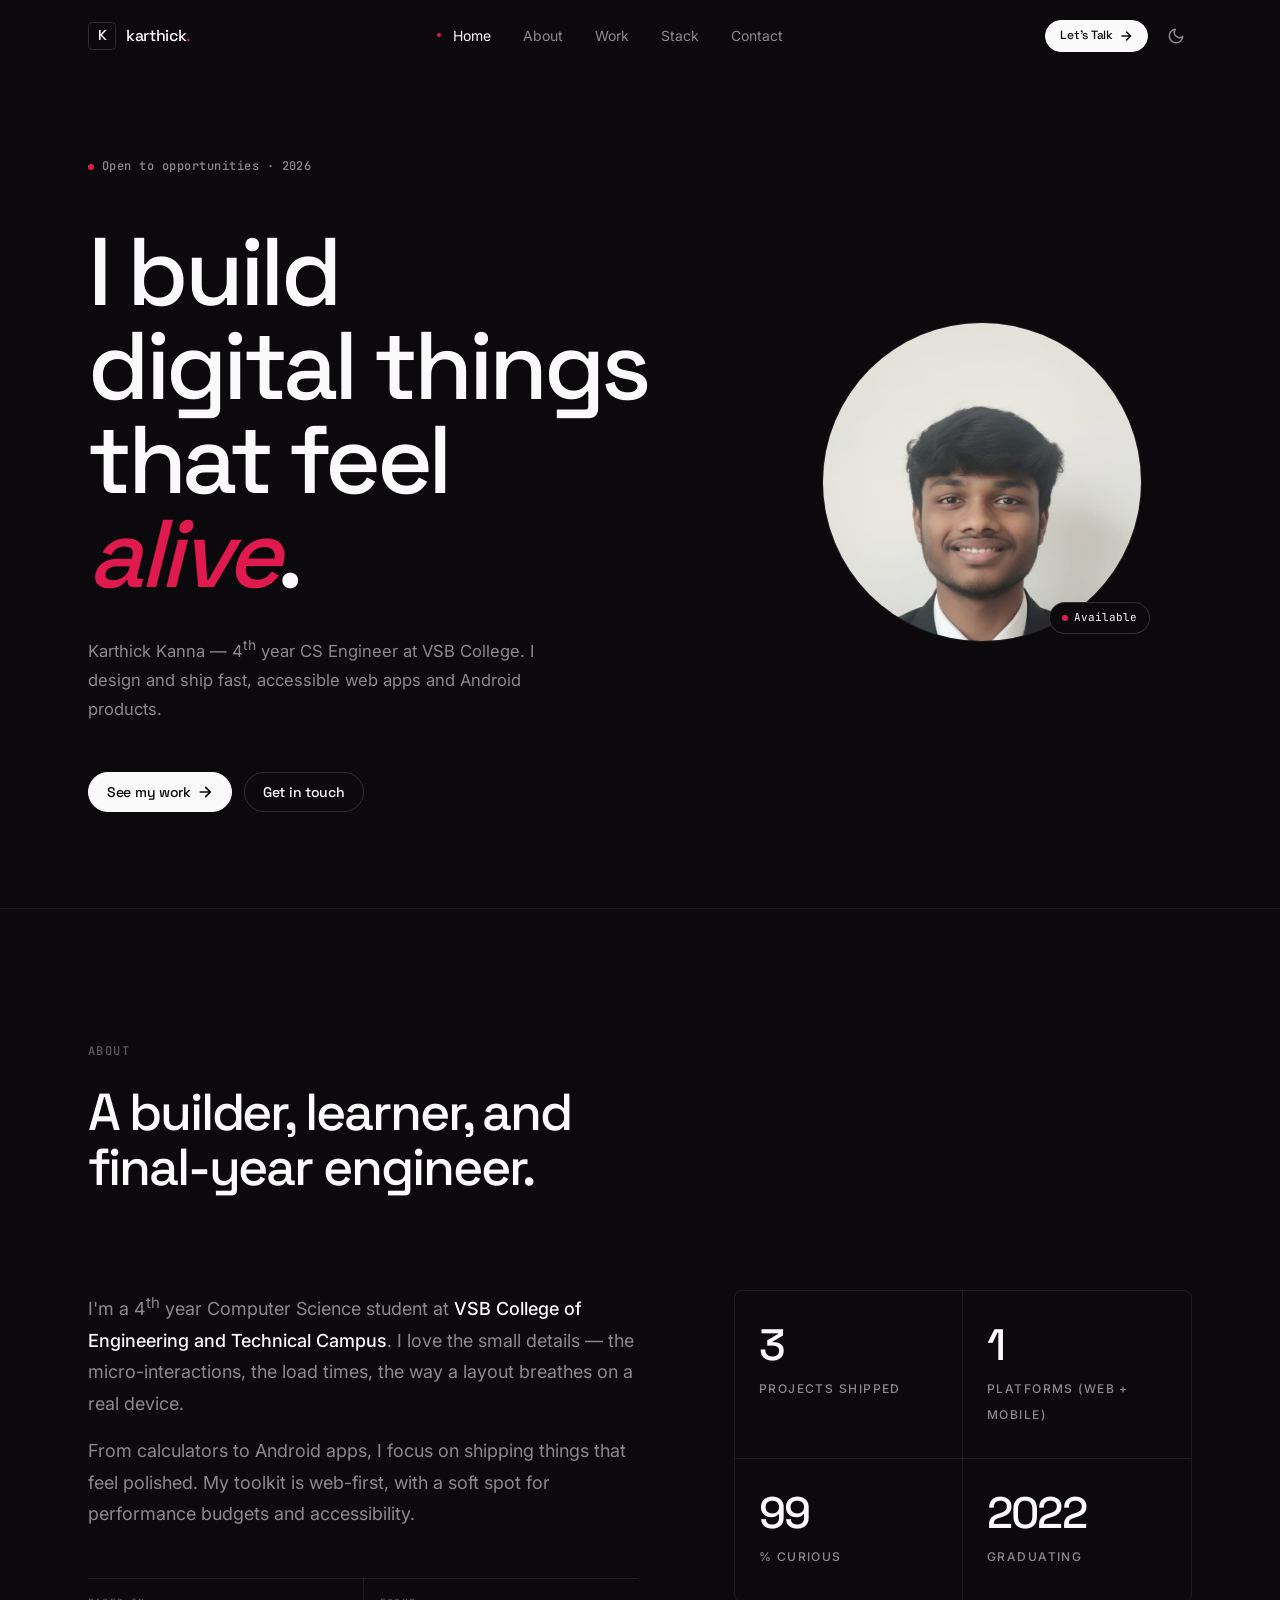
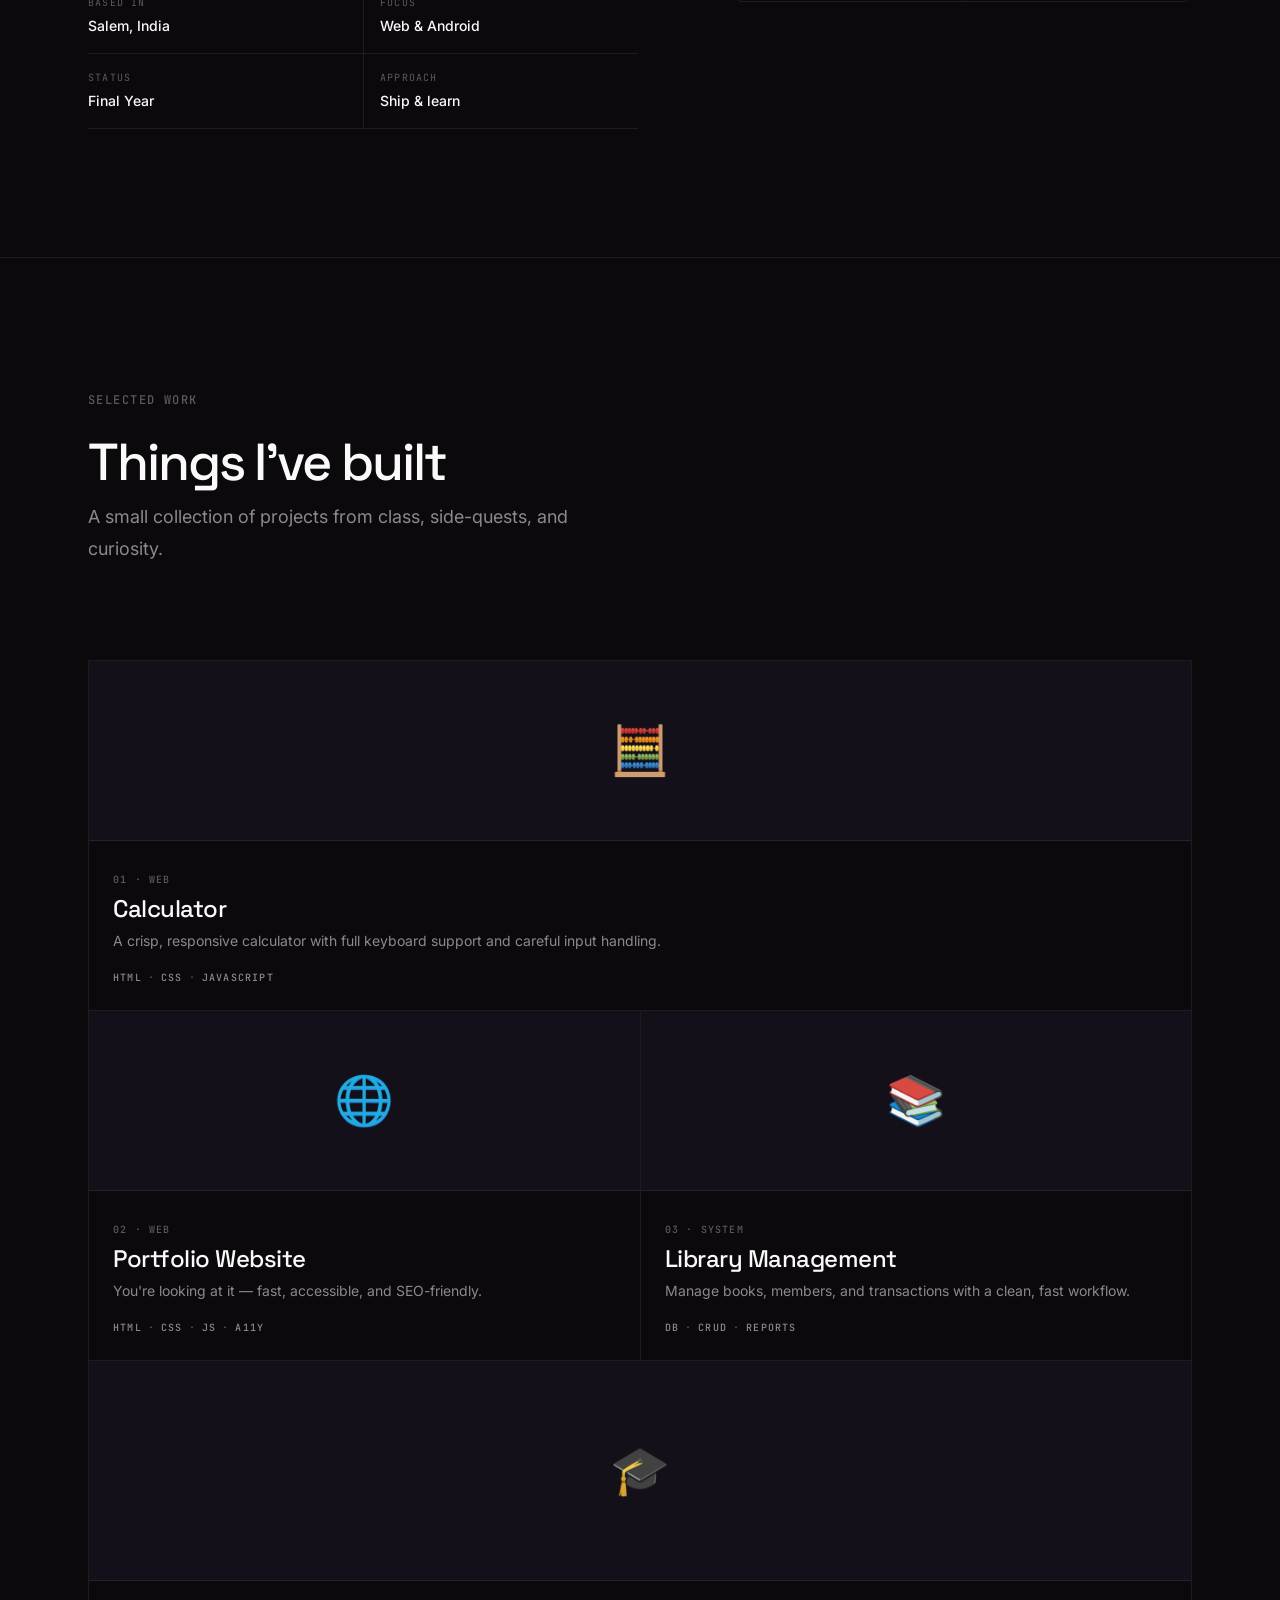
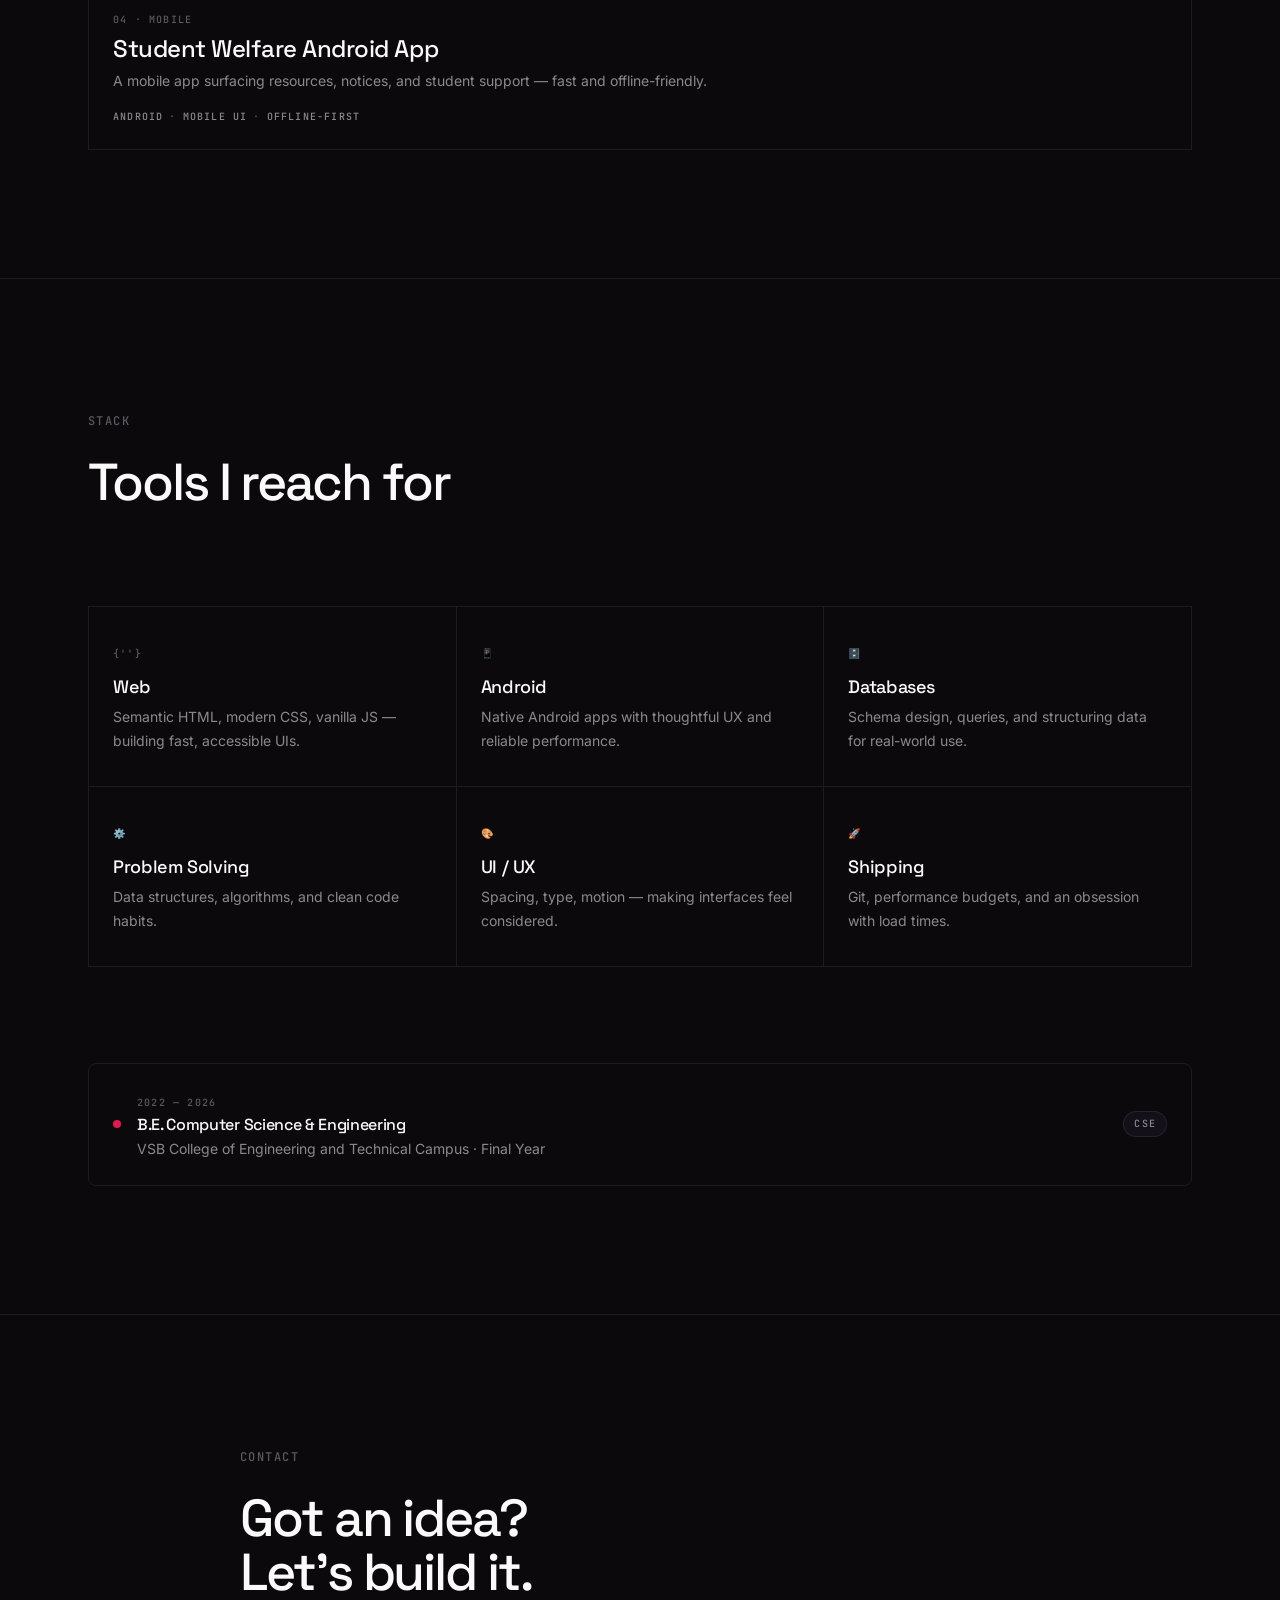
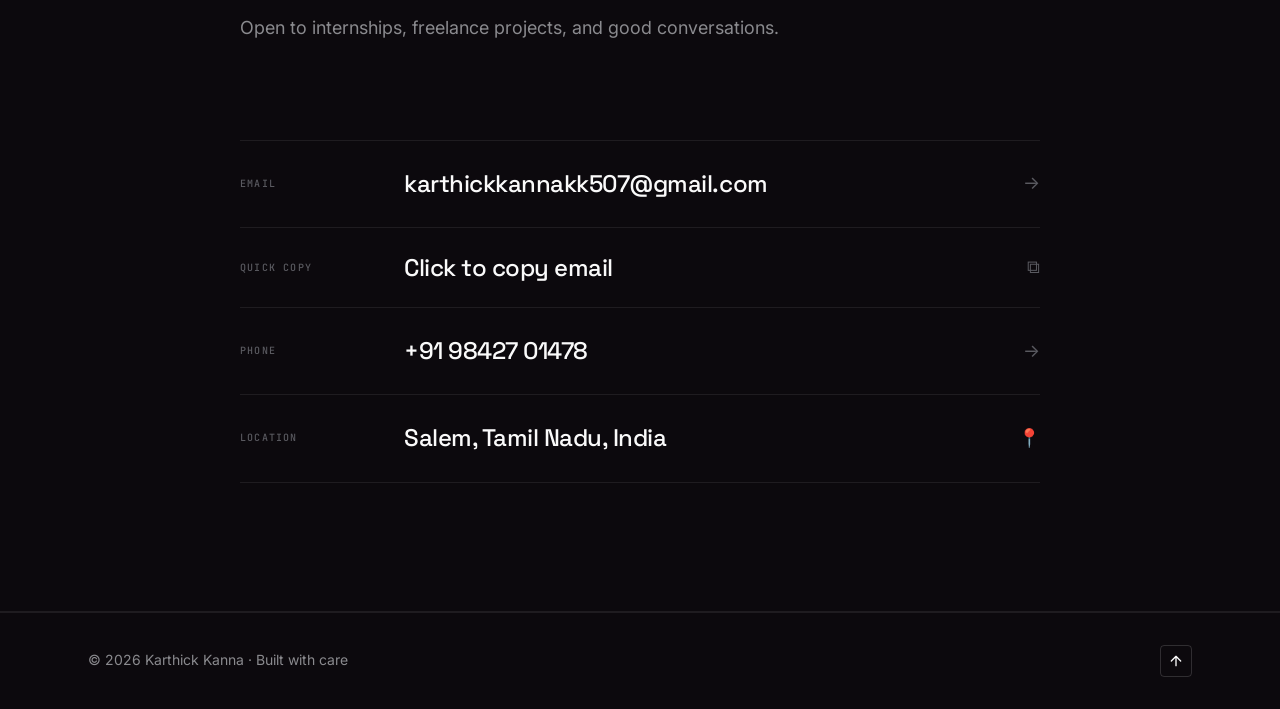
==== commit a7fcc9c0: "Implement code changes to enhance functionality and improve performance" ====
--- a/index.html
+++ b/index.html
@@ -3,7 +3,7 @@
 <head>
     <meta charset="UTF-8">
     <meta name="viewport" content="width=device-width, initial-scale=1.0, viewport-fit=cover">
-    <meta name="theme-color" content="#0A0114" media="(prefers-color-scheme: dark)">
+    <meta name="theme-color" content="#0c090d" media="(prefers-color-scheme: dark)">
     <meta name="theme-color" content="#FAFAF9" media="(prefers-color-scheme: light)">
     <meta http-equiv="X-Content-Type-Options" content="nosniff">
     <meta http-equiv="Referrer-Policy" content="strict-origin-when-cross-origin">
@@ -27,7 +27,7 @@
     <meta name="twitter:title" content="Karthick Kanna | CS Engineer Portfolio">
     <meta name="twitter:description" content="Computer Science Engineering student passionate about building web and mobile experiences.">
 
-    <link rel="icon" type="image/svg+xml" href="data:image/svg+xml,%3Csvg xmlns='http://www.w3.org/2000/svg' viewBox='0 0 100 100'%3E%3Cdefs%3E%3ClinearGradient id='g' x1='0' y1='0' x2='1' y2='1'%3E%3Cstop offset='0' stop-color='%23A78BFA'/%3E%3Cstop offset='1' stop-color='%23F472B6'/%3E%3C/linearGradient%3E%3C/defs%3E%3Crect width='100' height='100' rx='22' fill='url(%23g)'/%3E%3Ctext x='50' y='68' text-anchor='middle' font-family='system-ui' font-size='58' font-weight='800' fill='white'%3EK%3C/text%3E%3C/svg%3E">
+    <link rel="icon" type="image/svg+xml" href="data:image/svg+xml,%3Csvg xmlns='http://www.w3.org/2000/svg' viewBox='0 0 100 100'%3E%3Cdefs%3E%3ClinearGradient id='g' x1='0' y1='0' x2='1' y2='1'%3E%3Cstop offset='0' stop-color='%23e01a4f'/%3E%3Cstop offset='1' stop-color='%23f15946'/%3E%3C/linearGradient%3E%3C/defs%3E%3Crect width='100' height='100' rx='22' fill='url(%23g)'/%3E%3Ctext x='50' y='68' text-anchor='middle' font-family='system-ui' font-size='58' font-weight='800' fill='white'%3EK%3C/text%3E%3C/svg%3E">
     <link rel="preconnect" href="https://fonts.googleapis.com">
     <link rel="preconnect" href="https://fonts.gstatic.com" crossorigin>
     <link rel="preload" as="style" href="https://fonts.googleapis.com/css2?family=Space+Grotesk:wght@400;500;600;700&family=Inter:wght@400;500;600;700&family=JetBrains+Mono:wght@400;500&display=swap">
@@ -52,19 +52,6 @@
 </head>
 <body>
     <a href="#main" class="skip-link">Skip to main content</a>
-
-    <div class="scroll-progress" aria-hidden="true">
-        <div class="scroll-progress-bar" id="scrollProgress"></div>
-    </div>
-
-    <div class="bg-mesh" aria-hidden="true">
-        <div class="orb orb-1"></div>
-        <div class="orb orb-2"></div>
-        <div class="orb orb-3"></div>
-        <div class="orb orb-4"></div>
-        <div class="grid-overlay"></div>
-        <div class="noise"></div>
-    </div>
 
     <header class="header" id="header">
         <nav class="nav container" aria-label="Primary">
@@ -106,7 +93,7 @@
                     </span>
                     <h1 class="hero-title reveal">
                         <span class="line">I build</span>
-                        <span class="line"><span class="gradient-text">digital</span> things</span>
+                        <span class="line">digital things</span>
                         <span class="line">that feel <em>alive</em>.</span>
                     </h1>
                     <p class="hero-subtitle reveal">
@@ -123,9 +110,6 @@
                 </div>
 
                 <figure class="hero-portrait reveal" aria-label="Karthick Kanna portrait">
-                    <div class="portrait-glow" aria-hidden="true"></div>
-                    <div class="portrait-orbit" aria-hidden="true"></div>
-                    <div class="portrait-ring" aria-hidden="true"></div>
                     <div class="portrait-img-wrap">
                         <img src="kk.jpeg"
                              alt="Karthick Kanna — Computer Science Engineering student"
@@ -138,34 +122,16 @@
                     </span>
                 </figure>
             </div>
-
-            <!-- Marquee strip -->
-            <div class="marquee reveal" aria-hidden="true">
-                <div class="marquee-track">
-                    <span>Web Development</span><span class="dot">●</span>
-                    <span>Android Apps</span><span class="dot">●</span>
-                    <span>UI Engineering</span><span class="dot">●</span>
-                    <span>Clean Code</span><span class="dot">●</span>
-                    <span>Performance</span><span class="dot">●</span>
-                    <span>Accessibility</span><span class="dot">●</span>
-                    <span>Web Development</span><span class="dot">●</span>
-                    <span>Android Apps</span><span class="dot">●</span>
-                    <span>UI Engineering</span><span class="dot">●</span>
-                    <span>Clean Code</span><span class="dot">●</span>
-                    <span>Performance</span><span class="dot">●</span>
-                    <span>Accessibility</span><span class="dot">●</span>
-                </div>
-            </div>
         </section>
 
         <!-- ABOUT -->
         <section id="about" class="section">
             <div class="container">
                 <header class="section-head section-head-left reveal">
-                    <span class="eyebrow eyebrow-pink">About</span>
+                    <span class="eyebrow">About</span>
                     <h2 class="section-title">
                         A builder, learner, and<br>
-                        <span class="gradient-text gradient-pink">final-year engineer.</span>
+                        final-year engineer.
                     </h2>
                 </header>
 
@@ -217,7 +183,7 @@
         <section id="work" class="section section-alt">
             <div class="container">
                 <header class="section-head reveal">
-                    <span class="eyebrow eyebrow-cyan">Selected Work</span>
+                    <span class="eyebrow">Selected Work</span>
                     <h2 class="section-title">Things I've built</h2>
                     <p class="section-sub">A small collection of projects from class, side-quests, and curiosity.</p>
                 </header>
@@ -290,7 +256,7 @@
         <section id="stack" class="section">
             <div class="container">
                 <header class="section-head reveal">
-                    <span class="eyebrow eyebrow-lime">Stack</span>
+                    <span class="eyebrow">Stack</span>
                     <h2 class="section-title">Tools I reach for</h2>
                 </header>
 
@@ -345,10 +311,10 @@
             <div class="container">
                 <div class="contact-wrap">
                     <header class="section-head section-head-left reveal">
-                        <span class="eyebrow eyebrow-pink">Contact</span>
+                        <span class="eyebrow">Contact</span>
                         <h2 class="section-title">
                             Got an idea?<br>
-                            <span class="gradient-text gradient-pink">Let's build it.</span>
+                            Let's build it.
                         </h2>
                         <p class="section-sub">
                             Open to internships, freelance projects, and good conversations.
--- a/styles.css
+++ b/styles.css
@@ -1,103 +1,43 @@
 /* ============================================================
-   DESIGN SYSTEM — "AURORA"
-   Bold, dark-first palette with vibrant gradient accents.
-   Token-based, theme-able, accessible.
-   ============================================================ */
-
-/* ---------- 1. COLOR TOKENS ---------- */
+   MINIMALIST DESIGN SYSTEM
+   Clean. Editorial. Quiet.
+   ============================================================ */
+
 :root {
-    /* Surfaces (dark default) */
-    --color-bg-base: #0A0114;
-    --color-bg-elevated: #120525;
-    --color-bg-card: rgba(255, 255, 255, 0.04);
-    --color-bg-card-strong: #1A0A33;
-    --color-bg-inverse: #FAFAF9;
+    /* Surfaces */
+    --bg: #0c090d;
+    --bg-elevated: #14101a;
+    --bg-inverse: #fafafa;
 
     /* Text */
-    --color-text-primary: #FAFAF9;
-    --color-text-secondary: #D4D4D8;
-    --color-text-muted: #A1A1AA;
-    --color-text-soft: #71717A;
-    --color-text-inverse: #18181B;
-
-    /* Brand & accents */
-    --color-primary: #A78BFA;          /* violet 400 */
-    --color-primary-strong: #8B5CF6;
-    --color-accent-pink: #F472B6;
-    --color-accent-cyan: #22D3EE;
-    --color-accent-lime: #BEF264;
-    --color-accent-orange: #FB923C;
-
-    /* Status */
-    --color-success: #34D399;
-    --color-warning: #FBBF24;
-    --color-error: #F87171;
-
-    /* Borders */
-    --color-border: rgba(255, 255, 255, 0.08);
-    --color-border-strong: rgba(255, 255, 255, 0.16);
-
-    /* Gradient pairs */
-    --gradient-primary: linear-gradient(135deg, #A78BFA 0%, #F472B6 50%, #FB923C 100%);
-    --gradient-pink: linear-gradient(135deg, #F472B6 0%, #C084FC 100%);
-    --gradient-cyan: linear-gradient(135deg, #22D3EE 0%, #818CF8 100%);
-    --gradient-lime: linear-gradient(135deg, #BEF264 0%, #34D399 100%);
-    --gradient-mesh:
-        radial-gradient(at 12% 18%, rgba(167, 139, 250, 0.35) 0px, transparent 50%),
-        radial-gradient(at 85% 12%, rgba(244, 114, 182, 0.28) 0px, transparent 50%),
-        radial-gradient(at 75% 85%, rgba(34, 211, 238, 0.25) 0px, transparent 50%),
-        radial-gradient(at 15% 90%, rgba(190, 242, 100, 0.18) 0px, transparent 50%);
-}
-
-/* Light theme overrides */
-[data-theme="light"] {
-    --color-bg-base: #FAFAF9;
-    --color-bg-elevated: #FFFFFF;
-    --color-bg-card: rgba(0, 0, 0, 0.03);
-    --color-bg-card-strong: #FFFFFF;
-    --color-bg-inverse: #0A0114;
-
-    --color-text-primary: #18181B;
-    --color-text-secondary: #27272A;
-    --color-text-muted: #52525B;
-    --color-text-soft: #71717A;
-    --color-text-inverse: #FAFAF9;
-
-    --color-primary: #7C3AED;
-    --color-primary-strong: #6D28D9;
-
-    --color-border: rgba(0, 0, 0, 0.08);
-    --color-border-strong: rgba(0, 0, 0, 0.14);
-
-    --gradient-mesh:
-        radial-gradient(at 12% 18%, rgba(124, 58, 237, 0.10) 0px, transparent 50%),
-        radial-gradient(at 85% 12%, rgba(219, 39, 119, 0.08) 0px, transparent 50%),
-        radial-gradient(at 75% 85%, rgba(8, 145, 178, 0.08) 0px, transparent 50%),
-        radial-gradient(at 15% 90%, rgba(101, 163, 13, 0.06) 0px, transparent 50%);
-}
-
-/* ---------- 2. TYPOGRAPHY ---------- */
-:root {
-    --font-display: 'Space Grotesk', system-ui, -apple-system, 'Segoe UI', sans-serif;
-    --font-body: 'Inter', system-ui, -apple-system, 'Segoe UI', sans-serif;
+    --text: #fafafa;
+    --text-dim: #8a8a8e;
+    --text-faint: #5a5a60;
+
+    /* Lines */
+    --line: rgba(255, 255, 255, 0.08);
+    --line-strong: rgba(255, 255, 255, 0.15);
+
+    /* Accent — used sparingly */
+    --accent: #e01a4f;
+    --accent-dim: #b8163f;
+
+    /* Typography */
+    --font-sans: 'Inter', system-ui, -apple-system, 'Segoe UI', sans-serif;
+    --font-display: 'Space Grotesk', system-ui, -apple-system, sans-serif;
     --font-mono: 'JetBrains Mono', ui-monospace, 'SF Mono', Menlo, monospace;
 
-    --text-xs: 0.75rem;     /* 12 */
-    --text-sm: 0.875rem;    /* 14 */
-    --text-base: 1rem;      /* 16 */
-    --text-lg: 1.125rem;    /* 18 */
-    --text-xl: 1.25rem;     /* 20 */
-    --text-2xl: 1.5rem;     /* 24 */
-    --text-3xl: 1.875rem;   /* 30 */
-    --text-4xl: 2.25rem;    /* 36 */
-    --text-5xl: 3rem;       /* 48 */
-    --text-6xl: 3.75rem;    /* 60 */
-    --text-7xl: 4.5rem;     /* 72 */
-    --text-8xl: 6rem;       /* 96 */
-    --text-9xl: 8rem;       /* 128 */
-
-    --leading-none: 1;
-    --leading-tight: 1.1;
+    --text-xs: 0.75rem;
+    --text-sm: 0.875rem;
+    --text-base: 1rem;
+    --text-lg: 1.125rem;
+    --text-xl: 1.5rem;
+    --text-2xl: 2rem;
+    --text-3xl: 3rem;
+    --text-4xl: 4.5rem;
+    --text-5xl: 6.5rem;
+
+    --leading-tight: 1.05;
     --leading-snug: 1.3;
     --leading-normal: 1.6;
     --leading-relaxed: 1.75;
@@ -107,81 +47,61 @@
     --tracking-normal: 0;
     --tracking-wide: 0.04em;
     --tracking-widest: 0.12em;
-}
-
-/* ---------- 3. SPACING ---------- */
-:root {
-    --space-px: 1px;
-    --space-0: 0;
+
+    /* Spacing */
     --space-1: 0.25rem;
     --space-2: 0.5rem;
     --space-3: 0.75rem;
     --space-4: 1rem;
-    --space-5: 1.25rem;
-    --space-6: 1.5rem;
-    --space-8: 2rem;
-    --space-10: 2.5rem;
-    --space-12: 3rem;
-    --space-16: 4rem;
-    --space-20: 5rem;
-    --space-24: 6rem;
-    --space-32: 8rem;
-    --space-40: 10rem;
-
-    --gutter: clamp(1rem, 4vw, 2rem);
-}
-
-/* ---------- 4. RADIUS ---------- */
-:root {
-    --radius-none: 0;
-    --radius-sm: 8px;
-    --radius-md: 12px;
-    --radius-lg: 20px;
-    --radius-xl: 32px;
-    --radius-2xl: 48px;
-    --radius-full: 9999px;
-}
-
-/* ---------- 5. ELEVATION & GLOW ---------- */
-:root {
-    --shadow-sm: 0 1px 2px rgba(0, 0, 0, 0.2);
-    --shadow-md: 0 10px 30px -10px rgba(0, 0, 0, 0.4);
-    --shadow-lg: 0 30px 60px -20px rgba(0, 0, 0, 0.5);
-    --shadow-xl: 0 50px 100px -20px rgba(0, 0, 0, 0.6);
-
-    --glow-primary: 0 0 40px rgba(167, 139, 250, 0.4);
-    --glow-pink: 0 0 40px rgba(244, 114, 182, 0.4);
-    --glow-cyan: 0 0 40px rgba(34, 211, 238, 0.4);
-    --glow-lime: 0 0 40px rgba(190, 242, 100, 0.4);
-}
-
-/* ---------- 6. MOTION ---------- */
-:root {
+    --space-5: 1.5rem;
+    --space-6: 2rem;
+    --space-7: 3rem;
+    --space-8: 4rem;
+    --space-9: 6rem;
+    --space-10: 8rem;
+    --space-11: 12rem;
+
+    --gutter: clamp(1.5rem, 4vw, 3rem);
+
+    /* Radius */
+    --r-sm: 4px;
+    --r-md: 8px;
+    --r-lg: 12px;
+    --r-full: 999px;
+
+    /* Motion */
     --ease-out: cubic-bezier(0.22, 1, 0.36, 1);
-    --ease-in-out: cubic-bezier(0.65, 0, 0.35, 1);
-    --ease-spring: cubic-bezier(0.34, 1.56, 0.64, 1);
-
     --duration-fast: 150ms;
-    --duration-base: 300ms;
+    --duration-base: 250ms;
     --duration-slow: 500ms;
-    --duration-slower: 800ms;
-}
-
-/* ---------- 7. LAYOUT ---------- */
-:root {
-    --max-w: 1240px;
+
+    /* Layout */
+    --max-w: 1200px;
     --header-h: 72px;
 }
 
+[data-theme="light"] {
+    --bg: #fafaf9;
+    --bg-elevated: #ffffff;
+    --bg-inverse: #0c090d;
+
+    --text: #0a0a0a;
+    --text-dim: #5a5a60;
+    --text-faint: #8a8a8e;
+
+    --line: rgba(0, 0, 0, 0.08);
+    --line-strong: rgba(0, 0, 0, 0.15);
+
+    --accent: #b8163f;
+    --accent-dim: #921030;
+}
+
 /* ============================================================
    BASE
    ============================================================ */
 * { box-sizing: border-box; }
 
-*::selection {
-    background: var(--color-primary);
-    color: var(--color-bg-inverse);
-}
+*::selection { background: var(--accent); color: var(--bg); }
 
 html {
     scroll-behavior: smooth;
@@ -200,27 +120,27 @@
 
 body {
     margin: 0;
-    font-family: var(--font-body);
+    font-family: var(--font-sans);
     font-size: var(--text-base);
     line-height: var(--leading-normal);
-    background: var(--color-bg-base);
-    color: var(--color-text-primary);
+    background: var(--bg);
+    color: var(--text);
     -webkit-font-smoothing: antialiased;
     -moz-osx-font-smoothing: grayscale;
     overflow-x: hidden;
     min-height: 100vh;
-    transition: background 0.4s var(--ease-out), color 0.4s var(--ease-out);
+    transition: background 0.3s var(--ease-out), color 0.3s var(--ease-out);
 }
 
 img, svg { display: block; max-width: 100%; }
 a { color: inherit; text-decoration: none; }
 button { font-family: inherit; cursor: pointer; }
 
-h1, h2, h3, h4 {
+h1, h2, h3, h4, h5 {
     font-family: var(--font-display);
-    font-weight: 700;
+    font-weight: 500;
     line-height: var(--leading-tight);
-    letter-spacing: var(--tracking-tight);
+    letter-spacing: var(--tracking-tighter);
     margin: 0;
 }
 
@@ -237,125 +157,46 @@
     position: absolute;
     top: -100px;
     left: 16px;
-    background: var(--color-primary);
-    color: var(--color-bg-inverse);
-    padding: 10px 16px;
-    border-radius: var(--radius-sm);
+    background: var(--text);
+    color: var(--bg);
+    padding: 8px 16px;
+    border-radius: var(--r-sm);
     z-index: 1000;
-    font-weight: 600;
+    font-weight: 500;
     transition: top 0.2s var(--ease-out);
 }
 .skip-link:focus { top: 16px; }
 
 :focus-visible {
-    outline: 2px solid var(--color-primary);
-    outline-offset: 3px;
-    border-radius: 4px;
-}
-
-/* ============================================================
-   BACKGROUND — mesh, orbs, grid, noise
-   ============================================================ */
-.bg-mesh {
-    position: fixed;
-    inset: 0;
-    z-index: -1;
-    overflow: hidden;
-    pointer-events: none;
-    background: var(--gradient-mesh);
-}
-
-.orb {
-    position: absolute;
-    border-radius: 50%;
-    filter: blur(90px);
-    opacity: 0.55;
-    will-change: transform;
-}
-.orb-1 { width: 520px; height: 520px; background: var(--color-primary);          top: -120px; left: -120px; animation: float1 22s ease-in-out infinite; }
-.orb-2 { width: 420px; height: 420px; background: var(--color-accent-pink);      top: 30%;    right: -100px; animation: float2 26s ease-in-out infinite; }
-.orb-3 { width: 460px; height: 460px; background: var(--color-accent-cyan);      bottom: -100px; left: 30%; animation: float3 30s ease-in-out infinite; }
-.orb-4 { width: 320px; height: 320px; background: var(--color-accent-lime);      top: 60%;    left: 10%;   animation: float1 28s ease-in-out infinite reverse; opacity: 0.35; }
-
-@keyframes float1 { 0%,100% { transform: translate(0,0) scale(1); } 50% { transform: translate(60px, 40px) scale(1.08); } }
-@keyframes float2 { 0%,100% { transform: translate(0,0) scale(1); } 50% { transform: translate(-50px, 30px) scale(0.92); } }
-@keyframes float3 { 0%,100% { transform: translate(0,0) scale(1); } 50% { transform: translate(30px, -50px) scale(1.05); } }
-
-.grid-overlay {
-    position: absolute;
-    inset: 0;
-    background-image:
-        linear-gradient(var(--color-border) 1px, transparent 1px),
-        linear-gradient(90deg, var(--color-border) 1px, transparent 1px);
-    background-size: 60px 60px;
-    mask-image: radial-gradient(ellipse 70% 60% at 50% 30%, black 30%, transparent 80%);
-    -webkit-mask-image: radial-gradient(ellipse 70% 60% at 50% 30%, black 30%, transparent 80%);
-    opacity: 0.5;
-}
-
-.noise {
-    position: absolute;
-    inset: 0;
-    opacity: 0.04;
-    mix-blend-mode: overlay;
-    background-image: url("data:image/svg+xml,%3Csvg xmlns='http://www.w3.org/2000/svg' width='200' height='200'%3E%3Cfilter id='n'%3E%3CfeTurbulence baseFrequency='0.9' /%3E%3C/filter%3E%3Crect width='200' height='200' filter='url(%23n)' opacity='0.7'/%3E%3C/svg%3E");
-}
-
-[data-theme="light"] .orb { opacity: 0.35; }
-[data-theme="light"] .grid-overlay { opacity: 0.3; }
-[data-theme="light"] .noise { opacity: 0.03; }
-
-/* ============================================================
-   SCROLL PROGRESS
-   ============================================================ */
-.scroll-progress {
+    outline: 1px solid var(--text);
+    outline-offset: 4px;
+    border-radius: 2px;
+}
+
+/* ============================================================
+   NAV
+   ============================================================ */
+.header {
     position: fixed;
     top: 0;
     left: 0;
     right: 0;
-    height: 3px;
-    z-index: 200;
-    background: transparent;
-}
-.scroll-progress-bar {
-    height: 100%;
-    width: 0%;
-    background: var(--gradient-primary);
-    transition: width 0.1s linear;
-    box-shadow: var(--glow-primary);
-}
-
-/* ============================================================
-   HEADER / NAV
-   ============================================================ */
-.header {
-    position: fixed;
-    top: 12px;
-    left: 12px;
-    right: 12px;
     z-index: 100;
     height: var(--header-h);
-    background: color-mix(in srgb, var(--color-bg-elevated) 75%, transparent);
-    backdrop-filter: saturate(180%) blur(20px);
-    -webkit-backdrop-filter: saturate(180%) blur(20px);
-    border: 1px solid var(--color-border);
-    border-radius: var(--radius-lg);
-    transition: all 0.3s var(--ease-out);
-}
-.header.scrolled {
-    top: 8px;
-    background: color-mix(in srgb, var(--color-bg-elevated) 92%, transparent);
-    border-color: var(--color-border-strong);
-}
+    background: transparent;
+    border-bottom: 1px solid transparent;
+    transition: border-color 0.3s var(--ease-out);
+}
+.header.scrolled { border-bottom-color: var(--line); }
 
 .nav {
     display: flex;
     align-items: center;
     justify-content: space-between;
     height: 100%;
-    padding: 0 var(--space-4);
     max-width: var(--max-w);
     margin: 0 auto;
+    padding: 0 var(--gutter);
 }
 
 .logo {
@@ -363,79 +204,77 @@
     align-items: center;
     gap: 10px;
     font-family: var(--font-display);
-    font-weight: 700;
-    font-size: 1.05rem;
+    font-weight: 500;
+    font-size: 1rem;
     letter-spacing: var(--tracking-tight);
 }
 .logo-mark {
-    width: 36px; height: 36px;
+    width: 28px; height: 28px;
     display: grid;
     place-items: center;
-    border-radius: var(--radius-md);
-    background: var(--gradient-primary);
-    color: #fff;
-    font-weight: 800;
-    box-shadow: var(--glow-primary);
-}
-.logo-dot { color: var(--color-accent-pink); }
+    border: 1px solid var(--line-strong);
+    border-radius: var(--r-sm);
+    font-weight: 500;
+    font-size: 0.9rem;
+    transition: border-color 0.2s var(--ease-out);
+}
+.logo:hover .logo-mark { border-color: var(--text); }
+.logo-dot { color: var(--accent); }
 
 .nav-list {
     list-style: none;
     margin: 0;
-    padding: 6px;
-    display: flex;
-    gap: 2px;
-    background: var(--color-bg-card);
-    border: 1px solid var(--color-border);
-    border-radius: var(--radius-full);
+    padding: 0;
+    display: flex;
+    gap: 32px;
 }
 .nav-link {
-    padding: 8px 16px;
-    border-radius: var(--radius-full);
     font-size: var(--text-sm);
-    font-weight: 500;
-    color: var(--color-text-muted);
-    transition: color 0.2s, background 0.2s;
-}
-.nav-link:hover { color: var(--color-text-primary); }
-.nav-link.active {
-    color: var(--color-text-primary);
-    background: var(--color-bg-card-strong);
-    box-shadow: 0 0 0 1px var(--color-border-strong);
+    color: var(--text-dim);
+    transition: color 0.2s var(--ease-out);
+    position: relative;
+}
+.nav-link:hover { color: var(--text); }
+.nav-link.active { color: var(--text); }
+.nav-link.active::before {
+    content: '';
+    position: absolute;
+    left: -16px;
+    top: 50%;
+    transform: translateY(-50%);
+    width: 4px;
+    height: 4px;
+    background: var(--accent);
+    border-radius: 50%;
 }
 
 .nav-actions {
     display: flex;
     align-items: center;
-    gap: 8px;
+    gap: 12px;
 }
 
 .icon-btn {
-    width: 40px; height: 40px;
+    width: 32px; height: 32px;
     display: grid;
     place-items: center;
-    background: var(--color-bg-card);
-    border: 1px solid var(--color-border);
-    border-radius: var(--radius-md);
-    color: var(--color-text-primary);
-    transition: all 0.2s var(--ease-out);
-}
-.icon-btn:hover {
-    background: var(--color-bg-card-strong);
-    transform: translateY(-1px);
-    border-color: var(--color-border-strong);
-}
+    background: transparent;
+    border: 0;
+    border-radius: var(--r-sm);
+    color: var(--text-dim);
+    transition: color 0.2s var(--ease-out);
+}
+.icon-btn:hover { color: var(--text); }
 
 #theme-toggle .icon-moon { display: none; }
 [data-theme="dark"] #theme-toggle .icon-sun { display: none; }
 [data-theme="dark"] #theme-toggle .icon-moon { display: block; }
 
-.menu-toggle { display: none; flex-direction: column; gap: 4px; }
+.menu-toggle { display: none; flex-direction: column; gap: 5px; padding: 8px; }
 .menu-toggle span {
     width: 18px;
-    height: 2px;
-    background: var(--color-text-primary);
-    border-radius: 2px;
+    height: 1px;
+    background: var(--text);
     transition: transform 0.3s var(--ease-out), opacity 0.2s;
 }
 .menu-toggle[aria-expanded="true"] span:nth-child(1) { transform: translateY(6px) rotate(45deg); }
@@ -446,66 +285,55 @@
    BUTTONS
    ============================================================ */
 .btn {
-    --btn-h: 44px;
     display: inline-flex;
     align-items: center;
-    gap: 8px;
-    padding: 0 22px;
-    height: var(--btn-h);
-    border-radius: var(--radius-md);
+    gap: 6px;
+    height: 40px;
+    padding: 0 18px;
+    border: 1px solid var(--line-strong);
+    border-radius: var(--r-full);
+    background: transparent;
+    color: var(--text);
     font-family: var(--font-display);
-    font-weight: 600;
+    font-weight: 500;
     font-size: var(--text-sm);
     letter-spacing: var(--tracking-tight);
-    border: 1px solid transparent;
-    transition: transform 0.2s var(--ease-out), box-shadow 0.3s, background 0.2s;
-    will-change: transform;
-    position: relative;
-    overflow: hidden;
-}
-.btn-sm { --btn-h: 36px; padding: 0 16px; font-size: var(--text-xs); }
-
-.btn:hover { transform: translateY(-2px); }
-.btn:active { transform: translateY(0); }
+    transition: background 0.2s var(--ease-out), color 0.2s var(--ease-out), border-color 0.2s var(--ease-out);
+}
+.btn-sm { height: 32px; padding: 0 14px; font-size: var(--text-xs); }
+
+.btn:hover { background: var(--text); color: var(--bg); border-color: var(--text); }
 
 .btn-primary {
-    background: var(--gradient-primary);
-    background-size: 200% 200%;
+    background: var(--text);
+    color: var(--bg);
+    border-color: var(--text);
+}
+.btn-primary:hover {
+    background: var(--accent);
+    border-color: var(--accent);
     color: #fff;
-    box-shadow: 0 8px 20px -8px rgba(167, 139, 250, 0.6);
-    animation: gradient-pan 6s ease-in-out infinite;
-}
-.btn-primary:hover { box-shadow: var(--glow-primary); }
-
-@keyframes gradient-pan {
-    0%,100% { background-position: 0% 50%; }
-    50% { background-position: 100% 50%; }
-}
-
-.btn-ghost {
-    background: var(--color-bg-card);
-    border-color: var(--color-border);
-    color: var(--color-text-primary);
-    backdrop-filter: blur(10px);
-}
-.btn-ghost:hover { background: var(--color-bg-card-strong); border-color: var(--color-border-strong); }
+}
+
+.btn-ghost {}
 
 /* ============================================================
    HERO
    ============================================================ */
 .hero {
     min-height: 100vh;
-    padding: calc(var(--header-h) + 60px) 0 var(--space-16);
+    padding: calc(var(--header-h) + 80px) 0 var(--space-9);
     display: flex;
     flex-direction: column;
     justify-content: center;
     position: relative;
+    border-bottom: 1px solid var(--line);
 }
 
 .hero-inner {
     display: grid;
-    grid-template-columns: 1.1fr 0.9fr;
-    gap: var(--space-16);
+    grid-template-columns: 1.4fr 1fr;
+    gap: var(--space-9);
     align-items: center;
 }
 
@@ -513,64 +341,40 @@
     display: inline-flex;
     align-items: center;
     gap: 8px;
-    padding: 6px 14px;
-    background: var(--color-bg-card);
-    border: 1px solid var(--color-border);
-    border-radius: var(--radius-full);
+    font-family: var(--font-mono);
     font-size: var(--text-xs);
     font-weight: 500;
-    color: var(--color-text-secondary);
-    backdrop-filter: blur(10px);
-    margin-bottom: var(--space-6);
-    font-family: var(--font-display);
+    color: var(--text-dim);
+    margin-bottom: var(--space-7);
+    letter-spacing: 0.04em;
 }
 .status-dot {
-    width: 8px; height: 8px;
+    width: 6px; height: 6px;
     border-radius: 50%;
-    background: var(--color-success);
-    box-shadow: 0 0 0 0 rgba(52, 211, 153, 0.6);
-    animation: pulse 2s ease-out infinite;
-}
-@keyframes pulse {
-    0% { box-shadow: 0 0 0 0 rgba(52, 211, 153, 0.6); }
-    70% { box-shadow: 0 0 0 10px rgba(52, 211, 153, 0); }
-    100% { box-shadow: 0 0 0 0 rgba(52, 211, 153, 0); }
+    background: var(--accent);
 }
 
 .hero-title {
-    font-size: clamp(2.5rem, 7vw, 5.5rem);
-    line-height: 0.95;
-    letter-spacing: var(--tracking-tighter);
-    font-weight: 700;
+    font-size: clamp(2.75rem, 7.5vw, 6rem);
+    font-weight: 500;
+    line-height: 0.98;
+    letter-spacing: -0.045em;
     margin: 0 0 var(--space-6);
 }
 .hero-title .line { display: block; }
 .hero-title em {
     font-style: italic;
     font-family: var(--font-display);
-    background: var(--gradient-pink);
-    -webkit-background-clip: text;
-    background-clip: text;
-    -webkit-text-fill-color: transparent;
-}
-
-.gradient-text {
-    background: var(--gradient-primary);
-    background-size: 200% 200%;
-    -webkit-background-clip: text;
-    background-clip: text;
-    -webkit-text-fill-color: transparent;
-    animation: gradient-pan 8s ease-in-out infinite;
-}
-.gradient-pink { background: var(--gradient-pink); -webkit-background-clip: text; background-clip: text; -webkit-text-fill-color: transparent; }
-.gradient-cyan { background: var(--gradient-cyan); -webkit-background-clip: text; background-clip: text; -webkit-text-fill-color: transparent; }
-.gradient-lime { background: var(--gradient-lime); -webkit-background-clip: text; background-clip: text; -webkit-text-fill-color: transparent; }
+    color: var(--accent);
+}
+
+.gradient-text { color: var(--text); }
 
 .hero-subtitle {
-    font-size: clamp(1rem, 1.4vw, 1.15rem);
-    color: var(--color-text-muted);
-    max-width: 540px;
-    margin: 0 0 var(--space-8);
+    font-size: clamp(1rem, 1.3vw, 1.125rem);
+    color: var(--text-dim);
+    max-width: 480px;
+    margin: 0 0 var(--space-7);
     line-height: var(--leading-relaxed);
 }
 
@@ -580,341 +384,99 @@
     flex-wrap: wrap;
 }
 
-/* Hero portrait */
+/* Hero portrait — clean, no decoration */
 .hero-portrait {
     position: relative;
     width: 100%;
-    max-width: 420px;
+    max-width: 320px;
     aspect-ratio: 1;
     margin: 0 auto;
-    display: grid;
-    place-items: center;
-    animation: portrait-float 6s ease-in-out infinite;
-}
-
-@keyframes portrait-float {
-    0%, 100% { transform: translateY(0); }
-    50%      { transform: translateY(-10px); }
-}
-
-/* Layer 1: large soft glow */
-.portrait-glow {
-    position: absolute;
-    inset: -25%;
-    background: conic-gradient(
-        from 0deg,
-        var(--color-primary),
-        var(--color-accent-pink),
-        var(--color-accent-cyan),
-        var(--color-accent-lime),
-        var(--color-accent-orange),
-        var(--color-primary)
-    );
-    border-radius: 50%;
-    filter: blur(70px);
-    opacity: 0.7;
-    z-index: 0;
-    animation: spin 14s linear infinite;
-}
-
-/* Layer 2: thin rotating ring */
-.portrait-ring {
-    position: absolute;
-    inset: 0;
-    border-radius: 50%;
-    background: conic-gradient(
-        from 0deg,
-        transparent 0deg,
-        var(--color-primary) 60deg,
-        var(--color-accent-pink) 120deg,
-        var(--color-accent-cyan) 180deg,
-        var(--color-accent-lime) 240deg,
-        var(--color-accent-orange) 300deg,
-        transparent 360deg
-    );
-    z-index: 1;
-    animation: spin 8s linear infinite;
-    -webkit-mask: radial-gradient(circle, transparent 47%, black 48%, black 52%, transparent 53%);
-            mask: radial-gradient(circle, transparent 47%, black 48%, black 52%, transparent 53%);
-}
-
-/* Layer 3: orbit dots */
-.portrait-orbit {
-    position: absolute;
-    inset: -4%;
-    border-radius: 50%;
-    z-index: 1;
-    animation: spin 18s linear infinite reverse;
-    pointer-events: none;
-}
-.portrait-orbit::before,
-.portrait-orbit::after {
-    content: '';
-    position: absolute;
-    width: 12px;
-    height: 12px;
-    border-radius: 50%;
-    box-shadow: 0 0 20px currentColor;
-}
-.portrait-orbit::before {
-    top: 6%;
-    left: 50%;
-    transform: translateX(-50%);
-    background: var(--color-accent-pink);
-    color: var(--color-accent-pink);
-}
-.portrait-orbit::after {
-    bottom: 8%;
-    right: 6%;
-    background: var(--color-accent-cyan);
-    color: var(--color-accent-cyan);
-    width: 8px;
-    height: 8px;
-}
-
+}
 .portrait-img-wrap {
     position: relative;
-    width: 86%;
+    width: 100%;
     aspect-ratio: 1;
     border-radius: 50%;
     overflow: hidden;
-    z-index: 2;
-    box-shadow:
-        inset 0 0 0 2px rgba(255, 255, 255, 0.12),
-        0 0 0 1px var(--color-border-strong),
-        0 30px 80px -20px rgba(167, 139, 250, 0.55),
-        0 0 120px -10px rgba(244, 114, 182, 0.4);
-    transition: transform 0.5s var(--ease-out);
-}
-.hero-portrait:hover .portrait-img-wrap { transform: scale(1.04); }
-
+    border: 1px solid var(--line);
+}
 .portrait-img-wrap img {
     width: 100%;
     height: 100%;
     object-fit: cover;
     object-position: center 22%;
-    display: block;
-    filter: contrast(1.05) saturate(1.05);
-}
-
+    filter: grayscale(0.15) contrast(1.02);
+}
 .portrait-badge {
+    display: inline-flex;
+    align-items: center;
+    gap: 6px;
+    padding: 6px 12px;
+    font-family: var(--font-mono);
+    font-size: 11px;
+    color: var(--text);
     position: absolute;
-    bottom: 6%;
-    right: 0;
-    display: inline-flex;
-    align-items: center;
-    gap: 8px;
-    padding: 8px 14px;
-    background: color-mix(in srgb, var(--color-bg-elevated) 80%, transparent);
-    border: 1px solid var(--color-border-strong);
-    border-radius: var(--radius-full);
-    backdrop-filter: blur(20px);
-    -webkit-backdrop-filter: blur(20px);
-    font-family: var(--font-display);
+    bottom: 8px;
+    right: -8px;
+    background: var(--bg);
+    border: 1px solid var(--line-strong);
+    border-radius: var(--r-full);
+    white-space: nowrap;
+}
+.portrait-badge-dot {
+    width: 6px; height: 6px;
+    border-radius: 50%;
+    background: var(--accent);
+}
+
+@media (max-width: 480px) {
+    .hero-portrait { max-width: 220px; }
+    .portrait-badge { right: 0; bottom: 0; }
+}
+
+/* ============================================================
+   SECTIONS
+   ============================================================ */
+.section {
+    padding: var(--space-10) 0;
+    position: relative;
+    border-bottom: 1px solid var(--line);
+}
+.section-alt, .section-dark { background: transparent; }
+
+.section-head {
+    margin-bottom: var(--space-9);
+    max-width: 720px;
+}
+.section-head-left { text-align: left; }
+
+.eyebrow {
+    display: inline-block;
+    font-family: var(--font-mono);
     font-size: var(--text-xs);
-    font-weight: 600;
-    color: var(--color-text-primary);
-    z-index: 3;
-    box-shadow: var(--shadow-md);
-    animation: portrait-float 6s ease-in-out infinite 0.3s;
-    white-space: nowrap;
-}
-.portrait-badge-dot {
-    width: 8px;
-    height: 8px;
-    border-radius: 50%;
-    background: var(--color-success);
-    box-shadow: 0 0 0 0 rgba(52, 211, 153, 0.6);
-    animation: pulse 2s ease-out infinite;
-}
-
-@keyframes spin { to { transform: rotate(360deg); } }
-
-@media (max-width: 960px) {
-    .hero-portrait { max-width: 360px; }
-}
-@media (max-width: 480px) {
-    .hero-portrait { max-width: 280px; }
-    .portrait-orbit { display: none; }
-}
-
-/* Hero card (kept for potential reuse) */
-.hero-card {
-    position: relative;
-    padding: var(--space-6);
-    background: var(--color-bg-card);
-    border: 1px solid var(--color-border);
-    border-radius: var(--radius-xl);
-    backdrop-filter: blur(20px);
-    transform: perspective(1200px) rotateY(-5deg) rotateX(3deg);
-    transition: transform 0.6s var(--ease-out);
-}
-.hero-card:hover { transform: perspective(1200px) rotateY(0) rotateX(0); }
-
-.card-glow {
-    position: absolute;
-    inset: -2px;
-    border-radius: inherit;
-    background: var(--gradient-primary);
-    z-index: -1;
-    opacity: 0.4;
-    filter: blur(30px);
-    transition: opacity 0.4s;
-}
-.hero-card:hover .card-glow { opacity: 0.7; }
-
-.hero-card-head {
-    display: flex;
-    align-items: center;
-    gap: 12px;
-    padding-bottom: var(--space-4);
-    border-bottom: 1px solid var(--color-border);
-    margin-bottom: var(--space-4);
-}
-.hero-card-head > div { flex: 1; display: flex; flex-direction: column; }
-.hero-card-head strong { font-family: var(--font-display); font-size: var(--text-sm); }
-.hero-card-head span { font-size: var(--text-xs); color: var(--color-text-muted); }
-
-.avatar {
-    width: 42px; height: 42px;
-    display: grid;
-    place-items: center;
-    border-radius: var(--radius-md);
-    background: var(--gradient-pink);
-    color: #fff;
-    font-family: var(--font-display);
-    font-weight: 700;
-    font-size: var(--text-sm);
-    box-shadow: var(--glow-pink);
-}
-
-.badge-pill {
-    font-family: var(--font-mono);
-    font-size: 10px;
-    font-weight: 500;
-    padding: 4px 8px;
-    border-radius: var(--radius-sm);
-    background: var(--color-bg-card-strong);
-    color: var(--color-text-secondary);
+    font-weight: 500;
     text-transform: uppercase;
     letter-spacing: var(--tracking-widest);
-}
-.badge-pill-pink { background: rgba(244, 114, 182, 0.15); color: var(--color-accent-pink); }
-
-.code-body {
-    margin: 0;
-    font-family: var(--font-mono);
-    font-size: 0.82rem;
-    line-height: 1.7;
-    overflow-x: auto;
-    color: var(--color-text-secondary);
-}
-.c-c { color: var(--color-text-soft); font-style: italic; }
-.c-kw { color: var(--color-accent-pink); }
-.c-var { color: var(--color-accent-cyan); }
-.c-op { color: var(--color-text-muted); }
-.c-prop { color: var(--color-accent-lime); }
-.c-str { color: var(--color-accent-orange); }
-.c-num { color: var(--color-primary); }
-.c-fn { color: var(--color-accent-cyan); }
-
-.hero-card-foot {
-    display: flex;
-    align-items: center;
-    gap: 8px;
-    margin-top: var(--space-4);
-    padding-top: var(--space-4);
-    border-top: 1px solid var(--color-border);
-    font-size: var(--text-xs);
-    color: var(--color-text-muted);
-}
-.badge-dot {
-    width: 8px; height: 8px;
-    border-radius: 50%;
-    background: var(--color-accent-lime);
-    box-shadow: var(--glow-lime);
-    animation: pulse 2s ease-out infinite;
-}
-.badge-dot-lime { background: var(--color-accent-lime); }
-
-/* Marquee */
-.marquee {
-    margin-top: var(--space-16);
-    overflow: hidden;
-    border-top: 1px solid var(--color-border);
-    border-bottom: 1px solid var(--color-border);
-    padding: var(--space-4) 0;
-    mask-image: linear-gradient(90deg, transparent, black 10%, black 90%, transparent);
-    -webkit-mask-image: linear-gradient(90deg, transparent, black 10%, black 90%, transparent);
-}
-.marquee-track {
-    display: flex;
-    gap: var(--space-8);
-    width: max-content;
-    animation: marquee 30s linear infinite;
-    font-family: var(--font-display);
-    font-size: var(--text-2xl);
-    font-weight: 600;
-    color: var(--color-text-secondary);
-    letter-spacing: var(--tracking-tight);
-}
-.marquee-track .dot { color: var(--color-primary); }
-@keyframes marquee {
-    from { transform: translateX(0); }
-    to { transform: translateX(-50%); }
-}
-
-/* ============================================================
-   SECTIONS
-   ============================================================ */
-.section {
-    padding: var(--space-24) 0;
-    position: relative;
-}
-.section-alt { background: color-mix(in srgb, var(--color-bg-elevated) 50%, transparent); }
-.section-dark { background: var(--color-bg-elevated); }
-
-.section-head {
-    text-align: center;
-    max-width: 720px;
-    margin: 0 auto var(--space-16);
-}
-.section-head-left { text-align: left; margin-left: 0; }
-
-.eyebrow {
-    display: inline-flex;
-    align-items: center;
-    gap: 6px;
-    font-family: var(--font-mono);
-    font-size: var(--text-xs);
-    font-weight: 500;
-    text-transform: uppercase;
-    letter-spacing: var(--tracking-widest);
-    color: var(--color-primary);
-    margin-bottom: var(--space-4);
-}
-.eyebrow::before {
-    content: '';
-    width: 8px; height: 8px;
-    border-radius: 50%;
-    background: currentColor;
-}
-.eyebrow-pink { color: var(--color-accent-pink); }
-.eyebrow-cyan { color: var(--color-accent-cyan); }
-.eyebrow-lime { color: var(--color-accent-lime); }
+    color: var(--text-faint);
+    margin-bottom: var(--space-5);
+}
+.eyebrow::before { display: none; }
+.eyebrow-pink, .eyebrow-cyan, .eyebrow-lime { color: var(--text-faint); }
 
 .section-title {
     font-size: clamp(2rem, 4.5vw, 3.25rem);
-    font-weight: 700;
+    font-weight: 500;
     letter-spacing: var(--tracking-tighter);
     line-height: 1.05;
     margin: 0 0 var(--space-3);
 }
+
 .section-sub {
     font-size: var(--text-lg);
-    color: var(--color-text-muted);
+    color: var(--text-dim);
+    max-width: 540px;
+    line-height: var(--leading-relaxed);
     margin: 0;
-    line-height: var(--leading-relaxed);
 }
 
 /* ============================================================
@@ -922,188 +484,164 @@
    ============================================================ */
 .about-grid {
     display: grid;
-    grid-template-columns: 1.1fr 1fr;
-    gap: var(--space-12);
+    grid-template-columns: 1.2fr 1fr;
+    gap: var(--space-9);
     align-items: start;
 }
 .about-text p {
-    color: var(--color-text-secondary);
+    color: var(--text-dim);
     font-size: var(--text-lg);
     margin: 0 0 var(--space-4);
     line-height: var(--leading-relaxed);
 }
-.about-text strong { color: var(--color-text-primary); font-weight: 600; }
+.about-text strong { color: var(--text); font-weight: 500; }
 
 .about-meta {
     list-style: none;
     padding: 0;
-    margin: var(--space-6) 0 0;
+    margin: var(--space-7) 0 0;
     display: grid;
     grid-template-columns: repeat(2, 1fr);
-    gap: 10px;
+    border-top: 1px solid var(--line);
 }
 .about-meta li {
     display: flex;
     flex-direction: column;
     gap: 4px;
-    padding: 14px 16px;
-    background: var(--color-bg-card);
-    border: 1px solid var(--color-border);
-    border-radius: var(--radius-md);
-}
+    padding: var(--space-4) var(--space-4) var(--space-4) 0;
+    border-bottom: 1px solid var(--line);
+}
+.about-meta li:nth-child(odd) { padding-right: var(--space-4); }
+.about-meta li:nth-child(even) { padding-left: var(--space-4); border-left: 1px solid var(--line); }
 .about-meta span {
     font-family: var(--font-mono);
     font-size: 10px;
-    color: var(--color-text-soft);
+    color: var(--text-faint);
     text-transform: uppercase;
     letter-spacing: var(--tracking-widest);
 }
-.about-meta strong { font-size: var(--text-sm); color: var(--color-text-primary); }
+.about-meta strong { font-size: var(--text-sm); color: var(--text); font-weight: 500; }
 
 .stat-grid {
     display: grid;
     grid-template-columns: 1fr 1fr;
-    gap: 12px;
+    border: 1px solid var(--line);
+    border-radius: var(--r-md);
+    overflow: hidden;
 }
 .stat-card {
     position: relative;
-    padding: var(--space-6);
-    background: var(--color-bg-card);
-    border: 1px solid var(--color-border);
-    border-radius: var(--radius-lg);
-    overflow: hidden;
-    transition: transform 0.3s var(--ease-out), border-color 0.3s;
-}
-.stat-card:hover { transform: translateY(-4px); }
-.stat-card::before {
-    content: '';
-    position: absolute;
-    inset: 0;
-    background: var(--accent, var(--color-primary));
-    opacity: 0;
-    transition: opacity 0.3s;
-    z-index: -1;
-}
-.stat-card:hover::before { opacity: 0.08; }
-
-.stat-card-violet { --accent: var(--color-primary); }
-.stat-card-pink   { --accent: var(--color-accent-pink); }
-.stat-card-cyan   { --accent: var(--color-accent-cyan); }
-.stat-card-lime   { --accent: var(--color-accent-lime); }
+    padding: var(--space-6) var(--space-5);
+    background: transparent;
+    border: 0;
+    border-right: 1px solid var(--line);
+    border-bottom: 1px solid var(--line);
+    border-radius: 0;
+    transition: background 0.2s var(--ease-out);
+    overflow: visible;
+}
+.stat-card:hover { background: var(--bg-elevated); }
+.stat-card::before { display: none; }
+.stat-card:nth-child(2n) { border-right: 0; }
+.stat-card:nth-last-child(-n+2) { border-bottom: 0; }
+
+.stat-card-violet, .stat-card-pink, .stat-card-cyan, .stat-card-lime {
+    --accent: var(--text);
+}
 
 .stat-num {
     display: block;
     font-family: var(--font-display);
     font-size: clamp(2rem, 4vw, 2.75rem);
-    font-weight: 700;
+    font-weight: 500;
     line-height: 1;
     letter-spacing: var(--tracking-tighter);
-    margin-bottom: 8px;
-    background: var(--accent, var(--color-primary));
-    -webkit-background-clip: text;
-    background-clip: text;
-    -webkit-text-fill-color: transparent;
+    margin-bottom: var(--space-2);
+    color: var(--text);
+    background: none;
+    -webkit-text-fill-color: var(--text);
 }
 .stat-label {
     font-size: var(--text-xs);
-    color: var(--color-text-muted);
+    color: var(--text-dim);
     text-transform: uppercase;
     letter-spacing: var(--tracking-widest);
     font-weight: 500;
 }
 
 /* ============================================================
-   WORK / PROJECTS
+   WORK
    ============================================================ */
 .work-grid {
     display: grid;
-    grid-template-columns: repeat(6, 1fr);
-    gap: 20px;
+    grid-template-columns: repeat(2, 1fr);
+    gap: 0;
+    border-top: 1px solid var(--line);
+    border-left: 1px solid var(--line);
 }
 .work-card {
     position: relative;
-    grid-column: span 3;
-    background: var(--color-bg-card);
-    border: 1px solid var(--color-border);
-    border-radius: var(--radius-lg);
+    grid-column: span 1;
+    background: transparent;
+    border: 0;
+    border-right: 1px solid var(--line);
+    border-bottom: 1px solid var(--line);
+    border-radius: 0;
     overflow: hidden;
-    transition: transform 0.4s var(--ease-out), border-color 0.3s, box-shadow 0.4s;
-    isolation: isolate;
-}
-.work-card::before {
-    content: '';
-    position: absolute;
-    inset: -1px;
-    border-radius: inherit;
-    padding: 1px;
-    background: var(--card-gradient, var(--gradient-primary));
-    -webkit-mask: linear-gradient(#000 0 0) content-box, linear-gradient(#000 0 0);
-    mask: linear-gradient(#000 0 0) content-box, linear-gradient(#000 0 0);
-    -webkit-mask-composite: xor;
-    mask-composite: exclude;
-    opacity: 0;
-    transition: opacity 0.4s;
+    transition: background 0.25s var(--ease-out);
+    isolation: auto;
+}
+.work-card::before { display: none; }
+.work-card:hover { transform: none; background: var(--bg-elevated); }
+
+.work-card[data-accent="violet"],
+.work-card[data-accent="pink"],
+.work-card[data-accent="cyan"],
+.work-card[data-accent="lime"] { --card-gradient: none; }
+
+.work-card-large { grid-column: span 2; }
+.work-card-wide  { grid-column: span 2; }
+
+.work-thumb {
+    height: 180px;
+    position: relative;
+    display: grid;
+    place-items: center;
+    background: var(--bg-elevated);
+    border-bottom: 1px solid var(--line);
+    overflow: hidden;
+    animation: none;
+}
+.work-card-wide .work-thumb { height: 220px; }
+
+.work-emoji {
+    font-size: 3rem;
+    position: relative;
     z-index: 1;
-    pointer-events: none;
-}
-.work-card:hover { transform: translateY(-6px); border-color: transparent; }
-.work-card:hover::before { opacity: 1; }
-
-.work-card[data-accent="violet"] { --card-gradient: var(--gradient-primary); }
-.work-card[data-accent="pink"]   { --card-gradient: var(--gradient-pink); }
-.work-card[data-accent="cyan"]   { --card-gradient: var(--gradient-cyan); }
-.work-card[data-accent="lime"]   { --card-gradient: var(--gradient-lime); }
-
-.work-card-large { grid-column: span 3; }
-.work-card-wide  { grid-column: span 6; }
-
-.work-thumb {
-    height: 200px;
-    position: relative;
-    display: grid;
-    place-items: center;
-    background: var(--card-gradient, var(--gradient-primary));
-    background-size: 200% 200%;
-    animation: gradient-pan 8s ease-in-out infinite;
-    overflow: hidden;
-}
-.work-card-wide .work-thumb { height: 260px; }
-
-.work-emoji {
-    font-size: 4rem;
-    position: relative;
-    z-index: 2;
-    filter: drop-shadow(0 8px 20px rgba(0,0,0,0.3));
-    transition: transform 0.5s var(--ease-spring);
-}
-.work-card:hover .work-emoji { transform: scale(1.15) rotate(-6deg); }
-
-.work-pattern {
-    position: absolute;
-    inset: 0;
-    background-image:
-        radial-gradient(circle at 20% 20%, rgba(255,255,255,0.3) 0px, transparent 50%),
-        radial-gradient(circle at 80% 80%, rgba(0,0,0,0.2) 0px, transparent 50%);
-    z-index: 1;
-}
-
-.work-body { padding: var(--space-6); }
+    filter: grayscale(0.2);
+    transition: none;
+}
+.work-pattern { display: none; }
+
+.work-body { padding: var(--space-5); }
 .work-tag {
     display: inline-block;
     font-family: var(--font-mono);
     font-size: 10px;
     font-weight: 500;
-    color: var(--color-text-muted);
+    color: var(--text-faint);
     text-transform: uppercase;
     letter-spacing: var(--tracking-widest);
-    margin-bottom: 8px;
+    margin-bottom: var(--space-2);
 }
 .work-body h3 {
-    font-size: var(--text-2xl);
-    margin: 0 0 8px;
+    font-size: var(--text-xl);
+    font-weight: 500;
+    margin: 0 0 var(--space-2);
+    letter-spacing: var(--tracking-tight);
 }
 .work-body p {
-    color: var(--color-text-muted);
+    color: var(--text-dim);
     margin: 0 0 var(--space-4);
     font-size: var(--text-sm);
     line-height: var(--leading-relaxed);
@@ -1115,19 +653,25 @@
     margin: 0;
     display: flex;
     flex-wrap: wrap;
-    gap: 6px;
+    gap: 0;
+    align-items: center;
 }
 .tags li {
     font-family: var(--font-mono);
     font-size: 10px;
     font-weight: 500;
-    padding: 4px 10px;
-    background: var(--color-bg-card-strong);
-    border: 1px solid var(--color-border);
-    border-radius: var(--radius-full);
-    color: var(--color-text-muted);
+    color: var(--text-dim);
     text-transform: uppercase;
     letter-spacing: var(--tracking-widest);
+    padding: 0;
+    background: transparent;
+    border: 0;
+    border-radius: 0;
+}
+.tags li:not(:last-child)::after {
+    content: '·';
+    margin: 0 6px;
+    color: var(--text-faint);
 }
 
 /* ============================================================
@@ -1136,106 +680,91 @@
 .stack-grid {
     display: grid;
     grid-template-columns: repeat(3, 1fr);
-    gap: 16px;
-    margin-bottom: var(--space-12);
+    gap: 0;
+    border-top: 1px solid var(--line);
+    border-left: 1px solid var(--line);
 }
 .stack-card {
     position: relative;
-    padding: var(--space-6);
-    background: var(--color-bg-card);
-    border: 1px solid var(--color-border);
-    border-radius: var(--radius-lg);
-    transition: transform 0.3s var(--ease-out), border-color 0.3s;
-    overflow: hidden;
-}
-.stack-card::after {
-    content: '';
-    position: absolute;
-    top: -50%;
-    right: -50%;
-    width: 200px;
-    height: 200px;
-    background: var(--accent, var(--color-primary));
-    filter: blur(60px);
-    opacity: 0;
-    transition: opacity 0.4s;
-    border-radius: 50%;
-}
-.stack-card:hover { transform: translateY(-4px); border-color: var(--color-border-strong); }
-.stack-card:hover::after { opacity: 0.25; }
-
-.stack-card[data-accent="violet"] { --accent: var(--color-primary); }
-.stack-card[data-accent="pink"]   { --accent: var(--color-accent-pink); }
-.stack-card[data-accent="cyan"]   { --accent: var(--color-accent-cyan); }
-.stack-card[data-accent="lime"]   { --accent: var(--color-accent-lime); }
-.stack-card[data-accent="orange"] { --accent: var(--color-accent-orange); }
+    padding: var(--space-6) var(--space-5);
+    background: transparent;
+    border: 0;
+    border-right: 1px solid var(--line);
+    border-bottom: 1px solid var(--line);
+    border-radius: 0;
+    transition: background 0.2s var(--ease-out);
+    overflow: visible;
+}
+.stack-card::after { display: none; }
+.stack-card:hover { transform: none; background: var(--bg-elevated); }
+
+.stack-card[data-accent="violet"],
+.stack-card[data-accent="pink"],
+.stack-card[data-accent="cyan"],
+.stack-card[data-accent="lime"],
+.stack-card[data-accent="orange"] { --accent: var(--text-dim); }
 
 .stack-icon {
-    display: grid;
-    place-items: center;
-    width: 52px; height: 52px;
-    background: var(--accent, var(--color-primary));
-    color: var(--color-bg-inverse);
-    border-radius: var(--radius-md);
+    display: inline-block;
+    width: auto; height: auto;
+    background: transparent;
+    color: var(--text-faint);
+    border-radius: 0;
     font-family: var(--font-mono);
-    font-weight: 700;
-    font-size: 1.1rem;
-    margin-bottom: var(--space-4);
-    box-shadow: 0 8px 20px -8px var(--accent, var(--color-primary));
-}
-.stack-card[data-accent="violet"] .stack-icon { color: #fff; }
-.stack-card h3 { font-size: var(--text-xl); margin: 0 0 6px; }
-.stack-card p { color: var(--color-text-muted); font-size: var(--text-sm); margin: 0; line-height: var(--leading-relaxed); }
+    font-weight: 500;
+    font-size: 10px;
+    margin: 0 0 var(--space-4);
+    padding: 0;
+    text-transform: uppercase;
+    letter-spacing: var(--tracking-widest);
+    box-shadow: none;
+}
+.stack-card[data-accent="violet"] .stack-icon { color: var(--text-faint); }
+.stack-card h3 { font-size: var(--text-lg); font-weight: 500; margin: 0 0 var(--space-2); letter-spacing: var(--tracking-tight); }
+.stack-card p { color: var(--text-dim); font-size: var(--text-sm); margin: 0; line-height: var(--leading-relaxed); }
 
 /* Education strip */
 .edu-strip {
     display: flex;
     align-items: center;
-    gap: var(--space-6);
-    padding: var(--space-6);
-    background: var(--color-bg-card);
-    border: 1px solid var(--color-border);
-    border-radius: var(--radius-lg);
-    position: relative;
-    overflow: hidden;
-}
-.edu-strip::before {
-    content: '';
-    position: absolute;
-    left: 0;
-    top: 0;
-    bottom: 0;
-    width: 4px;
-    background: var(--gradient-pink);
-}
+    gap: var(--space-4);
+    padding: var(--space-5);
+    background: transparent;
+    border: 1px solid var(--line);
+    border-radius: var(--r-md);
+    position: relative;
+    margin-top: var(--space-9);
+    overflow: visible;
+}
+.edu-strip::before { display: none; }
 .edu-dot {
-    width: 14px; height: 14px;
+    width: 8px; height: 8px;
     border-radius: 50%;
-    background: var(--color-accent-pink);
-    box-shadow: var(--glow-pink);
+    background: var(--accent);
+    box-shadow: none;
     flex-shrink: 0;
-    margin-left: 8px;
+    margin: 0;
 }
 .edu-text { flex: 1; }
 .edu-year {
     font-family: var(--font-mono);
-    font-size: var(--text-xs);
-    color: var(--color-accent-pink);
+    font-size: 10px;
+    color: var(--text-faint);
     text-transform: uppercase;
     letter-spacing: var(--tracking-widest);
     font-weight: 500;
 }
-.edu-text h3 { font-size: var(--text-lg); margin: 4px 0; }
-.edu-text p { color: var(--color-text-muted); font-size: var(--text-sm); margin: 0; }
+.edu-text h3 { font-size: var(--text-base); font-weight: 500; margin: 4px 0; letter-spacing: var(--tracking-tight); }
+.edu-text p { color: var(--text-dim); font-size: var(--text-sm); margin: 0; }
 .edu-pill {
     font-family: var(--font-mono);
     font-size: 10px;
     font-weight: 500;
-    padding: 6px 12px;
-    background: rgba(244, 114, 182, 0.12);
-    border: 1px solid rgba(244, 114, 182, 0.3);
-    border-radius: var(--radius-full);
-    color: var(--color-accent-pink);
+    padding: 4px 10px;
+    background: var(--bg-elevated);
+    border: 1px solid var(--line);
+    border-radius: var(--r-full);
+    color: var(--text-dim);
     text-transform: uppercase;
     letter-spacing: var(--tracking-widest);
 }
@@ -1243,73 +772,73 @@
 /* ============================================================
    CONTACT
    ============================================================ */
-.contact-wrap { max-width: 960px; margin: 0 auto; }
+.contact-wrap { max-width: 800px; margin: 0 auto; }
+
 .contact-grid {
-    display: grid;
-    grid-template-columns: repeat(2, 1fr);
-    gap: 14px;
+    display: flex;
+    flex-direction: column;
+    border-top: 1px solid var(--line);
 }
 .contact-card {
     position: relative;
-    display: flex;
-    flex-direction: column;
-    gap: 6px;
-    padding: var(--space-6);
-    background: var(--color-bg-card);
-    border: 1px solid var(--color-border);
-    border-radius: var(--radius-lg);
+    display: grid;
+    grid-template-columns: 140px 1fr auto;
+    align-items: center;
+    gap: var(--space-5);
+    padding: var(--space-5) 0;
+    background: transparent;
+    border: 0;
+    border-bottom: 1px solid var(--line);
+    border-radius: 0;
     text-align: left;
     cursor: pointer;
-    transition: all 0.3s var(--ease-out);
-    overflow: hidden;
-    color: var(--color-text-primary);
+    transition: padding 0.25s var(--ease-out), color 0.2s var(--ease-out);
+    overflow: visible;
+    color: var(--text);
     font-family: inherit;
     width: 100%;
-}
-.contact-card::before {
-    content: '';
-    position: absolute;
-    inset: 0;
-    background: var(--gradient-primary);
-    opacity: 0;
-    transition: opacity 0.3s;
-    z-index: -1;
-}
-.contact-card:hover { border-color: var(--color-border-strong); transform: translateY(-4px); }
-.contact-card:hover::before { opacity: 0.08; }
+    text-decoration: none;
+}
+.contact-card::before { display: none; }
+.contact-card:hover {
+    transform: none;
+    border-color: var(--line);
+    background: transparent;
+    padding-left: var(--space-3);
+    padding-right: var(--space-3);
+}
+.contact-card:hover .contact-arrow { transform: translate(4px, -4px); color: var(--text); }
 .contact-card-btn { cursor: pointer; }
 .contact-label {
     font-family: var(--font-mono);
     font-size: 10px;
     text-transform: uppercase;
     letter-spacing: var(--tracking-widest);
-    color: var(--color-text-muted);
+    color: var(--text-faint);
     font-weight: 500;
 }
 .contact-value {
     font-family: var(--font-display);
-    font-weight: 600;
-    font-size: var(--text-base);
-    color: var(--color-text-primary);
+    font-weight: 500;
+    font-size: clamp(1.125rem, 2.5vw, 1.5rem);
+    color: var(--text);
     word-break: break-word;
+    letter-spacing: var(--tracking-tight);
 }
 .contact-arrow {
-    position: absolute;
-    top: var(--space-6);
-    right: var(--space-6);
-    font-size: var(--text-xl);
-    color: var(--color-primary);
-    transition: transform 0.3s var(--ease-out);
-}
-.contact-card:hover .contact-arrow { transform: translate(4px, -4px); }
+    position: static;
+    font-size: var(--text-lg);
+    color: var(--text-faint);
+    transition: transform 0.2s var(--ease-out), color 0.2s var(--ease-out);
+}
 
 /* ============================================================
    FOOTER
    ============================================================ */
 .footer {
-    padding: var(--space-8) 0;
-    border-top: 1px solid var(--color-border);
-    background: var(--color-bg-base);
+    padding: var(--space-6) 0;
+    border-top: 1px solid var(--line);
+    background: transparent;
 }
 .footer-inner {
     display: flex;
@@ -1318,22 +847,22 @@
     gap: var(--space-4);
     flex-wrap: wrap;
 }
-.footer p { color: var(--color-text-muted); font-size: var(--text-sm); margin: 0; }
+.footer p { color: var(--text-dim); font-size: var(--text-sm); margin: 0; }
 .back-to-top {
-    width: 40px; height: 40px;
+    width: 32px; height: 32px;
     display: grid;
     place-items: center;
-    background: var(--color-bg-card);
-    border: 1px solid var(--color-border);
-    border-radius: var(--radius-md);
-    color: var(--color-text-primary);
-    transition: all 0.2s var(--ease-out);
+    background: transparent;
+    border: 1px solid var(--line-strong);
+    border-radius: var(--r-sm);
+    color: var(--text);
+    transition: background 0.2s var(--ease-out), color 0.2s var(--ease-out);
 }
 .back-to-top:hover {
-    background: var(--color-primary);
-    color: #fff;
-    transform: translateY(-2px);
-    border-color: var(--color-primary);
+    background: var(--text);
+    color: var(--bg);
+    border-color: var(--text);
+    transform: none;
 }
 
 /* ============================================================
@@ -1344,19 +873,17 @@
     bottom: 24px;
     left: 50%;
     transform: translateX(-50%) translateY(20px);
-    padding: 12px 20px;
-    background: var(--color-bg-card-strong);
-    border: 1px solid var(--color-border-strong);
-    border-radius: var(--radius-full);
-    color: var(--color-text-primary);
+    padding: 10px 16px;
+    background: var(--bg-elevated);
+    border: 1px solid var(--line-strong);
+    border-radius: var(--r-full);
+    color: var(--text);
     font-size: var(--text-sm);
     font-weight: 500;
-    box-shadow: var(--shadow-lg);
     opacity: 0;
     pointer-events: none;
-    transition: all 0.3s var(--ease-out);
+    transition: opacity 0.3s var(--ease-out), transform 0.3s var(--ease-out);
     z-index: 300;
-    backdrop-filter: blur(20px);
 }
 .toast.show {
     opacity: 1;
@@ -1364,71 +891,68 @@
 }
 
 /* ============================================================
-   REVEAL
+   REVEAL — subtle
    ============================================================ */
 .reveal {
     opacity: 0;
-    transform: translateY(24px);
-    transition: opacity 0.7s var(--ease-out), transform 0.7s var(--ease-out);
+    transform: translateY(8px);
+    transition: opacity 0.6s var(--ease-out), transform 0.6s var(--ease-out);
 }
 .reveal.visible { opacity: 1; transform: translateY(0); }
 
-/* Stagger for grids */
-.stack-grid .reveal:nth-child(1) { transition-delay: 0.05s; }
-.stack-grid .reveal:nth-child(2) { transition-delay: 0.10s; }
-.stack-grid .reveal:nth-child(3) { transition-delay: 0.15s; }
-.stack-grid .reveal:nth-child(4) { transition-delay: 0.20s; }
-.stack-grid .reveal:nth-child(5) { transition-delay: 0.25s; }
-.stack-grid .reveal:nth-child(6) { transition-delay: 0.30s; }
-
 /* ============================================================
    RESPONSIVE
    ============================================================ */
 @media (max-width: 960px) {
-    .hero-inner { grid-template-columns: 1fr; gap: var(--space-12); }
-    .hero-card { transform: none; max-width: 520px; margin-inline: auto; width: 100%; }
-    .about-grid { grid-template-columns: 1fr; }
-    .work-grid { grid-template-columns: repeat(2, 1fr); }
-    .work-card, .work-card-large, .work-card-wide { grid-column: span 2; }
+    .hero-inner { grid-template-columns: 1fr; gap: var(--space-8); }
+    .hero-portrait { max-width: 240px; order: -1; }
+    .about-grid { grid-template-columns: 1fr; gap: var(--space-7); }
+    .work-grid { grid-template-columns: 1fr; }
+    .work-card, .work-card-large, .work-card-wide { grid-column: span 1; }
     .stack-grid { grid-template-columns: repeat(2, 1fr); }
 }
 
 @media (max-width: 720px) {
     .nav-list { display: none; }
     .menu-toggle { display: flex; }
-    .header { top: 8px; left: 8px; right: 8px; }
-
-    /* Mobile drawer */
+
     .nav-list.open {
         display: flex;
         position: fixed;
-        top: calc(var(--header-h) + 20px);
-        left: 8px; right: 8px;
+        top: var(--header-h);
+        left: 0; right: 0;
         flex-direction: column;
-        background: var(--color-bg-elevated);
-        backdrop-filter: blur(20px);
-        border: 1px solid var(--color-border-strong);
-        border-radius: var(--radius-lg);
-        padding: 12px;
+        background: var(--bg);
+        border-bottom: 1px solid var(--line);
+        padding: var(--space-4) var(--gutter);
         z-index: 99;
+        gap: 0;
     }
-    .nav-list.open .nav-link { padding: 12px 16px; text-align: center; }
-
-    .section { padding: var(--space-20) 0; }
-    .section-head-left { text-align: center; margin-inline: auto; }
+    .nav-list.open .nav-link {
+        padding: var(--space-3) 0;
+        text-align: left;
+        border-bottom: 1px solid var(--line);
+    }
+    .nav-list.open .nav-link:last-child { border-bottom: 0; }
+
+    .section { padding: var(--space-9) 0; }
+    .section-head-left { text-align: left; }
     .stat-grid { grid-template-columns: 1fr 1fr; }
-    .contact-grid { grid-template-columns: 1fr; }
+    .contact-card { grid-template-columns: 1fr; gap: var(--space-2); padding: var(--space-5) 0; }
+    .contact-card:hover { padding-left: 0; padding-right: 0; }
+    .contact-arrow { display: none; }
     .edu-strip { flex-wrap: wrap; }
     .edu-pill { order: -1; }
-    .hero { padding-top: calc(var(--header-h) + 32px); }
+    .hero { padding-top: calc(var(--header-h) + 48px); }
 }
 
 @media (max-width: 480px) {
     .hero-cta { flex-direction: column; align-items: stretch; }
     .btn { justify-content: center; }
+    .work-grid { grid-template-columns: 1fr; }
     .stack-grid { grid-template-columns: 1fr; }
-    .work-grid { grid-template-columns: 1fr; }
-    .work-card, .work-card-large, .work-card-wide { grid-column: span 1; }
     .about-meta { grid-template-columns: 1fr; }
+    .about-meta li:nth-child(odd) { padding-right: 0; }
+    .about-meta li:nth-child(even) { padding-left: 0; border-left: 0; }
     .nav-actions .btn { display: none; }
 }
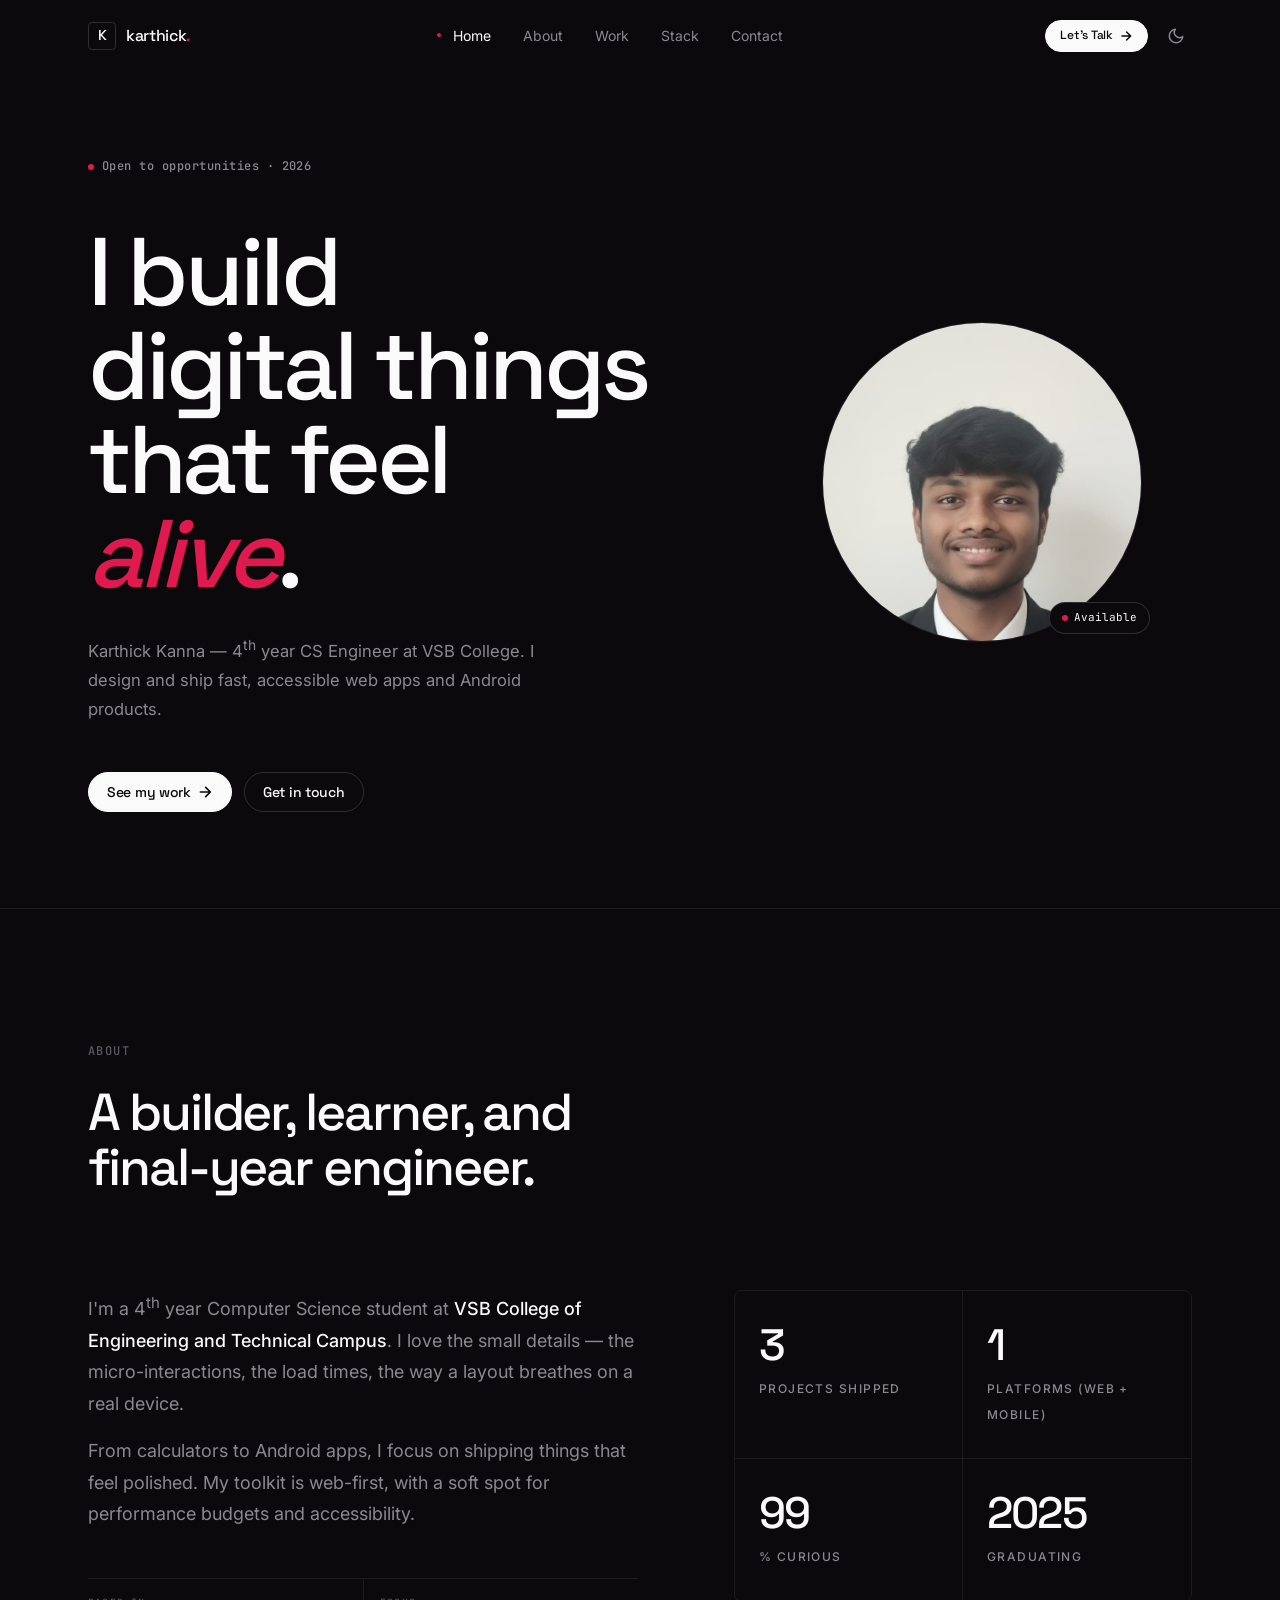
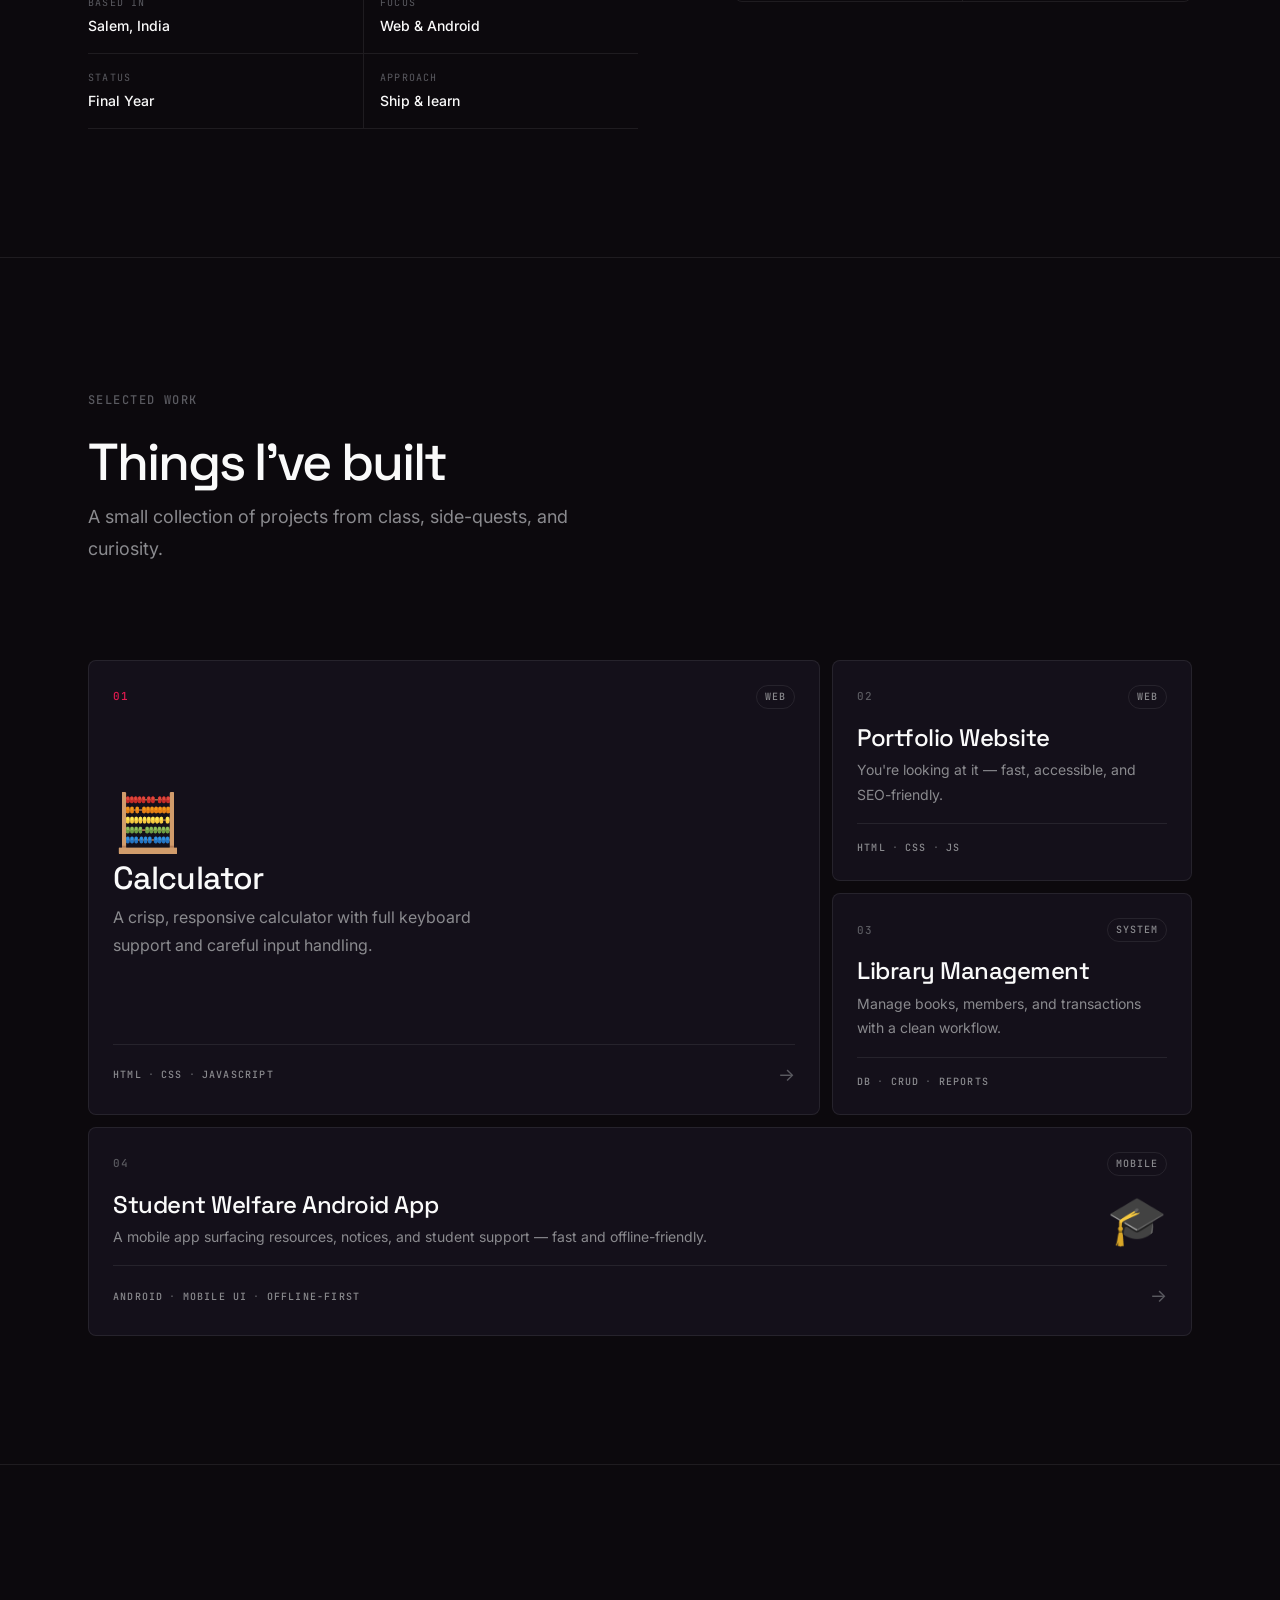
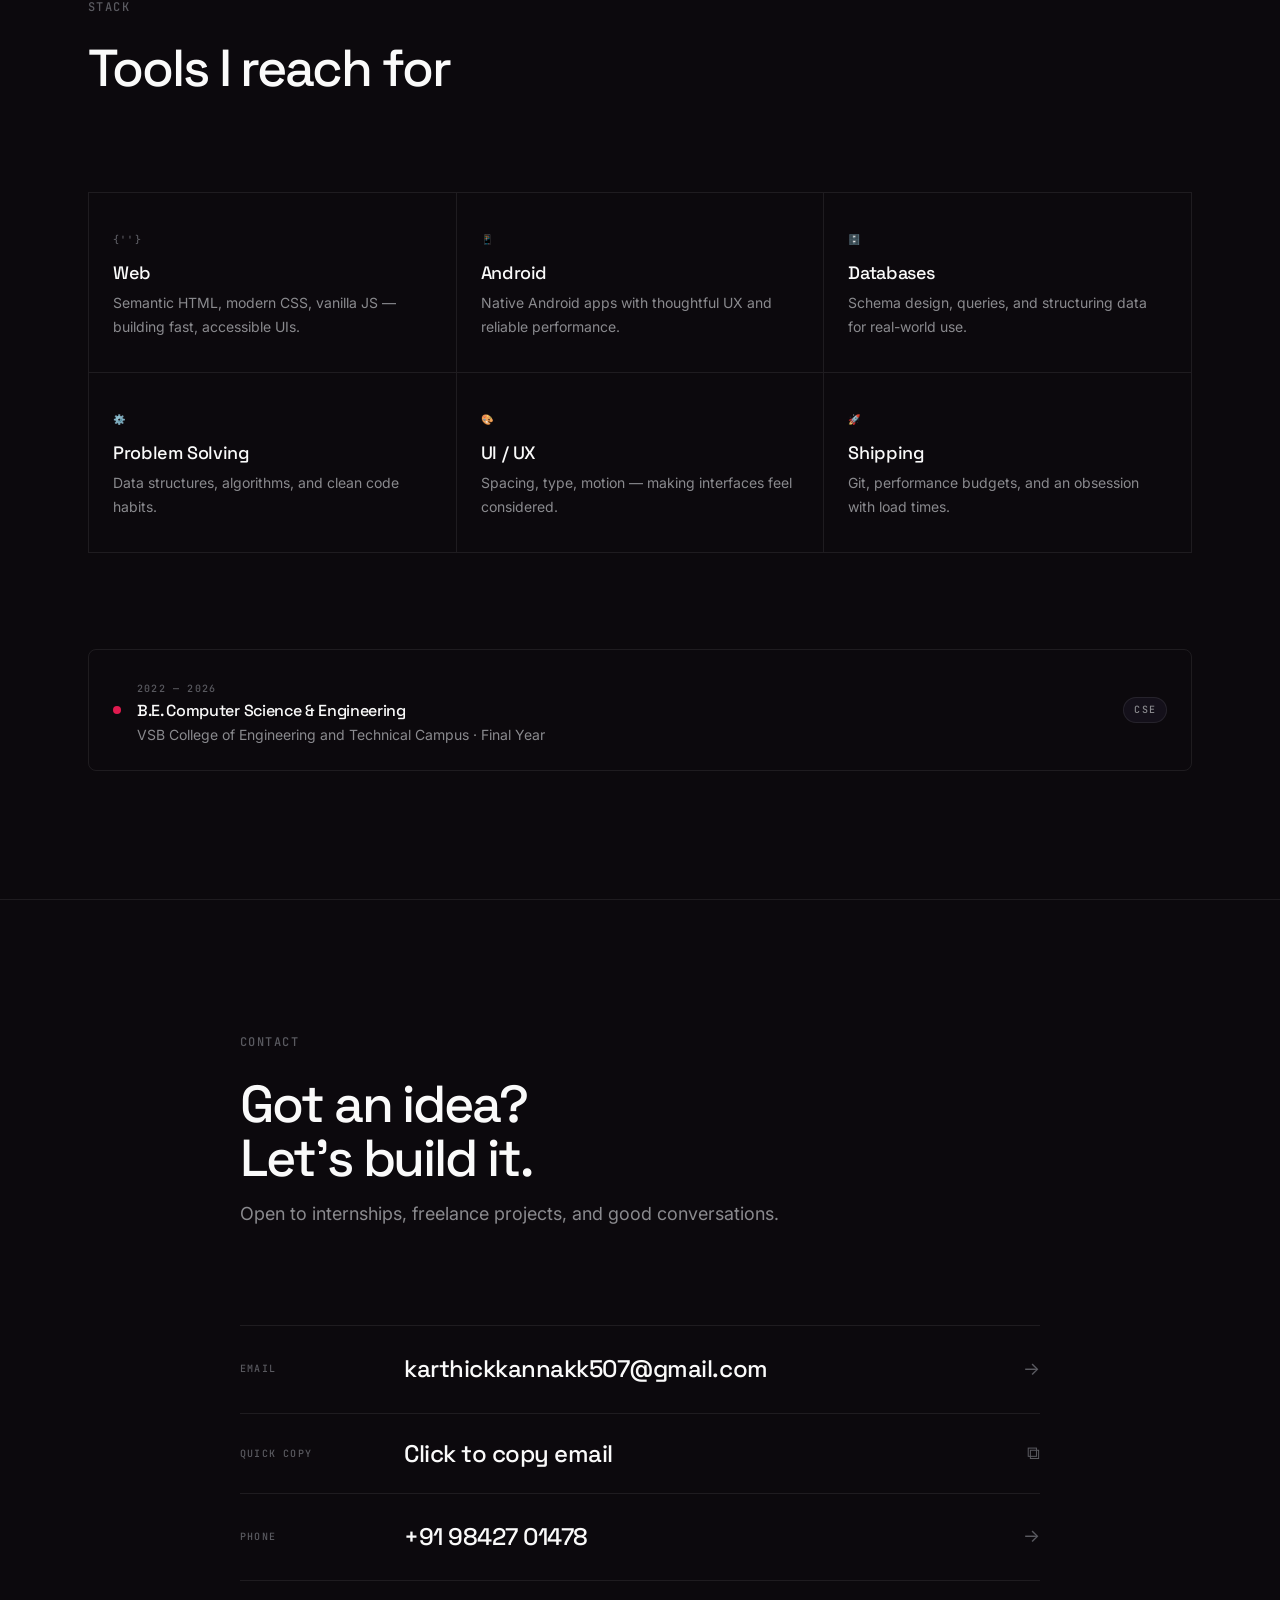
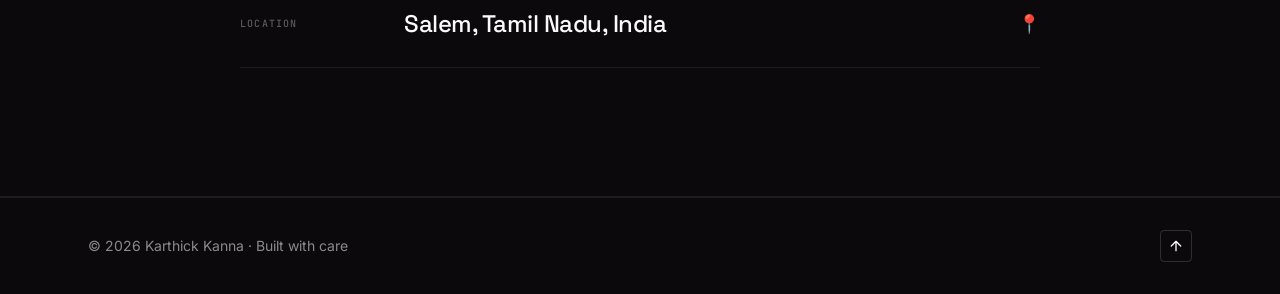
==== commit f77fb437: "refactor: Update work card layout and styles for improved responsiveness and design" ====
--- a/index.html
+++ b/index.html
@@ -189,64 +189,78 @@
                 </header>
 
                 <div class="work-grid">
-                    <article class="work-card work-card-large reveal" data-accent="violet">
-                        <div class="work-thumb" aria-hidden="true">
-                            <span class="work-emoji">🧮</span>
-                            <div class="work-pattern"></div>
-                        </div>
+                    <!-- Feature: Calculator (4 cols × 2 rows) -->
+                    <article class="work-card work-card-feature reveal" data-accent="violet">
+                        <header class="work-head">
+                            <span class="work-num">01</span>
+                            <span class="work-cat">Web</span>
+                        </header>
                         <div class="work-body">
-                            <span class="work-tag">01 · Web</span>
+                            <span class="work-emoji" aria-hidden="true">🧮</span>
                             <h3>Calculator</h3>
                             <p>A crisp, responsive calculator with full keyboard support and careful input handling.</p>
+                        </div>
+                        <footer class="work-foot">
                             <ul class="tags" aria-label="Tech stack">
                                 <li>HTML</li><li>CSS</li><li>JavaScript</li>
                             </ul>
-                        </div>
-                    </article>
-
-                    <article class="work-card reveal" data-accent="pink">
-                        <div class="work-thumb" aria-hidden="true">
-                            <span class="work-emoji">🌐</span>
-                            <div class="work-pattern"></div>
-                        </div>
+                            <span class="work-arrow" aria-hidden="true">→</span>
+                        </footer>
+                    </article>
+
+                    <!-- Compact: Portfolio (2 cols × 1 row) -->
+                    <article class="work-card work-card-sm reveal" data-accent="pink">
+                        <header class="work-head">
+                            <span class="work-num">02</span>
+                            <span class="work-cat">Web</span>
+                        </header>
                         <div class="work-body">
-                            <span class="work-tag">02 · Web</span>
                             <h3>Portfolio Website</h3>
                             <p>You're looking at it — fast, accessible, and SEO-friendly.</p>
+                        </div>
+                        <footer class="work-foot">
                             <ul class="tags" aria-label="Tech stack">
-                                <li>HTML</li><li>CSS</li><li>JS</li><li>A11y</li>
+                                <li>HTML</li><li>CSS</li><li>JS</li>
                             </ul>
-                        </div>
-                    </article>
-
-                    <article class="work-card reveal" data-accent="cyan">
-                        <div class="work-thumb" aria-hidden="true">
-                            <span class="work-emoji">📚</span>
-                            <div class="work-pattern"></div>
-                        </div>
+                        </footer>
+                    </article>
+
+                    <!-- Compact: Library (2 cols × 1 row) -->
+                    <article class="work-card work-card-sm reveal" data-accent="cyan">
+                        <header class="work-head">
+                            <span class="work-num">03</span>
+                            <span class="work-cat">System</span>
+                        </header>
                         <div class="work-body">
-                            <span class="work-tag">03 · System</span>
                             <h3>Library Management</h3>
-                            <p>Manage books, members, and transactions with a clean, fast workflow.</p>
+                            <p>Manage books, members, and transactions with a clean workflow.</p>
+                        </div>
+                        <footer class="work-foot">
                             <ul class="tags" aria-label="Tech stack">
                                 <li>DB</li><li>CRUD</li><li>Reports</li>
                             </ul>
-                        </div>
-                    </article>
-
+                        </footer>
+                    </article>
+
+                    <!-- Wide: Android (6 cols × 1 row) -->
                     <article class="work-card work-card-wide reveal" data-accent="lime">
-                        <div class="work-thumb" aria-hidden="true">
-                            <span class="work-emoji">🎓</span>
-                            <div class="work-pattern"></div>
-                        </div>
-                        <div class="work-body">
-                            <span class="work-tag">04 · Mobile</span>
-                            <h3>Student Welfare Android App</h3>
-                            <p>A mobile app surfacing resources, notices, and student support — fast and offline-friendly.</p>
+                        <header class="work-head">
+                            <span class="work-num">04</span>
+                            <span class="work-cat">Mobile</span>
+                        </header>
+                        <div class="work-body work-body-split">
+                            <div class="work-body-text">
+                                <h3>Student Welfare Android App</h3>
+                                <p>A mobile app surfacing resources, notices, and student support — fast and offline-friendly.</p>
+                            </div>
+                            <span class="work-emoji" aria-hidden="true">🎓</span>
+                        </div>
+                        <footer class="work-foot">
                             <ul class="tags" aria-label="Tech stack">
                                 <li>Android</li><li>Mobile UI</li><li>Offline-first</li>
                             </ul>
-                        </div>
+                            <span class="work-arrow" aria-hidden="true">→</span>
+                        </footer>
                     </article>
                 </div>
             </div>
--- a/styles.css
+++ b/styles.css
@@ -570,81 +570,141 @@
 }
 
 /* ============================================================
-   WORK
+   WORK — Bento
    ============================================================ */
 .work-grid {
     display: grid;
-    grid-template-columns: repeat(2, 1fr);
-    gap: 0;
-    border-top: 1px solid var(--line);
-    border-left: 1px solid var(--line);
-}
+    grid-template-columns: repeat(6, 1fr);
+    grid-auto-rows: minmax(180px, auto);
+    gap: 12px;
+}
+
 .work-card {
     position: relative;
-    grid-column: span 1;
-    background: transparent;
-    border: 0;
-    border-right: 1px solid var(--line);
-    border-bottom: 1px solid var(--line);
-    border-radius: 0;
+    display: flex;
+    flex-direction: column;
+    padding: var(--space-5);
+    background: var(--bg-elevated);
+    border: 1px solid var(--line);
+    border-radius: var(--r-md);
+    transition: background 0.25s var(--ease-out), border-color 0.25s var(--ease-out), transform 0.25s var(--ease-out);
     overflow: hidden;
-    transition: background 0.25s var(--ease-out);
-    isolation: auto;
-}
-.work-card::before { display: none; }
-.work-card:hover { transform: none; background: var(--bg-elevated); }
+}
+.work-card:hover {
+    background: var(--bg);
+    border-color: var(--line-strong);
+    transform: translateY(-2px);
+}
 
 .work-card[data-accent="violet"],
 .work-card[data-accent="pink"],
 .work-card[data-accent="cyan"],
 .work-card[data-accent="lime"] { --card-gradient: none; }
 
-.work-card-large { grid-column: span 2; }
-.work-card-wide  { grid-column: span 2; }
-
-.work-thumb {
-    height: 180px;
-    position: relative;
-    display: grid;
-    place-items: center;
-    background: var(--bg-elevated);
-    border-bottom: 1px solid var(--line);
-    overflow: hidden;
-    animation: none;
-}
-.work-card-wide .work-thumb { height: 220px; }
-
-.work-emoji {
-    font-size: 3rem;
-    position: relative;
-    z-index: 1;
-    filter: grayscale(0.2);
-    transition: none;
-}
-.work-pattern { display: none; }
-
-.work-body { padding: var(--space-5); }
-.work-tag {
-    display: inline-block;
+/* Bento sizes */
+.work-card-feature {
+    grid-column: span 4;
+    grid-row: span 2;
+}
+.work-card-sm {
+    grid-column: span 2;
+    grid-row: span 1;
+}
+.work-card-wide {
+    grid-column: span 6;
+    grid-row: span 1;
+}
+
+.work-head {
+    display: flex;
+    align-items: center;
+    justify-content: space-between;
+    margin-bottom: var(--space-4);
+}
+
+.work-num {
+    font-family: var(--font-mono);
+    font-size: 11px;
+    font-weight: 500;
+    color: var(--accent);
+    letter-spacing: 0.1em;
+}
+.work-card-sm .work-num,
+.work-card-wide .work-num { color: var(--text-faint); }
+
+.work-cat {
     font-family: var(--font-mono);
     font-size: 10px;
     font-weight: 500;
-    color: var(--text-faint);
+    color: var(--text-dim);
     text-transform: uppercase;
-    letter-spacing: var(--tracking-widest);
-    margin-bottom: var(--space-2);
-}
+    letter-spacing: 0.1em;
+    padding: 3px 8px;
+    border: 1px solid var(--line);
+    border-radius: var(--r-full);
+}
+
+.work-body {
+    flex: 1;
+    display: flex;
+    flex-direction: column;
+    justify-content: center;
+}
+
+.work-emoji {
+    font-size: 2.5rem;
+    line-height: 1;
+    margin-bottom: var(--space-3);
+    filter: grayscale(0.15);
+}
+.work-card-feature .work-emoji { font-size: 3.5rem; }
+
 .work-body h3 {
     font-size: var(--text-xl);
     font-weight: 500;
     margin: 0 0 var(--space-2);
     letter-spacing: var(--tracking-tight);
 }
+.work-card-feature .work-body h3 { font-size: var(--text-2xl); }
+
 .work-body p {
     color: var(--text-dim);
-    margin: 0 0 var(--space-4);
+    margin: 0;
     font-size: var(--text-sm);
     line-height: var(--leading-relaxed);
+}
+.work-card-feature .work-body p {
+    font-size: var(--text-base);
+    max-width: 380px;
+}
+
+.work-body-split {
+    display: grid;
+    grid-template-columns: 1fr auto;
+    align-items: center;
+    gap: var(--space-5);
+}
+.work-body-split .work-emoji { margin: 0; font-size: 3rem; }
+
+.work-foot {
+    display: flex;
+    align-items: center;
+    justify-content: space-between;
+    gap: var(--space-3);
+    margin-top: var(--space-4);
+    padding-top: var(--space-4);
+    border-top: 1px solid var(--line);
+}
+
+.work-arrow {
+    font-size: var(--text-lg);
+    color: var(--text-faint);
+    transition: transform 0.25s var(--ease-out), color 0.25s var(--ease-out);
+    flex-shrink: 0;
+}
+.work-card:hover .work-arrow {
+    transform: translate(4px, -4px);
+    color: var(--accent);
 }
 
 .tags {
@@ -907,8 +967,18 @@
     .hero-inner { grid-template-columns: 1fr; gap: var(--space-8); }
     .hero-portrait { max-width: 240px; order: -1; }
     .about-grid { grid-template-columns: 1fr; gap: var(--space-7); }
-    .work-grid { grid-template-columns: 1fr; }
-    .work-card, .work-card-large, .work-card-wide { grid-column: span 1; }
+
+    /* Bento → 2-col stacked layout */
+    .work-grid {
+        grid-template-columns: repeat(2, 1fr);
+        grid-auto-rows: minmax(160px, auto);
+    }
+    .work-card-feature { grid-column: span 2; grid-row: span 1; }
+    .work-card-sm { grid-column: span 1; grid-row: span 1; }
+    .work-card-wide { grid-column: span 2; grid-row: span 1; }
+    .work-card-feature .work-emoji { font-size: 2.5rem; }
+    .work-card-feature .work-body h3 { font-size: var(--text-xl); }
+
     .stack-grid { grid-template-columns: repeat(2, 1fr); }
 }
 
@@ -950,6 +1020,11 @@
     .hero-cta { flex-direction: column; align-items: stretch; }
     .btn { justify-content: center; }
     .work-grid { grid-template-columns: 1fr; }
+    .work-card-feature,
+    .work-card-sm,
+    .work-card-wide { grid-column: span 1; grid-row: span 1; }
+    .work-body-split { grid-template-columns: 1fr; }
+    .work-body-split .work-emoji { font-size: 2.5rem; }
     .stack-grid { grid-template-columns: 1fr; }
     .about-meta { grid-template-columns: 1fr; }
     .about-meta li:nth-child(odd) { padding-right: 0; }
